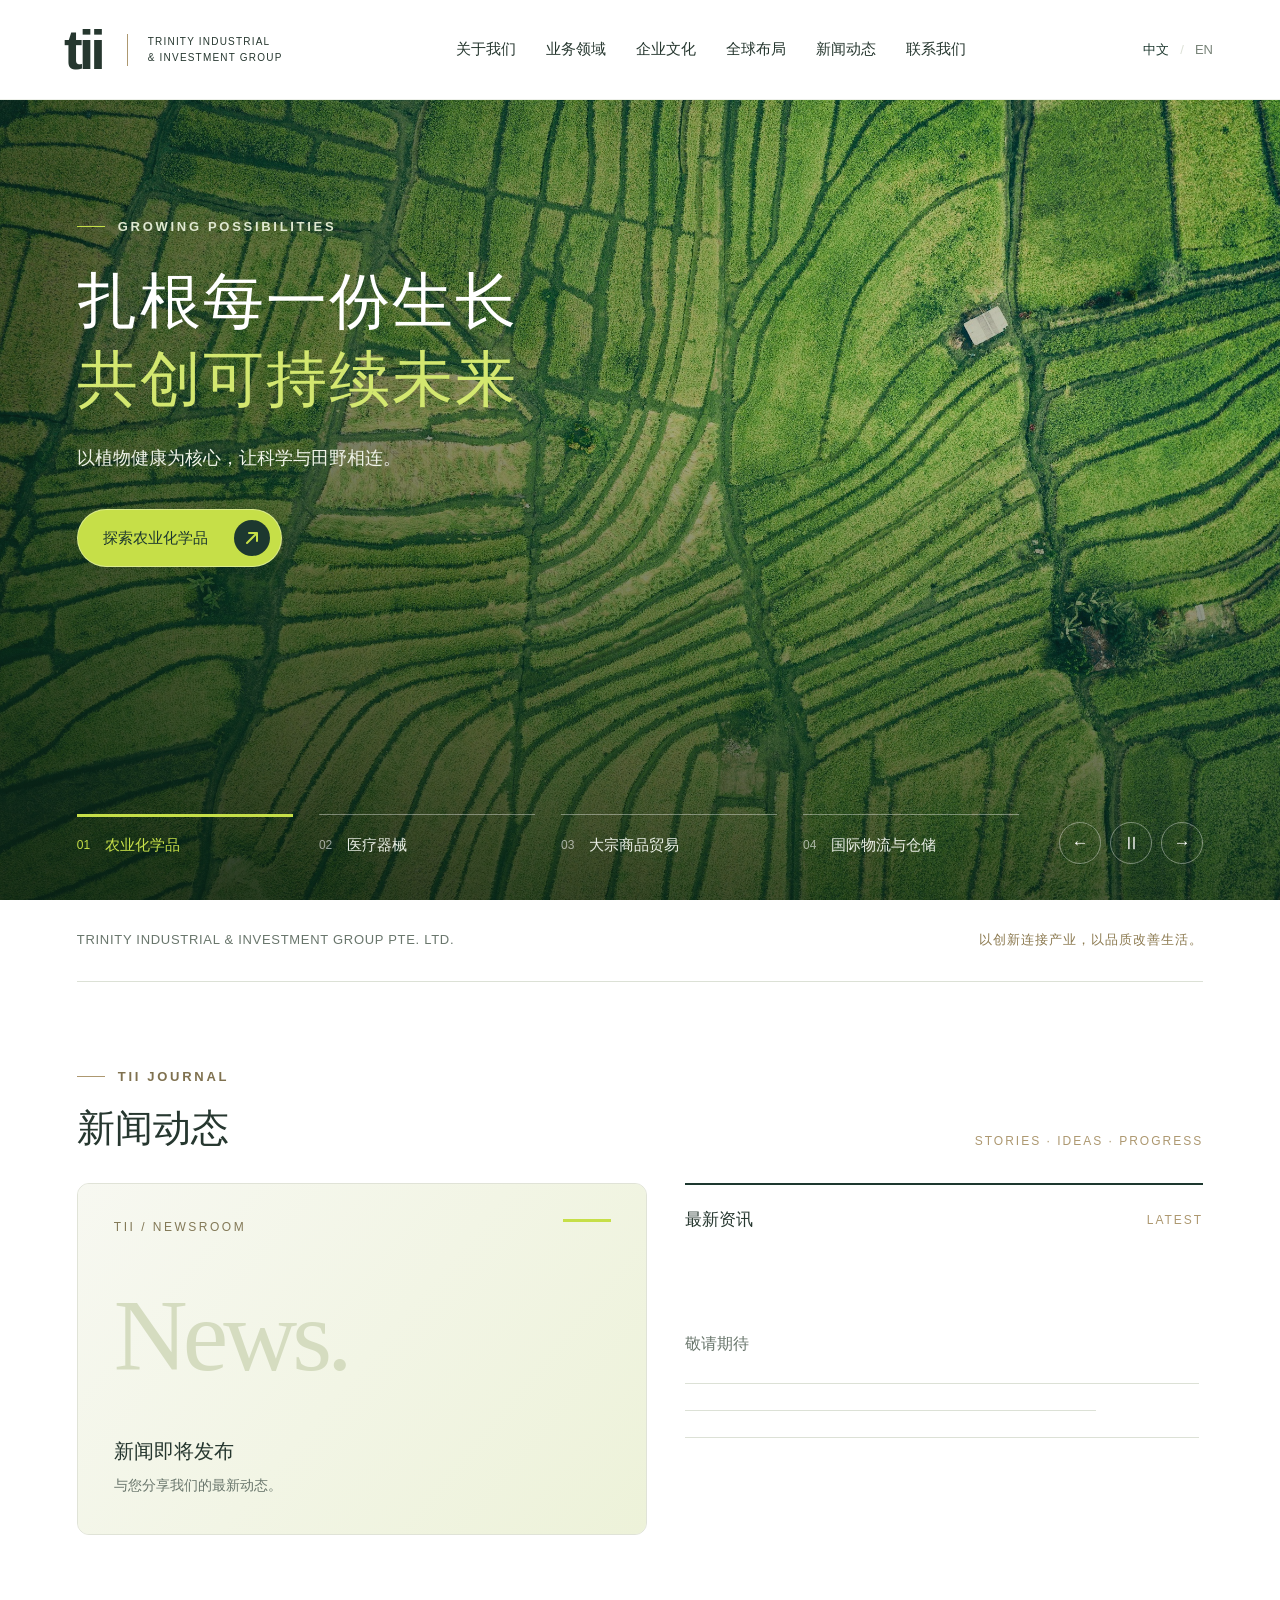
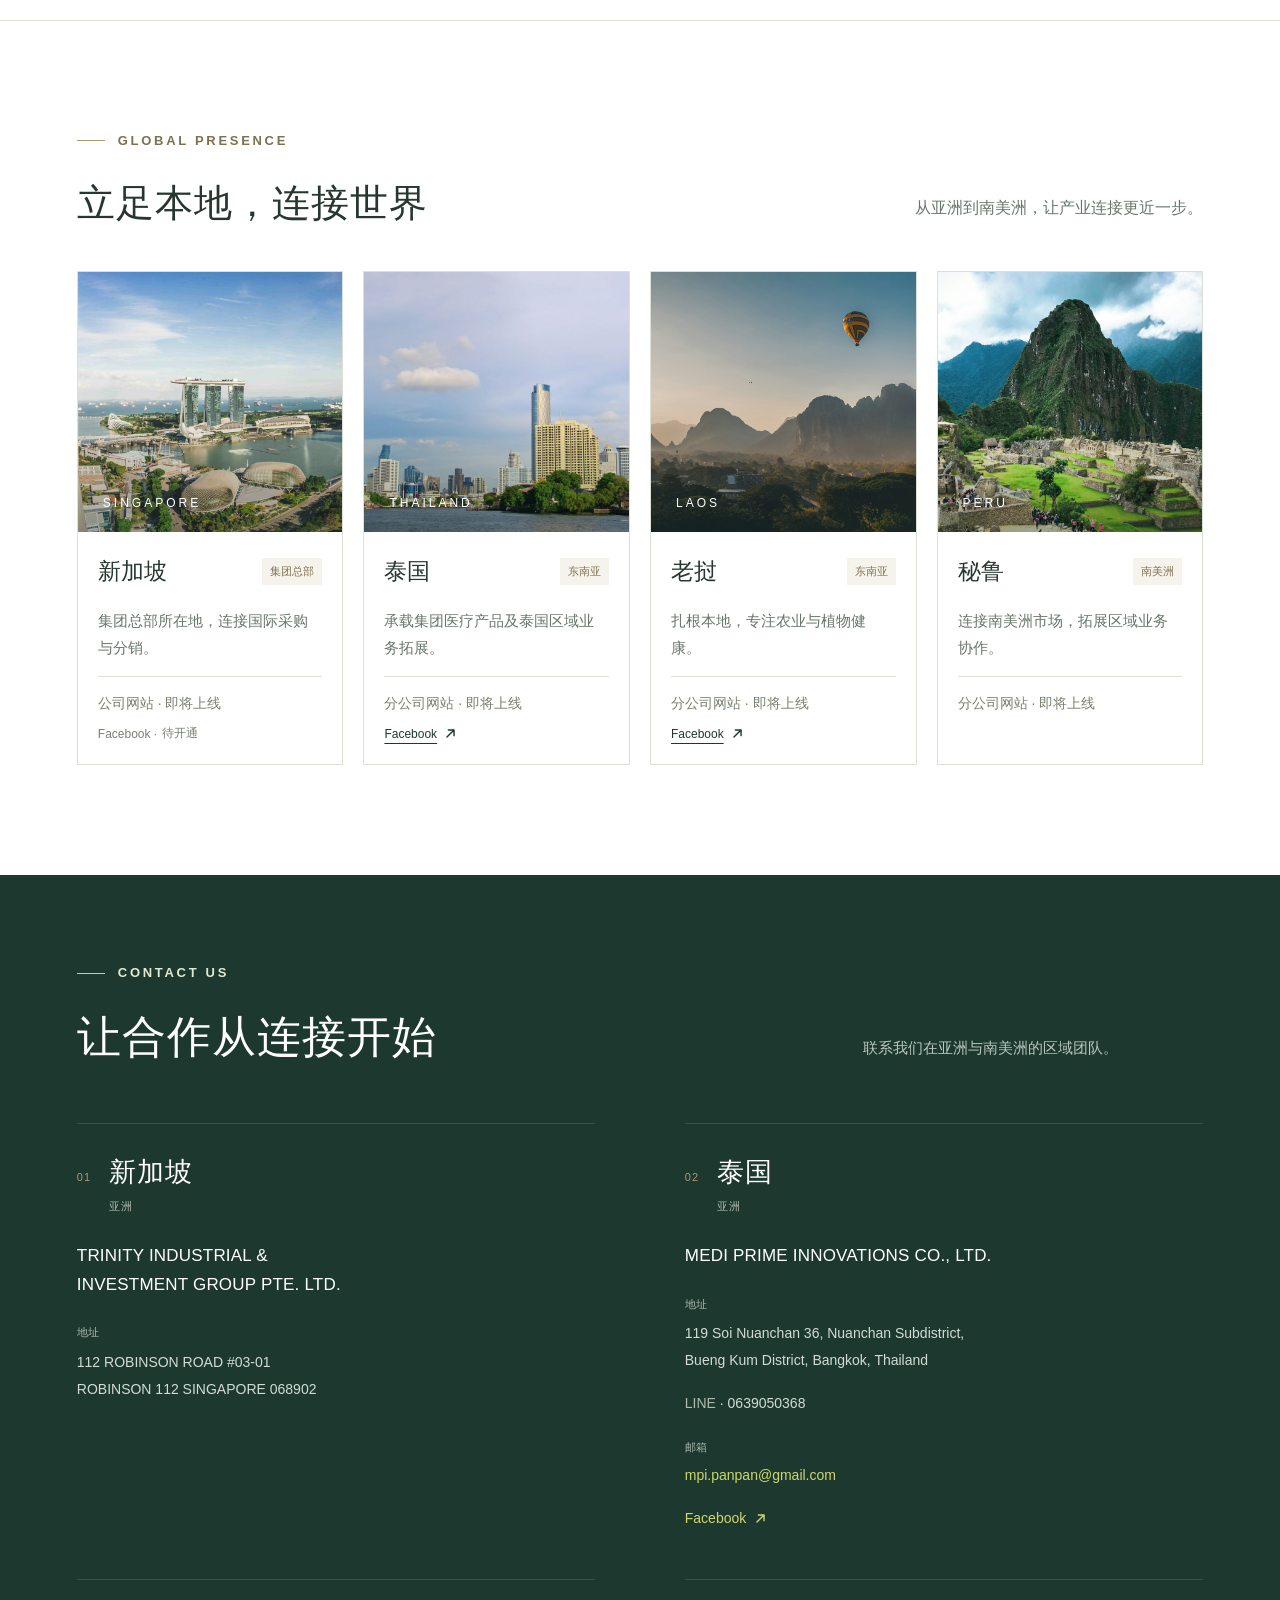
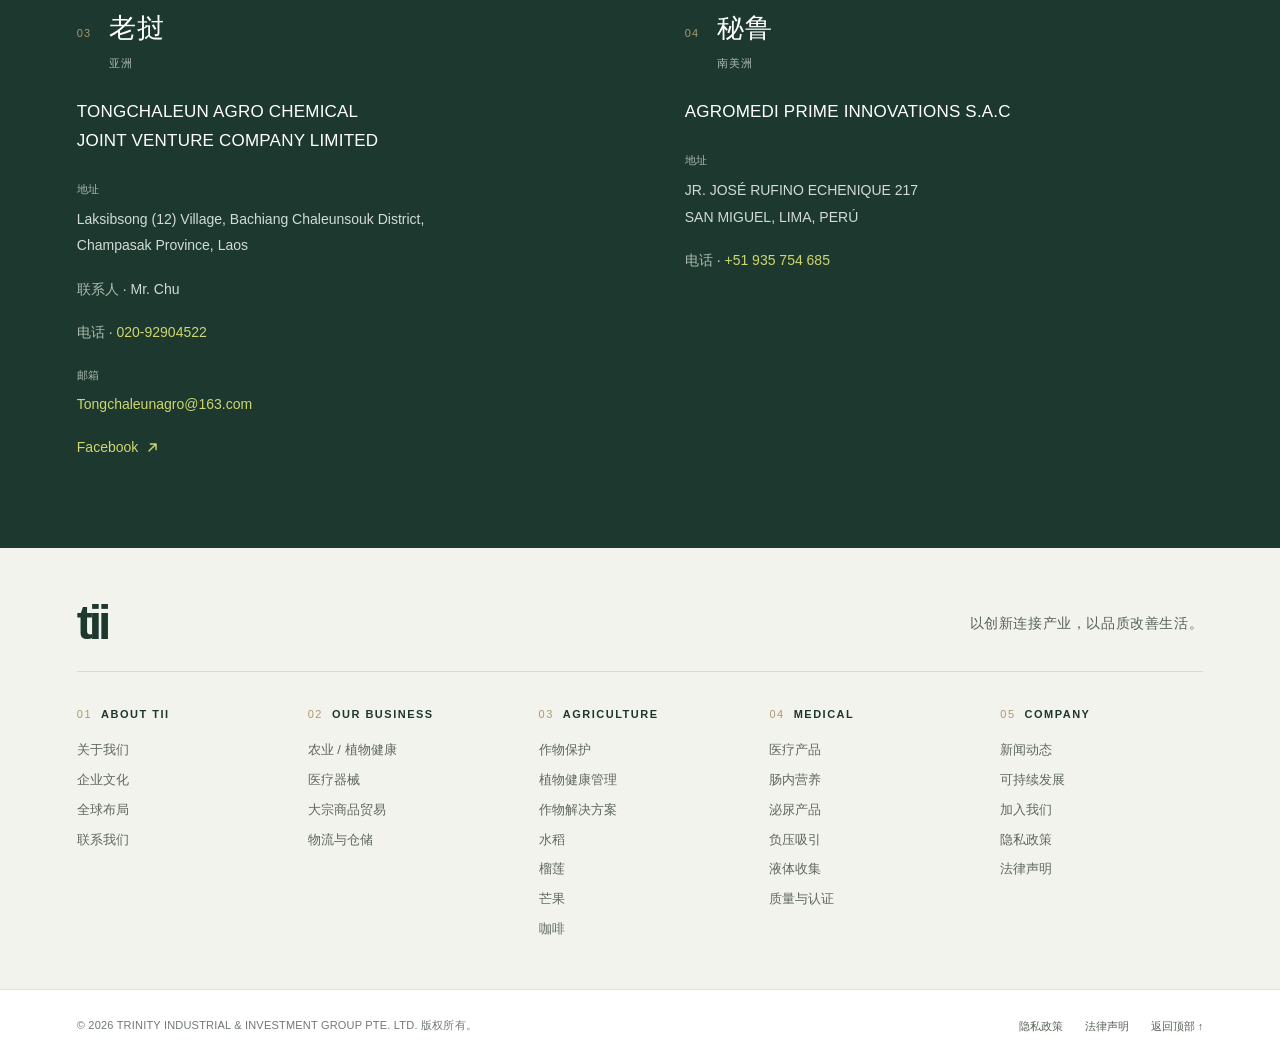
==== index.html @ 9f4ba305 "Localize contact offices and refine global directory layout Add bilingual country, region, address a" ====
<!doctype html>
<html lang="zh-CN"><head><meta charset="utf-8"><meta name="viewport" content="width=device-width,initial-scale=1"><meta name="theme-color" content="#c6df48"><title>tii | 以创新连接产业，以品质改善生活</title><meta name="description" content="TRINITY INDUSTRIAL & INVESTMENT GROUP PTE. LTD. 以新加坡为总部，连接农业、医疗、大宗商品贸易及国际物流业务。"><link rel="icon" type="image/svg+xml" href="./assets/tii-favicon.svg">
<link rel="shortcut icon" type="image/svg+xml" href="./assets/tii-favicon.svg">
<link rel="apple-touch-icon" sizes="180x180" href="./assets/tii-apple-touch-icon.png"><link rel="preload" as="image" href="./assets/agriculture.jpg"><link rel="stylesheet" href="./styles.css?v=20260927b"><script defer src="./app.js"></script><link rel="stylesheet" href="./sections.css?v=20260930-footer"><script defer src="./content.js"></script><link rel="stylesheet" href="./news.css"><script defer src="./news-data.js"></script><script defer src="./news.js"></script></head>
<body data-description-zh="TRINITY INDUSTRIAL & INVESTMENT GROUP PTE. LTD. 以新加坡为总部，连接农业、医疗、大宗商品贸易及国际物流业务。" data-description-en="Headquartered in Singapore, TRINITY INDUSTRIAL & INVESTMENT GROUP connects agriculture, medical products, commodity trading and international logistics."><a class="skip" href="#main" data-zh="跳至正文" data-en="Skip to content">跳至正文</a>
<header class="site-header"><a class="brand" href="#home" aria-label="tii home"><span class="brand-text">tii</span><span class="brand-name">TRINITY INDUSTRIAL<br>& INVESTMENT GROUP</span></a><nav id="navigation" aria-label="主导航"><a href="./about.html" data-zh="关于我们" data-en="About us">关于我们</a><a href="./business.html" data-zh="业务领域" data-en="Our business">业务领域</a><a href="./culture.html" data-zh="企业文化" data-en="Our culture">企业文化</a><a href="#global" data-zh="全球布局" data-en="Global presence">全球布局</a><a href="#news" data-zh="新闻动态" data-en="News">新闻动态</a><a href="#contact" data-zh="联系我们" data-en="Contact">联系我们</a></nav><div class="nav-actions"><div class="language" aria-label="Language"><button data-lang="zh" class="active" aria-pressed="true">中文</button><span>/</span><button data-lang="en" aria-pressed="false">EN</button></div><button class="menu-toggle" aria-label="打开菜单" aria-controls="navigation" aria-expanded="false"><span></span><span></span></button></div></header>
<main id="main"><section class="hero" id="home" aria-roledescription="carousel" aria-label="四大业务" tabindex="0"><div class="slides">
<div class="slide active" data-slide="0"><img src="./assets/agriculture.jpg" alt="绿色农田航拍" data-alt-zh="绿色农田航拍" data-alt-en="Aerial view of green agricultural fields" fetchpriority="high" width="2400" height="1799"><div class="hero-content wrap"><p class="eyebrow light">GROWING POSSIBILITIES</p><h1><span data-zh="扎根每一份生长" data-en="Rooted in growth.">扎根每一份生长</span><br><em data-zh="共创可持续未来" data-en="Growing a better future.">共创可持续未来</em></h1><p class="hero-desc" data-zh="以植物健康为核心，让科学与田野相连。" data-en="Putting plant health at the heart of agriculture. Connecting science with the field.">以植物健康为核心，让科学与田野相连。</p><a class="button lime" href="./agriculture.html"><span data-zh="探索农业化学品" data-en="Explore agriculture">探索农业化学品</span>
<span class="button-icon" aria-hidden="true"><svg viewBox="0 0 24 24" focusable="false"><path d="M7 17L17 7M9 7h8v8" fill="none" stroke="currentColor" stroke-width="2" stroke-linecap="round" stroke-linejoin="round"/></svg></span>
</a></div></div>
<div class="slide" data-slide="1" aria-hidden="true" inert><img src="./assets/medical.jpg" alt="医疗科技" data-alt-zh="医疗科技与临床服务示意" data-alt-en="Medical technology and clinical care illustration" width="3000" height="2000"><div class="hero-content wrap"><p class="eyebrow light">CARING FOR LIFE</p><h2><span data-zh="连接专业医疗" data-en="Connecting healthcare.">连接专业医疗</span><br><em data-zh="守护生命品质" data-en="Supporting better care.">守护生命品质</em></h2><p class="hero-desc" data-zh="面向医院、诊所与实验室，提供专业医疗产品。" data-en="Medical products for hospitals, clinics, laboratories and distribution partners.">面向医院、诊所与实验室，提供专业医疗产品。</p><a class="button lime" href="./business.html?division=1#business" data-business="1"><span data-zh="探索医疗器械" data-en="Explore medical devices">探索医疗器械</span>
<span class="button-icon" aria-hidden="true"><svg viewBox="0 0 24 24" focusable="false"><path d="M7 17L17 7M9 7h8v8" fill="none" stroke="currentColor" stroke-width="2" stroke-linecap="round" stroke-linejoin="round"/></svg></span>
</a></div></div>
<div class="slide" data-slide="2" aria-hidden="true" inert><img src="./assets/commodities-hero.jpg" alt="晴空下金色麦田中的成熟麦穗" data-alt-zh="晴空下金色麦田中的成熟麦穗" data-alt-en="Ripe wheat heads in a golden field under a clear sky" width="2400" height="1800"><div class="hero-content wrap"><p class="eyebrow light">VALUE BEYOND BORDERS</p><h2><span data-zh="汇聚优质资源" data-en="Sourcing with purpose.">汇聚优质资源</span><br><em data-zh="连接全球价值" data-en="Connecting global value.">连接全球价值</em></h2><p class="hero-desc" data-zh="立足新加坡，连接亚洲与南美洲的采购与分销。" data-en="Sourcing and distribution across Asia and South America, from our Singapore base.">立足新加坡，连接亚洲与南美洲的采购与分销。</p><a class="button lime" href="./business.html?division=2#business" data-business="2"><span data-zh="探索大宗商品贸易" data-en="Explore commodity trading">探索大宗商品贸易</span>
<span class="button-icon" aria-hidden="true"><svg viewBox="0 0 24 24" focusable="false"><path d="M7 17L17 7M9 7h8v8" fill="none" stroke="currentColor" stroke-width="2" stroke-linecap="round" stroke-linejoin="round"/></svg></span>
</a></div></div>
<div class="slide" data-slide="3" aria-hidden="true" inert><img src="./assets/logistics-hero-hd.jpg" alt="海上集装箱船" data-alt-zh="海上行驶的集装箱船，物流场景配图" data-alt-en="Container ship at sea, illustrative logistics photograph" width="4022" height="2897"><div class="hero-content wrap"><p class="eyebrow light">CLOSER TO YOUR MARKETS</p><h2><span data-zh="跨越距离" data-en="Beyond distance.">跨越距离</span><br><em data-zh="让连接更进一步" data-en="Closer to opportunity.">让连接更进一步</em></h2><p class="hero-desc" data-zh="国际运输与海外仓储协同，让货物更接近客户。" data-en="International transportation and overseas warehousing bring goods closer to customers.">国际运输与海外仓储协同，让货物更接近客户。</p><a class="button lime" href="./business.html?division=3#business" data-business="3"><span data-zh="探索物流与仓储" data-en="Explore logistics">探索物流与仓储</span>
<span class="button-icon" aria-hidden="true"><svg viewBox="0 0 24 24" focusable="false"><path d="M7 17L17 7M9 7h8v8" fill="none" stroke="currentColor" stroke-width="2" stroke-linecap="round" stroke-linejoin="round"/></svg></span>
</a></div></div></div>
<div class="hero-bottom wrap"><div class="slide-selectors"><button data-go="0" class="active" aria-pressed="true"><small>01</small><span data-zh="农业化学品" data-en="Agriculture">农业化学品</span></button><button data-go="1" aria-pressed="false"><small>02</small><span data-zh="医疗器械" data-en="Medical devices">医疗器械</span></button><button data-go="2" aria-pressed="false"><small>03</small><span data-zh="大宗商品贸易" data-en="Commodity trading">大宗商品贸易</span></button><button data-go="3" aria-pressed="false"><small>04</small><span data-zh="国际物流与仓储" data-en="Logistics & warehousing">国际物流与仓储</span></button></div><div class="slide-controls"><button id="previous" aria-label="上一张">←</button><button id="pause" aria-label="暂停自动轮播">Ⅱ</button><button id="next" aria-label="下一张">→</button></div></div></section>
<div class="intro-line wrap"><span>TRINITY INDUSTRIAL & INVESTMENT GROUP PTE. LTD.</span><span data-zh="以创新连接产业，以品质改善生活。" data-en="Connecting Innovation, Enriching Life.">以创新连接产业，以品质改善生活。</span></div>
<section id="news" aria-labelledby="news-title"><div class="wrap">
<div class="news-heading"><div><p class="eyebrow">TII JOURNAL</p><h2 id="news-title" data-zh="新闻动态" data-en="News & insights">新闻动态</h2></div><span>STORIES · IDEAS · PROGRESS</span></div>
<div class="news-layout"><div class="news-feature"><div class="news-empty-feature"><span class="news-edition">TII / NEWSROOM</span><div class="news-word" aria-hidden="true">News.</div><div><h3 data-zh="新闻即将发布" data-en="Our next story is on its way">新闻即将发布</h3><p data-zh="与您分享我们的最新动态。" data-en="Stay connected with the latest from tii.">与您分享我们的最新动态。</p></div></div></div>
<div class="news-side"><h3 class="news-side-heading"><span data-zh="最新资讯" data-en="Latest updates">最新资讯</span><span>LATEST</span></h3><div class="news-list"><div class="news-empty-list"><p data-zh="敬请期待" data-en="Coming soon">敬请期待</p><div class="news-reserved-lines" aria-hidden="true"><span></span><span></span><span></span></div></div></div></div></div></div></section>

<!-- CONTENT START -->



<section id="global" class="section global wrap"><div class="section-heading"><div><p class="eyebrow">GLOBAL PRESENCE</p><h2 data-zh="立足本地，连接世界" data-en="Local roots. Global connections.">立足本地，连接世界</h2></div><p data-zh="从亚洲到南美洲，让产业连接更近一步。" data-en="Connecting people, industries and markets across Asia and South America.">从亚洲到南美洲，让产业连接更近一步。</p></div><div class="country-grid">
<article class="country"><div class="country-image"><img src="./assets/singapore.jpg" alt="新加坡滨海湾城市景观" data-alt-zh="新加坡滨海湾城市景观" data-alt-en="Singapore Marina Bay skyline" loading="lazy" class="singapore-image" width="3000" height="860"><span>SINGAPORE</span></div><div class="country-copy"><div class="country-heading"><h3 data-zh="新加坡" data-en="Singapore">新加坡</h3><span data-zh="集团总部" data-en="Group headquarters">集团总部</span></div><p data-zh="集团总部所在地，连接国际采购与分销。" data-en="Our group headquarters, connecting international sourcing and distribution.">集团总部所在地，连接国际采购与分销。</p><div class="country-links"><span class="branch-link" data-branch="singapore"><span data-zh="公司网站 · 即将上线" data-en="Company website · Coming soon">公司网站 · 即将上线</span></span><span class="social-link" data-social="singapore">Facebook · <span data-zh="待开通" data-en="Coming soon">待开通</span></span></div></div></article>
<article class="country"><div class="country-image"><img src="./assets/thailand-bangkok.jpg" alt="曼谷湄南河沿岸城市天际线" data-alt-zh="曼谷湄南河沿岸城市天际线" data-alt-en="Bangkok skyline along the Chao Phraya River" loading="lazy" width="1200" height="702"><span>THAILAND</span></div><div class="country-copy"><div class="country-heading"><h3 data-zh="泰国" data-en="Thailand">泰国</h3><span data-zh="东南亚" data-en="Southeast Asia">东南亚</span></div><p data-zh="承载集团医疗产品及泰国区域业务拓展。" data-en="Supporting the group's medical products and regional business development in Thailand.">承载集团医疗产品及泰国区域业务拓展。</p><div class="country-links"><span class="branch-link" data-branch="thailand"><span data-zh="分公司网站 · 即将上线" data-en="Company website · Coming soon">分公司网站 · 即将上线</span></span><a class="social-link" href="https://www.facebook.com/profile.php?id=61594515683599" target="_blank" rel="noopener noreferrer">Facebook <svg viewBox="0 0 24 24" aria-hidden="true"><path d="M7 17L17 7M9 7h8v8"/></svg></a></div></div></article>
<article class="country"><div class="country-image"><img src="./assets/laos.jpg" alt="老挝万荣山景，国家风光配图" data-alt-zh="老挝万荣山景，国家风光配图" data-alt-en="Mountains of Vang Vieng, Laos; country landscape" loading="lazy" class="" width="3000" height="2000"><span>LAOS</span></div><div class="country-copy"><div class="country-heading"><h3 data-zh="老挝" data-en="Laos">老挝</h3><span data-zh="东南亚" data-en="Southeast Asia">东南亚</span></div><p data-zh="扎根本地，专注农业与植物健康。" data-en="A local presence focused on agriculture and plant health.">扎根本地，专注农业与植物健康。</p><div class="country-links"><span class="branch-link" data-branch="laos"><span data-zh="分公司网站 · 即将上线" data-en="Company website · Coming soon">分公司网站 · 即将上线</span></span><a class="social-link" href="https://www.facebook.com/profile.php?id=61582246384107" target="_blank" rel="noopener noreferrer">Facebook <svg viewBox="0 0 24 24" aria-hidden="true"><path d="M7 17L17 7M9 7h8v8"/></svg></a></div></div></article>
<article class="country"><div class="country-image"><img src="./assets/peru.jpg" alt="秘鲁马丘比丘山景，国家风光配图" data-alt-zh="秘鲁马丘比丘山景，国家风光配图" data-alt-en="Machu Picchu, Peru; country landscape" loading="lazy" class="" width="3000" height="1691"><span>PERU</span></div><div class="country-copy"><div class="country-heading"><h3 data-zh="秘鲁" data-en="Peru">秘鲁</h3><span data-zh="南美洲" data-en="South America">南美洲</span></div><p data-zh="连接南美洲市场，拓展区域业务协作。" data-en="Connecting with South American markets and regional business opportunities.">连接南美洲市场，拓展区域业务协作。</p><div class="country-links"><span class="branch-link" data-branch="peru"><span data-zh="分公司网站 · 即将上线" data-en="Company website · Coming soon">分公司网站 · 即将上线</span></span></div></div></article>
</div></section>
<section id="contact" class="contact"><div class="contact-inner wrap">
<header class="contact-title"><div><p class="eyebrow light">CONTACT US</p><h2 data-zh="让合作从连接开始" data-en="Let Collaboration Begin with Connection">让合作从连接开始</h2></div><p class="contact-intro" data-zh="联系我们在亚洲与南美洲的区域团队。" data-en="Connect with our regional teams across Asia and South America.">联系我们在亚洲与南美洲的区域团队。</p></header>
<div class="contact-details">
<article class="contact-card"><div class="contact-card-heading"><span class="contact-number">01</span><div><strong data-zh="新加坡" data-en="SINGAPORE">新加坡</strong><span data-zh="亚洲" data-en="ASIA">亚洲</span></div></div><h3>TRINITY INDUSTRIAL &amp;<br>INVESTMENT GROUP PTE. LTD.</h3><div class="office-address"><span class="office-label" data-zh="地址" data-en="Address">地址</span><address>112 ROBINSON ROAD #03-01<br>ROBINSON 112 SINGAPORE 068902</address></div></article>
<article class="contact-card"><div class="contact-card-heading"><span class="contact-number">02</span><div><strong data-zh="泰国" data-en="THAILAND">泰国</strong><span data-zh="亚洲" data-en="ASIA">亚洲</span></div></div><h3>MEDI PRIME INNOVATIONS CO., LTD.</h3><div class="office-address"><span class="office-label" data-zh="地址" data-en="Address">地址</span><address>119 Soi Nuanchan 36, Nuanchan Subdistrict,<br>Bueng Kum District, Bangkok, Thailand</address></div><p class="contact-line"><span>LINE</span> · 0639050368</p><div class="office-email"><span class="office-label" data-zh="邮箱" data-en="Email">邮箱</span><a class="contact-link" href="mailto:mpi.panpan@gmail.com">mpi.panpan@gmail.com</a></div><a class="contact-link facebook-link" href="https://www.facebook.com/profile.php?id=61594515683599" target="_blank" rel="noopener noreferrer">Facebook <svg viewBox="0 0 24 24" aria-hidden="true"><path d="M7 17L17 7M9 7h8v8"/></svg></a></article>
<article class="contact-card"><div class="contact-card-heading"><span class="contact-number">03</span><div><strong data-zh="老挝" data-en="LAOS">老挝</strong><span data-zh="亚洲" data-en="ASIA">亚洲</span></div></div><h3>TONGCHALEUN AGRO CHEMICAL<br>JOINT VENTURE COMPANY LIMITED</h3><div class="office-address"><span class="office-label" data-zh="地址" data-en="Address">地址</span><address>Laksibsong (12) Village, Bachiang Chaleunsouk District,<br>Champasak Province, Laos</address></div><p class="contact-line"><span data-zh="联系人" data-en="Contact">联系人</span> · Mr. Chu</p><p class="contact-line"><span data-zh="电话" data-en="Phone">电话</span> · <a href="tel:02092904522">020-92904522</a></p><div class="office-email"><span class="office-label" data-zh="邮箱" data-en="Email">邮箱</span><a class="contact-link" href="mailto:Tongchaleunagro@163.com">Tongchaleunagro@163.com</a></div><a class="contact-link facebook-link" href="https://www.facebook.com/profile.php?id=61582246384107" target="_blank" rel="noopener noreferrer">Facebook <svg viewBox="0 0 24 24" aria-hidden="true"><path d="M7 17L17 7M9 7h8v8"/></svg></a></article>
<article class="contact-card"><div class="contact-card-heading"><span class="contact-number">04</span><div><strong data-zh="秘鲁" data-en="PERU">秘鲁</strong><span data-zh="南美洲" data-en="SOUTH AMERICA">南美洲</span></div></div><h3>AGROMEDI PRIME INNOVATIONS S.A.C</h3><div class="office-address"><span class="office-label" data-zh="地址" data-en="Address">地址</span><address>JR. JOSÉ RUFINO ECHENIQUE 217<br>SAN MIGUEL, LIMA, PERÚ</address></div><p class="contact-line"><span data-zh="电话" data-en="Phone">电话</span> · <a href="tel:+51935754685">+51 935 754 685</a></p></article>
</div></div></section>
<!-- CONTENT END -->
</main><dialog id="news-dialog" class="news-dialog" aria-label="新闻详情"><div class="news-dialog-top"><span>TII JOURNAL</span><button type="button" class="news-close" aria-label="关闭新闻">×</button></div><article class="news-article"></article></dialog>
<footer class="home-footer">
<div class="footer-navigation"><div class="wrap">
<div class="footer-brand"><a class="footer-brandmark" href="#home" aria-label="tii home">tii</a><p data-zh="以创新连接产业，以品质改善生活。" data-en="Connecting Innovation, Enriching Life.">以创新连接产业，以品质改善生活。</p></div>
<nav class="footer-columns" aria-label="Footer navigation">
<section class="footer-group"><h2><span>01</span> ABOUT TII</h2><ul><li><a href="./about.html" data-zh="关于我们" data-en="About Us">关于我们</a></li><li><a href="./culture.html" data-zh="企业文化" data-en="Corporate Culture">企业文化</a></li><li><a href="#global" data-zh="全球布局" data-en="Global Presence">全球布局</a></li><li><a href="#contact" data-zh="联系我们" data-en="Contact Us">联系我们</a></li></ul></section>
<section class="footer-group"><h2><span>02</span> OUR BUSINESS</h2><ul><li><a href="./agriculture.html" data-zh="农业 / 植物健康" data-en="Agriculture / Plant Health">农业 / 植物健康</a></li><li><a href="./medical.html" data-zh="医疗器械" data-en="Medical Devices">医疗器械</a></li><li><a href="./business.html?division=2#business" data-zh="大宗商品贸易" data-en="Commodity Trading">大宗商品贸易</a></li><li><a href="./business.html?division=3#business" data-zh="物流与仓储" data-en="Logistics &amp; Warehousing">物流与仓储</a></li></ul></section>
<section class="footer-group"><h2><span>03</span> AGRICULTURE</h2><ul><li><a href="./agriculture.html#products-title" data-zh="作物保护" data-en="Crop Protection">作物保护</a></li><li><a href="./agriculture.html#approach" data-zh="植物健康管理" data-en="Plant Health Management">植物健康管理</a></li><li><a href="./agriculture.html#crop-solutions" data-zh="作物解决方案" data-en="Crop Solutions">作物解决方案</a></li><li><a href="./coming-soon.html?section=rice" data-zh="水稻" data-en="Rice">水稻</a></li><li><a href="./coming-soon.html?section=durian" data-zh="榴莲" data-en="Durian">榴莲</a></li><li><a href="./coming-soon.html?section=mango" data-zh="芒果" data-en="Mango">芒果</a></li><li><a href="./coming-soon.html?section=coffee" data-zh="咖啡" data-en="Coffee">咖啡</a></li></ul></section>
<section class="footer-group"><h2><span>04</span> MEDICAL</h2><ul><li><a href="./medical.html" data-zh="医疗产品" data-en="Medical Products">医疗产品</a></li><li><a href="./medical.html#enteral" data-zh="肠内营养" data-en="Enteral Feeding">肠内营养</a></li><li><a href="./medical.html#urology" data-zh="泌尿产品" data-en="Urology">泌尿产品</a></li><li><a href="./medical.html#suction" data-zh="负压吸引" data-en="Suction">负压吸引</a></li><li><a href="./medical.html#collection" data-zh="液体收集" data-en="Collection">液体收集</a></li><li><a href="./medical.html#quality" data-zh="质量与认证" data-en="Quality">质量与认证</a></li></ul></section>
<section class="footer-group"><h2><span>05</span> COMPANY</h2><ul><li><a href="#news" data-zh="新闻动态" data-en="News">新闻动态</a></li><li><a href="./coming-soon.html?section=sustainability" data-zh="可持续发展" data-en="Sustainability">可持续发展</a></li><li><a href="./coming-soon.html?section=careers" data-zh="加入我们" data-en="Careers">加入我们</a></li><li><a href="./coming-soon.html?section=privacy" data-zh="隐私政策" data-en="Privacy Policy">隐私政策</a></li><li><a href="./coming-soon.html?section=legal" data-zh="法律声明" data-en="Legal Notice">法律声明</a></li></ul></section>
</nav>
</div></div>
<div class="legal-bar"><div class="wrap"><p>© <span id="year">2026</span> TRINITY INDUSTRIAL &amp; INVESTMENT GROUP PTE. LTD. <span data-zh="版权所有。" data-en="All Rights Reserved.">版权所有。</span></p><nav aria-label="Legal navigation"><a href="./coming-soon.html?section=privacy" data-zh="隐私政策" data-en="Privacy Policy">隐私政策</a><a href="./coming-soon.html?section=legal" data-zh="法律声明" data-en="Legal Notice">法律声明</a><a href="#home" data-zh="返回顶部 ↑" data-en="Back to top ↑">返回顶部 ↑</a></nav></div></div>
</footer></body></html>
---- styles.css ----
@charset "UTF-8";
.slide>img{position:absolute;inset:0}
/* Homepage carousel CTAs: keep the existing markup and navigation. */
.hero .button.lime{gap:26px;min-height:58px;padding:10px 11px 10px 25px;border:1px solid rgba(234,244,185,.6);border-radius:999px;font-weight:500;line-height:1.5;box-shadow:0 4px 16px rgba(13,35,24,.12);transition:background-color .2s,box-shadow .2s,transform .2s}
.hero .button.lime>span:last-child{display:grid;place-items:center;flex:0 0 36px;width:36px;height:36px;border-radius:50%;background:var(--dark);color:var(--lime);font-family:Arial,sans-serif;font-size:21px;font-weight:400;line-height:1;transition:transform .2s,background-color .2s}
.hero .button.lime:focus-visible{outline:2px solid white;outline-offset:5px}
@media(hover:hover){.hero .button.lime:hover{background:#d8eb79;box-shadow:0 7px 22px rgba(13,35,24,.2);transform:translateY(-2px)}.hero .button.lime:hover>span:last-child{transform:rotate(5deg);background:#294b3d}}
.hero .button.lime:active{transform:translateY(0);box-shadow:0 2px 8px rgba(13,35,24,.14)}
:root{--lime:#c6df48;--dark:#1d382f;--ink:#26372f;--gold:#ad9870;--platinum:#f3f4ef;--line:#dce1d6;--muted:#69766c;--white:#fff;font-family:Arial,"Microsoft YaHei","PingFang SC",sans-serif;color:var(--ink);background:#fff;font-synthesis:none}*{box-sizing:border-box}html{scroll-behavior:smooth;scroll-padding-top:100px}body{margin:0}button,a{-webkit-tap-highlight-color:transparent}a{color:inherit;text-decoration:none}button{font:inherit;cursor:pointer}button:disabled{cursor:default}img{display:block;width:100%;height:100%;object-fit:cover}button,a{touch-action:manipulation}button:focus-visible,a:focus-visible,summary:focus-visible{outline:3px solid var(--gold);outline-offset:5px}button{color:inherit}::selection{background:var(--lime);color:var(--dark)}.wrap{width:min(1300px,88%);margin-inline:auto}.section{padding-block:110px}.skip{position:fixed;left:20px;top:-100px;background:var(--lime);padding:15px;z-index:100}.skip:focus{top:10px}.site-header{height:100px;padding:0 5%;display:flex;align-items:center;justify-content:space-between;background:white;position:sticky;top:0;z-index:30;border-bottom:1px solid #edf0e9}.brand{display:flex;gap:22px;align-items:center;flex-shrink:0}.brand-text{font-size:56px;font-weight:700;letter-spacing:-4px;line-height:1;padding-right:3px}.brand-name{font-size:10px;line-height:1.6;letter-spacing:1.2px;border-left:1px solid var(--gold);padding-left:20px}.site-header nav{display:flex;gap:30px;align-items:center}.site-header nav a{font-size:15px;padding:36px 0;position:relative;white-space:nowrap}.site-header nav a:after{content:"";position:absolute;height:2px;background:var(--lime);bottom:22px;left:0;right:100%;transition:.25s}.site-header nav a:hover:after{right:0}.nav-actions{display:flex;gap:20px;align-items:center}.language{display:flex;align-items:center;gap:8px;font-size:13px}.language button{background:none;border:0;padding:10px 3px;color:#788378}.language button.active{color:var(--dark);font-weight:700}.language span{color:var(--line)}.menu-toggle{display:none;background:transparent;border:0;width:40px;height:40px}.menu-toggle span{display:block;width:24px;height:2px;background:var(--dark);margin:6px}.hero{height:calc(100svh - 100px);min-height:610px;max-height:900px;position:relative;color:white;overflow:hidden;background:#304a35}.slides,.slide{position:absolute;inset:0}.slide{opacity:0;visibility:hidden;transition:opacity .8s,visibility .8s}.slide.active{opacity:1;visibility:visible;z-index:1}.slide img{object-position:center 50%}.slide:after{content:"";position:absolute;inset:0;background:linear-gradient(90deg,rgba(10,33,18,.70),rgba(10,33,18,.25) 70%),linear-gradient(0deg,rgba(8,29,15,.65),transparent 60%)}.hero-content{position:relative;z-index:1;padding-top:clamp(95px,13vh,150px)}.eyebrow{font-size:13px;font-weight:600;letter-spacing:2.7px;margin:0 0 25px;color:#7f714f;display:flex;align-items:center;gap:13px;line-height:1.5}.eyebrow:before{content:"";width:28px;height:1px;background:var(--gold)}.eyebrow.light{color:#e0e9d2}.eyebrow.light:before{background:var(--lime)}h1,h2,h3,p{margin-top:0}.hero h1,.hero h2{font-size:clamp(44px,4.8vw,74px);line-height:1.27;letter-spacing:2px;font-weight:500;margin:0 0 24px}.hero em{font-style:normal;color:#d3e76f}.hero-desc{font-size:18px;line-height:1.8;color:#f0f4e9;max-width:650px;margin-bottom:35px}.button{display:inline-flex;align-items:center;justify-content:space-between;gap:38px;padding:18px 25px;min-height:55px;font-size:15px;transition:.25s}.button.lime{background:var(--lime);color:var(--dark)}.button:hover{background:#d8eb79}.button span:last-child{font-size:22px}.hero-bottom{position:absolute;bottom:36px;left:0;right:0;z-index:3;display:flex;gap:40px;align-items:end}.slide-selectors{display:grid;grid-template-columns:repeat(4,1fr);gap:26px;flex:1}.slide-selectors button{text-align:left;background:none;color:#ebf0e7;border:0;border-top:1px solid #ffffff60;padding:19px 0 8px;display:flex;align-items:center;gap:15px;line-height:1.5;font-size:15px}.slide-selectors button small{font-size:12px;color:#ffffff95}.slide-selectors button.active{border-top:3px solid var(--lime);padding-top:17px;color:var(--lime)}.slide-selectors button.active small{color:var(--lime)}.slide-controls{display:flex;gap:9px;padding-bottom:0}.slide-controls button{width:42px;height:42px;border:1px solid #ffffff60;background:none;color:white;border-radius:50%;font-size:17px}.slide-controls button:hover{background:#ffffff22}.intro-line{padding-block:30px;display:flex;justify-content:space-between;gap:25px;border-bottom:1px solid var(--line);font-size:13px;line-height:1.6;color:var(--muted);letter-spacing:.7px}.intro-line span:last-child{letter-spacing:1px;color:#8b794f}.about{display:grid;grid-template-columns:1fr 1fr;gap:95px;align-items:center}.section h2{font-size:clamp(32px,3vw,46px);line-height:1.4;font-weight:500;letter-spacing:1px;margin-bottom:26px}.muted-title{color:#7b8578}.body-copy{font-size:16px;line-height:1.95;margin-bottom:18px}.secondary{color:var(--muted)}.text-link{font-size:15px;display:inline-flex;align-items:center;gap:40px;padding-block:15px;border-bottom:1px solid var(--gold);margin-top:12px}.text-link span:last-child{font-size:21px}.text-link:hover{color:#829627}.about-visual{height:520px;position:relative;padding-bottom:44px}.about-visual>img{object-position:60% center}.about-caption{position:absolute;bottom:0;left:35px;right:-15px;background:var(--lime);padding:23px 30px;display:flex;gap:24px;align-items:center}.about-caption strong{font-size:64px;line-height:1;font-weight:400}.about-caption b{font-size:17px;font-weight:500;display:block;margin-bottom:9px}.about-caption div span{font-size:13px}.caption-symbol{margin-left:auto;font-size:40px}.site-footer{padding-block:30px;border-top:1px solid var(--line);display:flex;justify-content:space-between;gap:25px;color:var(--muted);font-size:12px;line-height:1.6}.site-footer a{font-size:14px;white-space:nowrap}html[lang=en] .hero h1,html[lang=en] .hero h2{font-size:clamp(40px,4.4vw,68px);letter-spacing:-1.8px}html[lang=en] .site-header nav{gap:22px}html[lang=en] .hero-desc{font-size:17px}
@media(min-width:1800px){.wrap{width:min(1500px,86%)}}@media(max-width:1150px){.site-header{padding-inline:4%}.brand-name{display:none}.site-header nav{gap:22px}.about{gap:50px}.hero-bottom{gap:20px}.slide-selectors{gap:16px}.slide-selectors button{font-size:14px;gap:8px}}@media(max-width:800px){html{scroll-padding-top:76px}.site-header{height:76px;padding-inline:6%}.brand-text{font-size:46px}.brand-name{display:block;font-size:8px;padding-left:14px}.brand{gap:17px}.site-header nav{display:none;position:absolute;top:76px;left:0;right:0;background:white;box-shadow:0 12px 20px #193b2512;padding:15px 6% 25px}.site-header nav.open{display:flex;flex-direction:column;align-items:stretch;gap:0}.site-header nav a{padding:16px 0;font-size:16px;border-bottom:1px solid var(--line)}.site-header nav a:after{display:none}.menu-toggle{display:block}.nav-actions{gap:12px}.hero{height:calc(100svh - 76px);min-height:650px;max-height:820px}.hero-content{padding-top:90px}.hero h1,.hero h2{font-size:46px;letter-spacing:0}.hero-desc{font-size:16px;max-width:420px}.hero-bottom{bottom:25px;display:block}.slide-selectors{gap:16px}.slide-selectors button{font-size:13px;display:block}.slide-selectors button small{display:block;margin-bottom:8px}.slide-controls{justify-content:flex-end;margin-top:20px}.slide-controls button{height:36px;width:36px}.intro-line{display:block;font-size:11px;line-height:1.7}.intro-line span{display:block}.intro-line span:last-child{margin-top:10px;font-size:13px}.section{padding-block:70px}.about{grid-template-columns:1fr;gap:40px}.section h2{font-size:35px}.about-visual{height:460px;margin-right:14px}.site-footer{flex-direction:column;gap:15px}html[lang=en] .hero h1,html[lang=en] .hero h2{font-size:43px;letter-spacing:-1px}}@media(max-width:430px){.hero h1,.hero h2{font-size:37px}.hero-content{padding-top:80px}.hero-desc{max-width:290px}.slide-selectors{gap:10px}.slide-selectors button{font-size:12px}.about-visual{height:360px}.about-caption{left:15px;padding:20px;gap:18px}.caption-symbol{display:none}.brand-name{font-size:7px}.nav-actions{gap:4px}html[lang=en] .hero h1,html[lang=en] .hero h2{font-size:37px}}@media(prefers-reduced-motion:reduce){html{scroll-behavior:auto}*,*:before,*:after{transition:none!important;animation:none!important}}

/* SVG arrows keep CTA rendering independent of platform emoji fonts. */
.button-icon,.text-link-icon,.caption-symbol,.email-icon{display:grid;place-items:center;line-height:1;flex:0 0 auto}.button-icon{width:36px;height:36px;border-radius:50%;background:var(--dark);color:var(--lime);transition:transform .2s,background-color .2s}.button-icon svg{display:block;width:24px;height:24px;fill:none;stroke:currentColor}.text-link-icon{width:26px;height:26px}.caption-symbol{margin-left:auto;width:30px;height:30px}.email-icon{width:25px;height:25px}.text-link-icon svg,.caption-symbol svg,.email-icon svg{display:block;width:100%;height:100%;fill:none;stroke:currentColor}.text-link>span:last-child,.button>span:last-child{font-size:inherit}@media(hover:hover){.hero .button.lime:hover>.button-icon{transform:rotate(5deg);background:#294b3d}}
---- sections.css ----
.section-heading{display:flex;align-items:flex-end;justify-content:space-between;gap:50px;margin-bottom:42px}.section-heading h2{margin-bottom:0}.section-heading>p{font-size:16px;line-height:1.8;color:var(--muted);max-width:320px;margin-bottom:7px}.businesses{background:var(--platinum)}.business-tabs{display:grid;grid-template-columns:repeat(4,1fr);margin-bottom:38px;border-bottom:1px solid #d2d8cd}.business-tabs button{display:flex;align-items:center;gap:18px;padding:22px 20px;background:transparent;border:0;border-bottom:3px solid transparent;position:relative;line-height:1.6;font-size:16px;text-align:left}.business-tabs small{font-size:12px;color:#8d957f}.business-tabs [aria-selected=true]{border-bottom-color:var(--dark);background:var(--lime)}.business-tabs [aria-selected=true] small{color:var(--dark)}.business-panel{display:grid;grid-template-columns:1.12fr 1fr;min-height:475px;background:white}.business-panel[hidden]{display:none}.business-image{position:relative;min-height:475px;overflow:hidden}.business-image>span{position:absolute;left:28px;bottom:27px;color:white;font-size:12px;letter-spacing:2px;z-index:1}.business-image:after{content:"";position:absolute;inset:55% 0 0;background:linear-gradient(transparent,#132b2070)}.business-copy{padding:45px 48px}.business-index{font-size:12px!important;color:var(--gold)!important;letter-spacing:2px}.business-copy h3{font-size:29px;line-height:1.45;font-weight:500;margin:15px 0 23px}.business-copy>p{font-size:16px;line-height:1.9;color:var(--muted)}.tags{display:flex;flex-wrap:wrap;gap:9px;margin-top:25px}.tags span{font-size:14px;line-height:1.5;border:1px solid var(--line);padding:8px 12px}.business-copy .text-link{margin-top:18px}.health{display:grid;grid-template-columns:.85fr 1.15fr;align-items:center;gap:80px}.health-art{background:#edf4e7;padding:20px;position:relative;box-shadow:20px 20px 0 var(--platinum)}.health-art>img{height:550px;object-fit:contain}.image-open{display:flex;align-items:center;justify-content:space-between;font-size:14px;margin-top:16px;padding:16px 5px 0;border-top:1px solid #c4d5b7}.image-open>span:last-child{font-size:24px}.health-grid{display:grid;grid-template-columns:1fr 1fr;gap:25px 25px;margin-top:28px}.health-grid>div{border-top:1px solid var(--line);padding-top:18px;position:relative;padding-left:35px}.health-grid>div>span{position:absolute;left:0;top:21px;font-size:12px;color:var(--gold)}.health-grid h3{font-size:17px;font-weight:500;margin-bottom:8px}.health-grid p{font-size:14px;color:var(--muted);line-height:1.7;margin-bottom:0}.lifecycle{border-top:1px solid var(--gold);padding-top:25px;margin-top:35px;display:flex;align-items:center;justify-content:space-between;gap:8px;flex-wrap:wrap;font-size:13px}.lifecycle i{font-style:normal;color:var(--gold)}.culture{display:grid;grid-template-columns:1fr 1fr;background:var(--platinum)}.culture-image{position:relative;min-height:650px}.culture-image:after{content:"";position:absolute;inset:0;background:linear-gradient(0deg,#163c23c9,transparent 90%)}.culture-image>img{position:absolute;inset:0}.culture-image>div{position:absolute;bottom:70px;left:12%;right:8%;z-index:1;color:white}.culture-image p{font-size:clamp(25px,2.7vw,44px);font-weight:400;line-height:1.4;letter-spacing:1px;margin-bottom:22px}.culture-image span{font-size:16px;line-height:1.8;color:#e1ead7}.culture-copy{padding:75px 12% 70px 10%}.culture-copy h2{font-size:34px;line-height:1.4;font-weight:500;letter-spacing:.7px;margin-bottom:30px}.mission>span{font-size:13px;letter-spacing:1px;color:#8b7950}.mission>p{font-size:17px;line-height:1.9;margin-top:12px}.values{display:grid;grid-template-columns:1fr 1fr;gap:26px 35px;margin-top:35px}.values>div{border-top:1px solid #cdd5c5;padding-top:18px}.values small{font-size:12px;color:var(--gold)}.values h3{font-size:17px;font-weight:500;margin:10px 0}.values p{font-size:14px;color:var(--muted);line-height:1.8;margin-bottom:0}.country-grid{display:grid;grid-template-columns:repeat(3,1fr);gap:30px}.country{border:1px solid var(--line);background:white;transition:transform .3s}.country:hover{transform:translateY(-5px)}.country-image{height:260px;position:relative;overflow:hidden}.country-image:after{content:"";position:absolute;inset:50% 0 0;background:linear-gradient(transparent,#172c2866)}.country-image>span{position:absolute;bottom:22px;left:25px;color:white;font-size:12px;letter-spacing:3px;z-index:1}.singapore-image{object-position:left center}.country-copy{padding:27px 27px 22px}.country-heading{display:flex;justify-content:space-between;align-items:center;gap:10px}.country-heading h3{font-size:25px;font-weight:500;margin:0}.country-heading>span{color:#827451;font-size:12px;background:#f5f3ec;padding:6px 8px}.country-copy>p{font-size:15px;line-height:1.8;color:var(--muted);min-height:54px;margin-top:20px}.country-links{border-top:1px solid var(--line);padding-top:18px;display:flex;flex-direction:column;gap:12px;font-size:14px}.country-links [aria-disabled=true]{color:#798170;cursor:default}.social-link{font-size:12px;color:var(--muted)}.country-links a[href]{color:var(--dark);text-decoration:underline;text-underline-offset:5px}.contact{background:var(--dark);color:white}.contact-inner{display:grid;grid-template-columns:1fr 1fr;gap:110px;padding-block:75px}.contact-title h2{font-size:48px;line-height:1.4;font-weight:400;letter-spacing:2px;margin-bottom:38px}.contact-title h2 em{font-style:normal;color:var(--lime)}.contact-title img{height:170px;width:85%;object-position:left center;filter:saturate(.55)}.contact-details article{padding-bottom:32px;margin-bottom:30px;border-bottom:1px solid #ffffff24}.contact-details article:last-child{border-bottom:0;margin-bottom:0;padding-bottom:0}.contact-label{display:block;font-size:12px;letter-spacing:1px;color:#d8caad;margin-bottom:17px}.contact-details h3{font-size:17px;font-weight:500;line-height:1.65;margin-bottom:16px;letter-spacing:.4px}.contact-details address{font-style:normal;font-size:14px;line-height:1.8;color:#c8d2c8}.contact-person{font-size:14px;color:#c8d2c8;margin:20px 0 12px}.email{display:flex;align-items:center;gap:25px;font-size:17px;color:var(--lime);overflow-wrap:anywhere}.email span{font-size:25px}.site-footer{border-top:0}.business-tabs:focus-visible{outline:3px solid var(--gold)}
@media(max-width:1100px){.health{gap:50px}.business-copy{padding:34px 30px}.country-copy{padding:25px 20px}.country-grid{gap:20px}.country-image{height:220px}.culture-copy{padding:65px 9%}.contact-inner{gap:60px}.country-heading{flex-wrap:wrap}}@media(max-width:800px){.section-heading{display:block;margin-bottom:30px}.section-heading>p{margin-top:20px;max-width:100%;font-size:15px}.business-tabs{grid-template-columns:repeat(2,1fr);gap:1px;margin-bottom:25px}.business-tabs button{padding:16px 13px;font-size:14px;gap:12px}.business-panel{grid-template-columns:1fr}.business-image{min-height:300px;height:300px}.business-copy{padding:32px 26px}.business-copy h3{font-size:27px}.health{grid-template-columns:1fr;gap:50px}.health-art{order:2;max-width:450px;margin-inline:auto;width:calc(100% - 16px);box-shadow:15px 15px 0 var(--platinum)}.health-art>img{height:auto;max-height:590px}.culture{grid-template-columns:1fr}.culture-image{min-height:410px}.culture-image>div{left:6%;bottom:45px}.culture-image p{font-size:30px}.culture-copy{padding:60px 6%}.culture-copy h2{font-size:32px}.values{gap:28px}.country-grid{grid-template-columns:1fr;gap:28px}.country-image{height:270px}.country-heading{flex-wrap:nowrap}.country-copy>p{min-height:0}.country-copy{padding:25px}.contact-inner{grid-template-columns:1fr;gap:45px;padding-block:60px}.contact-title h2{font-size:42px}.contact-title img{width:100%;height:140px}.contact-details h3{font-size:16px}.health-grid{gap:25px 20px}.health-grid>div{padding-left:28px}.health-grid h3{font-size:16px}.lifecycle{font-size:12px;justify-content:flex-start;gap:10px}html[lang=en] .business-tabs button{font-size:13px}.country:hover{transform:none}}@media(max-width:430px){.health-grid{column-gap:18px}.health-grid>div{padding-left:0}.health-grid>div>span{position:static;display:block;margin-bottom:9px}.health-grid p{font-size:13px}.country-image{height:235px}.culture-image p{font-size:27px}.values{column-gap:22px}.email{font-size:16px}}

/* Four equal regional cards and directly visible contact details. */
.country-grid{grid-template-columns:repeat(4,minmax(0,1fr));gap:20px}
.country-image img{width:100%;height:100%;object-fit:cover}
.country-copy{padding:24px 20px 22px}
.country-heading h3{font-size:23px}
.country-heading>span{font-size:11px}
.country-links .social-link{display:inline-flex;align-items:center;gap:5px;width:max-content}
.country-links .branch-link:not([href]),.country-links .social-link:not([href]){color:#798170;cursor:default}
.country-links .social-link svg,.facebook-link svg{width:17px;height:17px;fill:none;stroke:currentColor;stroke-width:2;stroke-linecap:round;stroke-linejoin:round}
.contact-line{margin:12px 0 0;font-size:14px;line-height:1.7;color:#c8d2c8}
.contact-line a{color:inherit}
.contact-link{display:flex;align-items:center;gap:6px;width:max-content;max-width:100%;margin-top:12px;color:var(--lime);font-size:14px;line-height:1.6;overflow-wrap:anywhere}
.contact-link:hover,.contact-line a:hover{text-decoration:underline;text-underline-offset:4px}
@media(max-width:1100px){.country-grid{grid-template-columns:repeat(2,minmax(0,1fr))}.country-copy{padding:25px 20px}}
@media(max-width:600px){.country-grid{grid-template-columns:1fr}.contact-link{width:auto}}

/* Global office directory: scoped to the home contact section. */
#contact{--office-accent:color-mix(in srgb,var(--lime) 62%,#d8caad);--office-rule:rgba(255,255,255,.12)}
#contact .contact-inner{display:block;padding-block:88px}
#contact .contact-title{display:grid;grid-template-columns:minmax(0,1.7fr) minmax(0,.8fr);align-items:end;gap:64px;padding-bottom:56px}
#contact .contact-title h2{font-size:clamp(36px,3.4vw,50px);line-height:1.35;margin:0;letter-spacing:1px}
html[lang=en] #contact .contact-title h2{font-size:clamp(30px,3vw,42px);letter-spacing:0}
#contact .contact-intro{font-size:15px;line-height:1.9;color:#b9c7be;max-width:360px;margin:0 0 4px}
#contact .contact-details{display:grid;grid-template-columns:repeat(2,minmax(0,1fr));column-gap:clamp(48px,7vw,112px);row-gap:48px;border:0}
#contact .contact-details .contact-card{min-width:0;padding:30px 0 0;margin:0;border:0;border-top:1px solid var(--office-rule)}
#contact .contact-card-heading{display:flex;align-items:baseline;gap:18px;margin-bottom:27px}
#contact .contact-number{font-size:11px;font-weight:400;letter-spacing:1px;color:var(--gold);padding-top:0}
#contact .contact-card-heading strong{display:block;font-size:27px;font-weight:400;letter-spacing:1px;line-height:1.35}
html[lang=en] #contact .contact-card-heading strong{font-size:24px;letter-spacing:1.5px}
#contact .contact-card-heading div>span{display:block;margin-top:8px;color:#aebbaf;font-size:11px;letter-spacing:1.2px;line-height:1.5}
#contact .contact-details h3{font-size:17px;font-weight:500;line-height:1.7;letter-spacing:.2px;max-width:480px;margin:0 0 25px;overflow-wrap:anywhere}
#contact .office-label{display:block;color:#aebbaf;font-size:11px;letter-spacing:.6px;line-height:1.6;margin-bottom:7px}
#contact .contact-details address{font-size:14px;line-height:1.9;color:#d2dcd4;overflow-wrap:anywhere}
#contact .contact-line{margin:18px 0 0;font-size:14px;line-height:1.8;color:#d2dcd4}
#contact .contact-line>span{color:#aebbaf}
#contact .office-email{margin-top:22px}
#contact .contact-link{margin-top:18px;font-size:14px;line-height:1.8;color:var(--office-accent);transition:color .2s}
#contact .office-email .contact-link{margin-top:0}
#contact .contact-line a{color:var(--office-accent)}
#contact .contact-link:hover,#contact .contact-line a:hover{color:#e0e8ba;text-decoration:underline;text-underline-offset:5px}
#contact a:focus-visible{outline-color:var(--office-accent)}
@media(max-width:800px){#contact .contact-inner{padding-block:60px}#contact .contact-title{grid-template-columns:1fr;gap:22px;padding-bottom:38px}#contact .contact-title h2{font-size:36px}#contact .contact-intro{font-size:14px;max-width:420px}#contact .contact-details{grid-template-columns:1fr;row-gap:38px}#contact .contact-details .contact-card{padding-top:28px}#contact .contact-card-heading{margin-bottom:23px}#contact .contact-details h3{font-size:16px;margin-bottom:23px}}
@media(max-width:430px){#contact .contact-title h2{font-size:32px}html[lang=en] #contact .contact-title h2{font-size:30px}#contact .contact-card-heading strong{font-size:25px}html[lang=en] #contact .contact-card-heading strong{font-size:23px}#contact .contact-card-heading{gap:14px}#contact .contact-details address,#contact .contact-line,#contact .contact-link{font-size:13px}}

/* Home page footer navigation. */
.home-footer{color:var(--dark);background:#fff}
.footer-navigation{background:#f3f3ed;padding:56px 0 50px}
.footer-brand{display:flex;align-items:center;justify-content:space-between;gap:32px;padding-bottom:28px;margin-bottom:35px;border-bottom:1px solid #d7dbd1}
.footer-brandmark{font-size:48px;font-weight:700;line-height:.8;letter-spacing:-4px;color:var(--dark)}
.footer-brand p{margin:0;font-size:14px;letter-spacing:.6px;color:#576258;white-space:nowrap}
.footer-columns{display:grid;grid-template-columns:repeat(5,minmax(0,1fr));gap:28px}
.footer-group h2{display:flex;gap:9px;align-items:baseline;margin:0 0 18px;font-size:11px;font-weight:600;letter-spacing:1.5px;line-height:1.4}
.footer-group h2 span{color:var(--gold);font-weight:500}
.footer-group ul{list-style:none;margin:0;padding:0}
.footer-group li+li{margin-top:10px}
.footer-group a{display:inline-block;color:#5e685e;font-size:13px;line-height:1.45;text-decoration:none;transition:color .2s ease,transform .2s ease}
.footer-group a:hover,.footer-group a:focus-visible{color:var(--dark);transform:translateX(2px)}
.legal-bar{background:#fff;border-top:1px solid #e1e3dc}
.legal-bar>.wrap{min-height:72px;display:flex;align-items:center;justify-content:space-between;gap:24px;padding-block:18px}
.legal-bar p{margin:0;font-size:11px;line-height:1.6;letter-spacing:.2px;color:#707970}
.legal-bar nav{display:flex;align-items:center;justify-content:flex-end;gap:22px;flex-wrap:wrap}
.legal-bar a{font-size:11px;color:#596359;text-decoration:none}
.legal-bar a:hover,.legal-bar a:focus-visible{color:var(--dark);text-decoration:underline;text-underline-offset:4px}
@media(max-width:1100px){.footer-columns{grid-template-columns:repeat(3,minmax(0,1fr));row-gap:36px}.footer-navigation{padding-block:50px 45px}}
@media(max-width:800px){.footer-brand{align-items:flex-start;flex-direction:column;gap:18px}.footer-brand p{white-space:normal}.footer-columns{grid-template-columns:repeat(2,minmax(0,1fr));gap:34px 24px}.legal-bar>.wrap{align-items:flex-start;flex-direction:column}.legal-bar nav{justify-content:flex-start}}
@media(max-width:360px){.footer-columns{grid-template-columns:1fr}.footer-navigation{padding-block:44px 40px}}
---- news.css ----
#news{padding-block:85px;background:#fff;border-bottom:1px solid var(--line)}
.news-heading{display:flex;align-items:end;justify-content:space-between;gap:25px;margin-bottom:30px}.news-heading h2{font-size:clamp(30px,3vw,44px);font-weight:500;line-height:1.3;margin:0}.news-heading .eyebrow{margin-bottom:17px}.news-heading>span{font-size:12px;color:var(--gold);letter-spacing:2px;padding-bottom:5px}
.news-layout{display:grid;grid-template-columns:1.1fr 1fr;gap:38px;align-items:stretch}.news-feature{min-width:0;border:1px solid #e0e3d7;border-radius:12px;overflow:hidden;background:#f5f6ef}.news-empty-feature{position:relative;min-height:350px;padding:36px;display:flex;flex-direction:column;justify-content:space-between;background:linear-gradient(130deg,#f7f8f1,#edf2d9)}.news-empty-feature:after{content:"";position:absolute;right:35px;top:35px;width:48px;height:3px;background:var(--lime)}.news-edition{font-size:12px;letter-spacing:2.5px;color:#837957}.news-word{font-family:Georgia,serif;font-size:clamp(65px,8vw,108px);font-weight:400;letter-spacing:-5px;line-height:1;color:#d5dcc0;margin:28px 0}.news-empty-feature h3{font-size:20px;font-weight:500;margin:0 0 9px}.news-empty-feature p{font-size:14px;color:var(--muted);margin:0;line-height:1.7}.news-side{border-top:2px solid var(--dark);padding-top:23px;min-width:0}.news-side-heading{font-size:17px;font-weight:500;display:flex;justify-content:space-between;align-items:center;margin:0 0 20px}.news-side-heading>span:last-child{font-size:12px;letter-spacing:2px;color:var(--gold)}.news-empty-list{min-height:270px;display:flex;flex-direction:column;justify-content:center}.news-empty-list>p{font-size:16px;color:var(--muted);margin:0 0 28px}.news-reserved-lines{display:grid;gap:26px}.news-reserved-lines span{height:1px;background:var(--line);width:100%}.news-reserved-lines span:nth-child(2){width:80%}
.news-feature-button{width:100%;height:100%;text-align:left;border:0;background:transparent;display:flex;flex-direction:column;padding:0;color:var(--dark)}.news-feature-photo{height:245px;overflow:hidden;background:#ecf0dd;width:100%}.news-feature-photo img{transition:transform .3s}.news-feature-button:hover img{transform:scale(1.025)}.news-feature-copy{padding:27px 30px;width:100%}.news-date{font-size:12px;letter-spacing:1px;color:#877752}.news-feature-copy h3{font-size:25px;font-weight:500;line-height:1.5;margin:14px 0 12px;overflow-wrap:anywhere}.news-feature-copy>p{font-size:15px;color:var(--muted);line-height:1.8;margin-bottom:20px}.news-read{font-size:14px;display:flex;align-items:center;justify-content:space-between}.news-read b{font-size:23px;font-weight:400;color:#68812b}.news-list{max-height:470px;overflow:auto;padding-right:4px}.news-row{display:grid;grid-template-columns:64px 1fr 22px;gap:20px;width:100%;text-align:left;border:0;border-bottom:1px solid var(--line);background:white;padding:22px 0;color:var(--dark)}.news-row:hover h3{color:#6b7f27}.news-row time{font-size:13px;color:#8c7c58;line-height:1.7}.news-row h3{font-size:17px;line-height:1.65;font-weight:500;margin:0 0 7px;overflow-wrap:anywhere}.news-row p{font-size:14px;line-height:1.7;color:var(--muted);margin:0;display:-webkit-box;-webkit-line-clamp:2;-webkit-box-orient:vertical;overflow:hidden}.news-row>span:last-child{font-size:22px;align-self:center;color:var(--gold)}
.news-dialog{width:min(820px,92vw);max-height:88svh;padding:0;border:1px solid var(--line);border-radius:12px;color:var(--dark);background:white;box-shadow:0 20px 90px #10251940}.news-dialog::backdrop{background:#10251dcc}.news-dialog-top{position:sticky;top:0;display:flex;align-items:center;justify-content:space-between;padding:15px 24px;background:white;border-bottom:1px solid var(--line);z-index:1}.news-dialog-top>span{font-size:12px;letter-spacing:2px;color:var(--gold)}.news-close{background:var(--platinum);border:0;width:40px;height:40px;border-radius:50%;font-size:25px}.news-article{padding:34px 40px 45px}.news-article h2{font-size:30px;line-height:1.5;margin:15px 0 25px;overflow-wrap:anywhere}.news-article img{height:auto;max-height:420px;object-fit:contain;margin-bottom:28px}.news-article p{font-size:16px;line-height:2;white-space:pre-wrap;overflow-wrap:anywhere}.news-dialog[open]{display:block}
@media(max-width:1150px) and (min-width:801px){.site-header nav,.site-header:lang(en) nav{gap:18px}.site-header nav a{font-size:14px}}
@media(max-width:800px){#news{padding-block:60px}.news-layout{grid-template-columns:1fr;gap:30px}.news-heading>span{display:none}.news-empty-feature{min-height:290px;padding:28px}.news-word{font-size:80px}.news-empty-list{min-height:170px}.news-feature-photo{height:220px}.news-row{gap:14px;grid-template-columns:54px 1fr 18px}.news-article{padding:28px 24px}.news-article h2{font-size:25px}.news-feature-copy{padding:25px}.news-feature-copy h3{font-size:22px}}
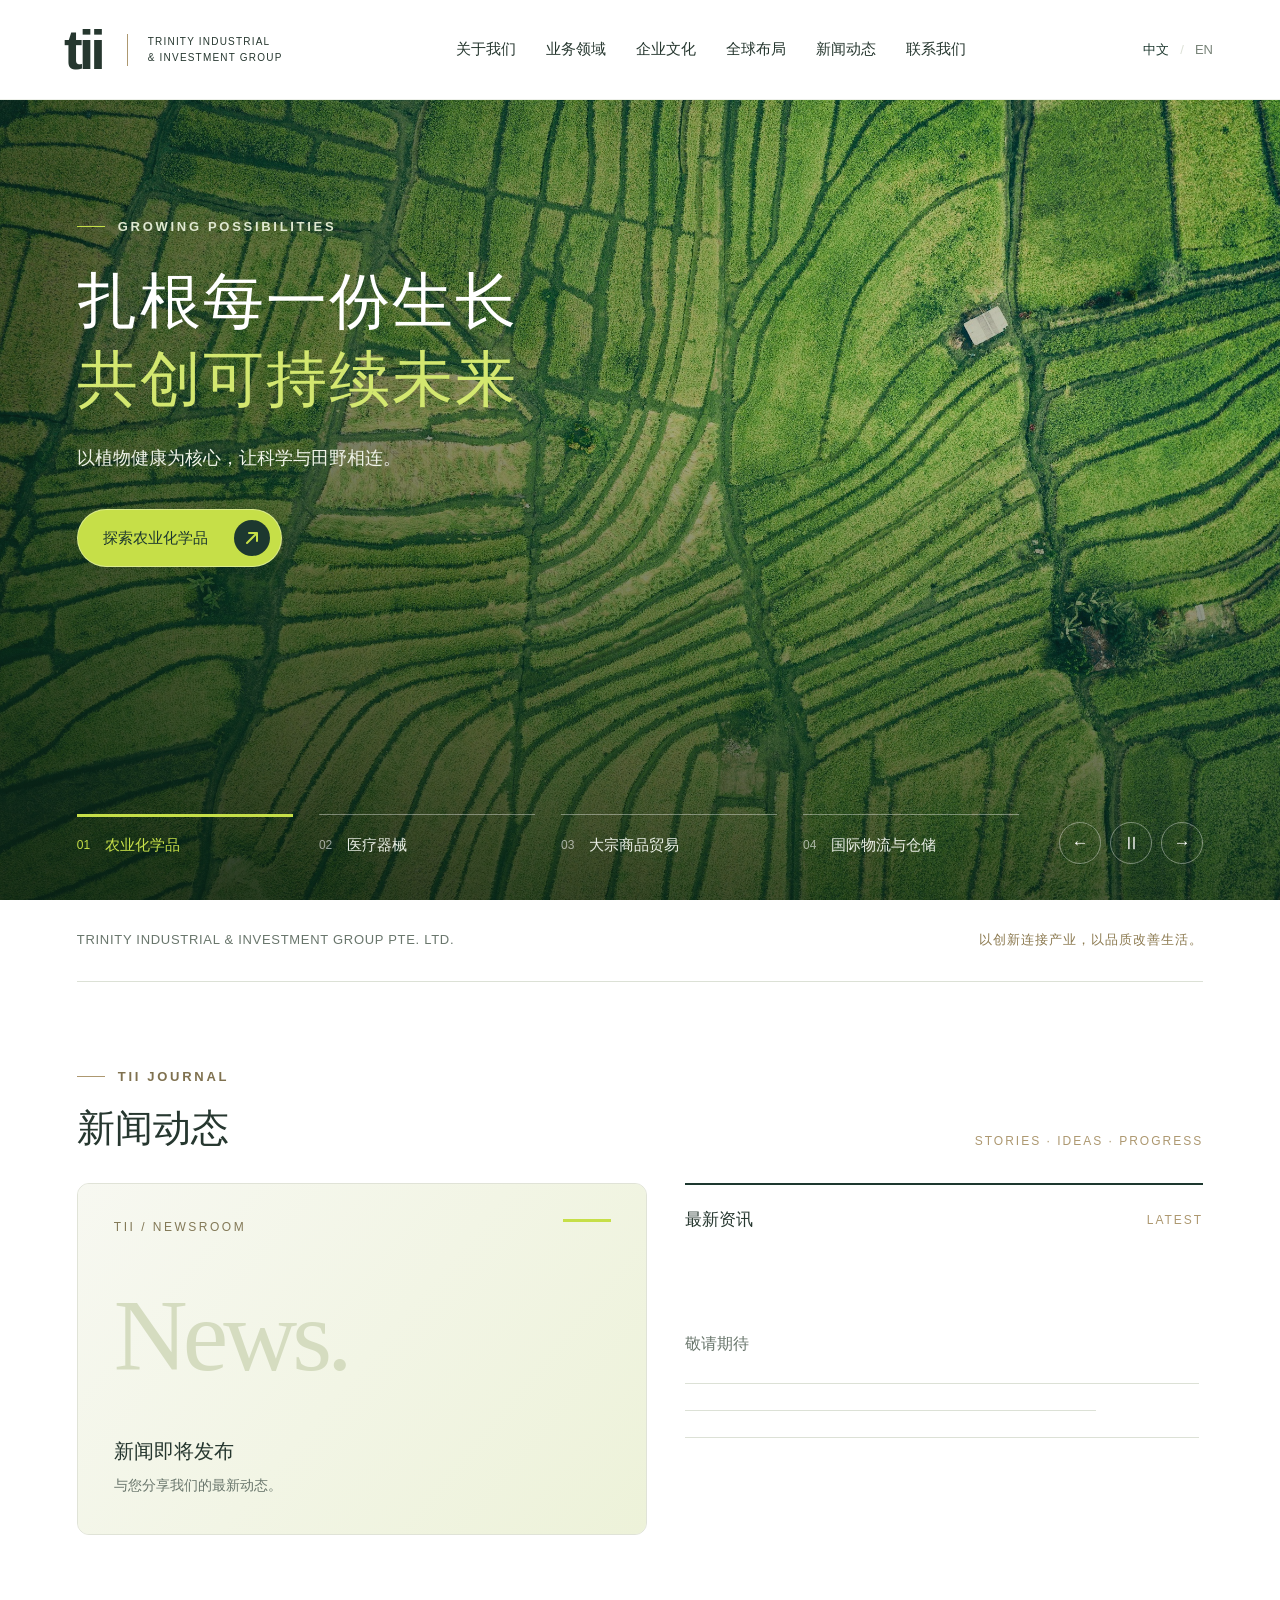
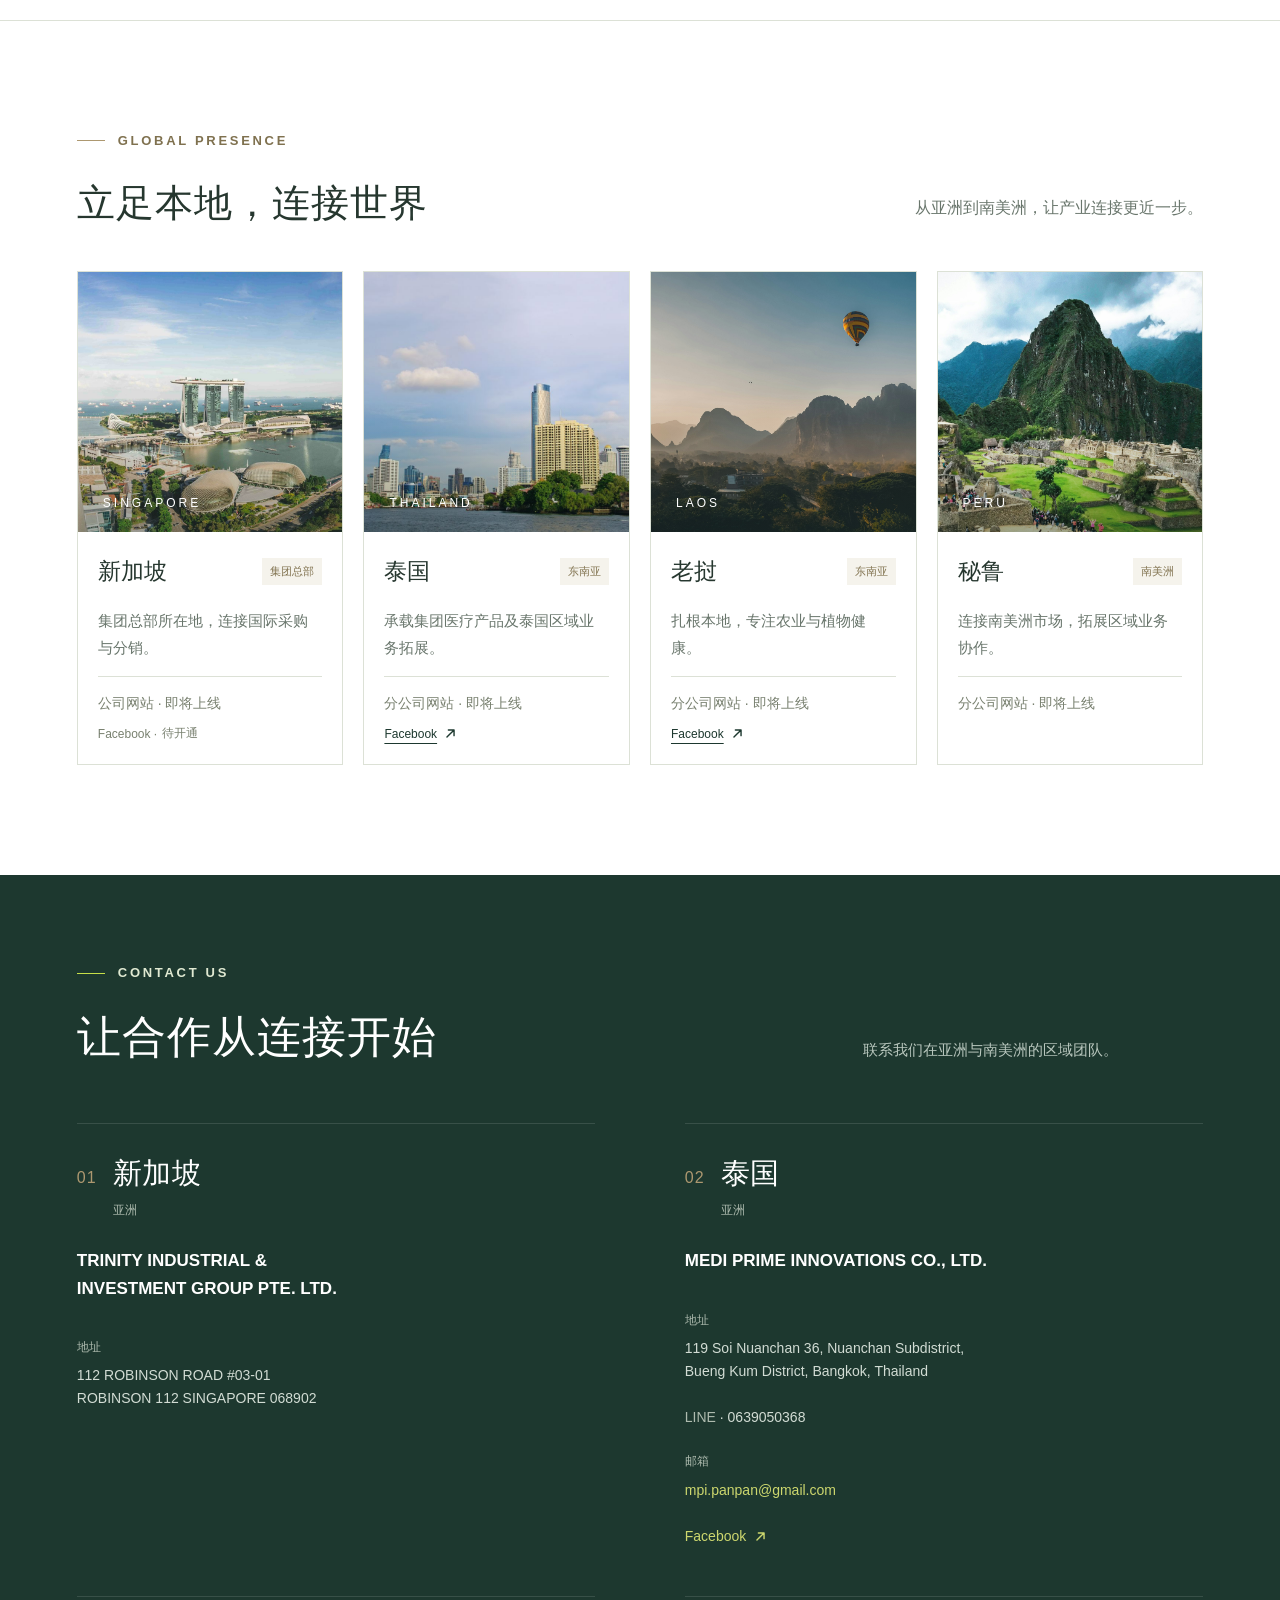
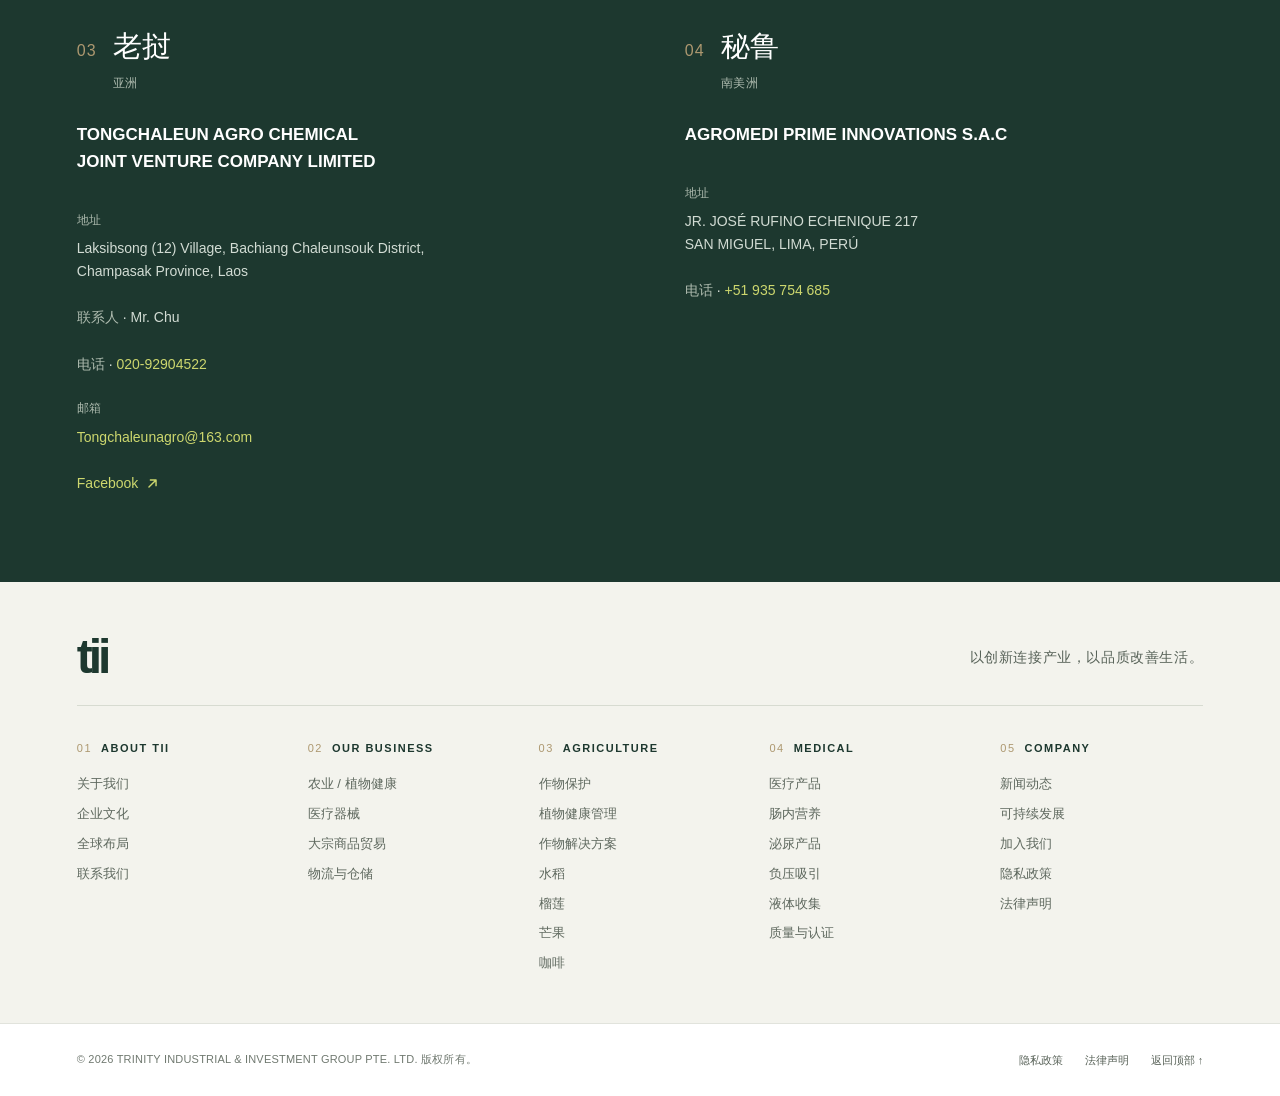
==== commit 3ac8ffd4: "Refresh stylesheet version for global office rollout" ====
--- a/index.html
+++ b/index.html
@@ -1,7 +1,7 @@
 <!doctype html>
 <html lang="zh-CN"><head><meta charset="utf-8"><meta name="viewport" content="width=device-width,initial-scale=1"><meta name="theme-color" content="#c6df48"><title>tii | 以创新连接产业，以品质改善生活</title><meta name="description" content="TRINITY INDUSTRIAL & INVESTMENT GROUP PTE. LTD. 以新加坡为总部，连接农业、医疗、大宗商品贸易及国际物流业务。"><link rel="icon" type="image/svg+xml" href="./assets/tii-favicon.svg">
 <link rel="shortcut icon" type="image/svg+xml" href="./assets/tii-favicon.svg">
-<link rel="apple-touch-icon" sizes="180x180" href="./assets/tii-apple-touch-icon.png"><link rel="preload" as="image" href="./assets/agriculture.jpg"><link rel="stylesheet" href="./styles.css?v=20260927b"><script defer src="./app.js"></script><link rel="stylesheet" href="./sections.css?v=20260930-footer"><script defer src="./content.js"></script><link rel="stylesheet" href="./news.css"><script defer src="./news-data.js"></script><script defer src="./news.js"></script></head>
+<link rel="apple-touch-icon" sizes="180x180" href="./assets/tii-apple-touch-icon.png"><link rel="preload" as="image" href="./assets/agriculture.jpg"><link rel="stylesheet" href="./styles.css?v=20260927b"><script defer src="./app.js"></script><link rel="stylesheet" href="./sections.css?v=20260930-offices-v2"><script defer src="./content.js"></script><link rel="stylesheet" href="./news.css"><script defer src="./news-data.js"></script><script defer src="./news.js"></script></head>
 <body data-description-zh="TRINITY INDUSTRIAL & INVESTMENT GROUP PTE. LTD. 以新加坡为总部，连接农业、医疗、大宗商品贸易及国际物流业务。" data-description-en="Headquartered in Singapore, TRINITY INDUSTRIAL & INVESTMENT GROUP connects agriculture, medical products, commodity trading and international logistics."><a class="skip" href="#main" data-zh="跳至正文" data-en="Skip to content">跳至正文</a>
 <header class="site-header"><a class="brand" href="#home" aria-label="tii home"><span class="brand-text">tii</span><span class="brand-name">TRINITY INDUSTRIAL<br>& INVESTMENT GROUP</span></a><nav id="navigation" aria-label="主导航"><a href="./about.html" data-zh="关于我们" data-en="About us">关于我们</a><a href="./business.html" data-zh="业务领域" data-en="Our business">业务领域</a><a href="./culture.html" data-zh="企业文化" data-en="Our culture">企业文化</a><a href="#global" data-zh="全球布局" data-en="Global presence">全球布局</a><a href="#news" data-zh="新闻动态" data-en="News">新闻动态</a><a href="#contact" data-zh="联系我们" data-en="Contact">联系我们</a></nav><div class="nav-actions"><div class="language" aria-label="Language"><button data-lang="zh" class="active" aria-pressed="true">中文</button><span>/</span><button data-lang="en" aria-pressed="false">EN</button></div><button class="menu-toggle" aria-label="打开菜单" aria-controls="navigation" aria-expanded="false"><span></span><span></span></button></div></header>
 <main id="main"><section class="hero" id="home" aria-roledescription="carousel" aria-label="四大业务" tabindex="0"><div class="slides">
--- a/sections.css
+++ b/sections.css
@@ -18,32 +18,34 @@
 @media(max-width:600px){.country-grid{grid-template-columns:1fr}.contact-link{width:auto}}
 
 /* Global office directory: scoped to the home contact section. */
-#contact{--office-accent:color-mix(in srgb,var(--lime) 62%,#d8caad);--office-rule:rgba(255,255,255,.12)}
+#contact{--office-accent:color-mix(in srgb,var(--lime) 62%,#d8caad);--office-rule:rgba(255,255,255,.12);font-family:Inter,"Helvetica Neue",Arial,sans-serif}
+html[lang=zh-CN] #contact{font-family:"Noto Sans SC","Source Han Sans SC","Microsoft YaHei",sans-serif}
+#contact .contact-details h3,#contact .contact-details address,#contact .contact-number,#contact .contact-link{font-family:Inter,"Helvetica Neue",Arial,sans-serif}
 #contact .contact-inner{display:block;padding-block:88px}
 #contact .contact-title{display:grid;grid-template-columns:minmax(0,1.7fr) minmax(0,.8fr);align-items:end;gap:64px;padding-bottom:56px}
 #contact .contact-title h2{font-size:clamp(36px,3.4vw,50px);line-height:1.35;margin:0;letter-spacing:1px}
 html[lang=en] #contact .contact-title h2{font-size:clamp(30px,3vw,42px);letter-spacing:0}
-#contact .contact-intro{font-size:15px;line-height:1.9;color:#b9c7be;max-width:360px;margin:0 0 4px}
+#contact .contact-intro{font-size:15px;line-height:1.65;color:#b9c7be;max-width:360px;margin:0 0 4px}
 #contact .contact-details{display:grid;grid-template-columns:repeat(2,minmax(0,1fr));column-gap:clamp(48px,7vw,112px);row-gap:48px;border:0}
 #contact .contact-details .contact-card{min-width:0;padding:30px 0 0;margin:0;border:0;border-top:1px solid var(--office-rule)}
-#contact .contact-card-heading{display:flex;align-items:baseline;gap:18px;margin-bottom:27px}
-#contact .contact-number{font-size:11px;font-weight:400;letter-spacing:1px;color:var(--gold);padding-top:0}
-#contact .contact-card-heading strong{display:block;font-size:27px;font-weight:400;letter-spacing:1px;line-height:1.35}
-html[lang=en] #contact .contact-card-heading strong{font-size:24px;letter-spacing:1.5px}
-#contact .contact-card-heading div>span{display:block;margin-top:8px;color:#aebbaf;font-size:11px;letter-spacing:1.2px;line-height:1.5}
-#contact .contact-details h3{font-size:17px;font-weight:500;line-height:1.7;letter-spacing:.2px;max-width:480px;margin:0 0 25px;overflow-wrap:anywhere}
-#contact .office-label{display:block;color:#aebbaf;font-size:11px;letter-spacing:.6px;line-height:1.6;margin-bottom:7px}
-#contact .contact-details address{font-size:14px;line-height:1.9;color:#d2dcd4;overflow-wrap:anywhere}
-#contact .contact-line{margin:18px 0 0;font-size:14px;line-height:1.8;color:#d2dcd4}
+#contact .contact-card-heading{display:flex;align-items:baseline;gap:16px;margin-bottom:28px}
+#contact .contact-number{font-size:16px;font-weight:400;font-variant-numeric:tabular-nums;letter-spacing:.06em;line-height:1.35;color:var(--gold);padding-top:0;flex-shrink:0}
+#contact .contact-card-heading strong{display:block;font-size:29px;font-weight:500;letter-spacing:.02em;line-height:1.35}
+html[lang=en] #contact .contact-card-heading strong{font-size:25px;font-weight:400;letter-spacing:.04em}
+#contact .contact-card-heading div>span{display:block;margin-top:8px;color:#aebbaf;font-size:12px;font-weight:400;letter-spacing:.06em;line-height:1.55}
+#contact .contact-details h3{font-size:17px;font-weight:600;line-height:1.6;letter-spacing:0;max-width:480px;margin:0 0 36px;overflow-wrap:anywhere}
+#contact .office-label{display:block;color:#aebbaf;font-size:12px;font-weight:400;letter-spacing:.02em;line-height:1.55;margin-bottom:8px}
+#contact .contact-details address{font-size:14px;line-height:1.6;color:#d2dcd4;overflow-wrap:anywhere}
+#contact .contact-line{margin:24px 0 0;font-size:14px;line-height:1.6;color:#d2dcd4}
 #contact .contact-line>span{color:#aebbaf}
-#contact .office-email{margin-top:22px}
-#contact .contact-link{margin-top:18px;font-size:14px;line-height:1.8;color:var(--office-accent);transition:color .2s}
+#contact .office-email{margin-top:24px}
+#contact .contact-link{margin-top:24px;font-size:14px;line-height:1.6;color:var(--office-accent);transition:color .2s}
 #contact .office-email .contact-link{margin-top:0}
 #contact .contact-line a{color:var(--office-accent)}
 #contact .contact-link:hover,#contact .contact-line a:hover{color:#e0e8ba;text-decoration:underline;text-underline-offset:5px}
 #contact a:focus-visible{outline-color:var(--office-accent)}
-@media(max-width:800px){#contact .contact-inner{padding-block:60px}#contact .contact-title{grid-template-columns:1fr;gap:22px;padding-bottom:38px}#contact .contact-title h2{font-size:36px}#contact .contact-intro{font-size:14px;max-width:420px}#contact .contact-details{grid-template-columns:1fr;row-gap:38px}#contact .contact-details .contact-card{padding-top:28px}#contact .contact-card-heading{margin-bottom:23px}#contact .contact-details h3{font-size:16px;margin-bottom:23px}}
-@media(max-width:430px){#contact .contact-title h2{font-size:32px}html[lang=en] #contact .contact-title h2{font-size:30px}#contact .contact-card-heading strong{font-size:25px}html[lang=en] #contact .contact-card-heading strong{font-size:23px}#contact .contact-card-heading{gap:14px}#contact .contact-details address,#contact .contact-line,#contact .contact-link{font-size:13px}}
+@media(max-width:800px){#contact .contact-inner{padding-block:60px}#contact .contact-title{grid-template-columns:1fr;gap:22px;padding-bottom:38px}#contact .contact-title h2{font-size:36px}#contact .contact-intro{font-size:14px;max-width:420px}#contact .contact-details{grid-template-columns:1fr;row-gap:38px}#contact .contact-details .contact-card{padding-top:28px}#contact .contact-card-heading{margin-bottom:24px}#contact .contact-details h3{font-size:16px;margin-bottom:32px}}
+@media(max-width:430px){#contact .contact-title h2{font-size:32px}html[lang=en] #contact .contact-title h2{font-size:30px}#contact .contact-card-heading strong{font-size:27px}html[lang=en] #contact .contact-card-heading strong{font-size:24px}#contact .contact-card-heading{gap:14px}#contact .contact-details address,#contact .contact-line,#contact .contact-link{font-size:13px}}
 
 /* Home page footer navigation. */
 .home-footer{color:var(--dark);background:#fff}
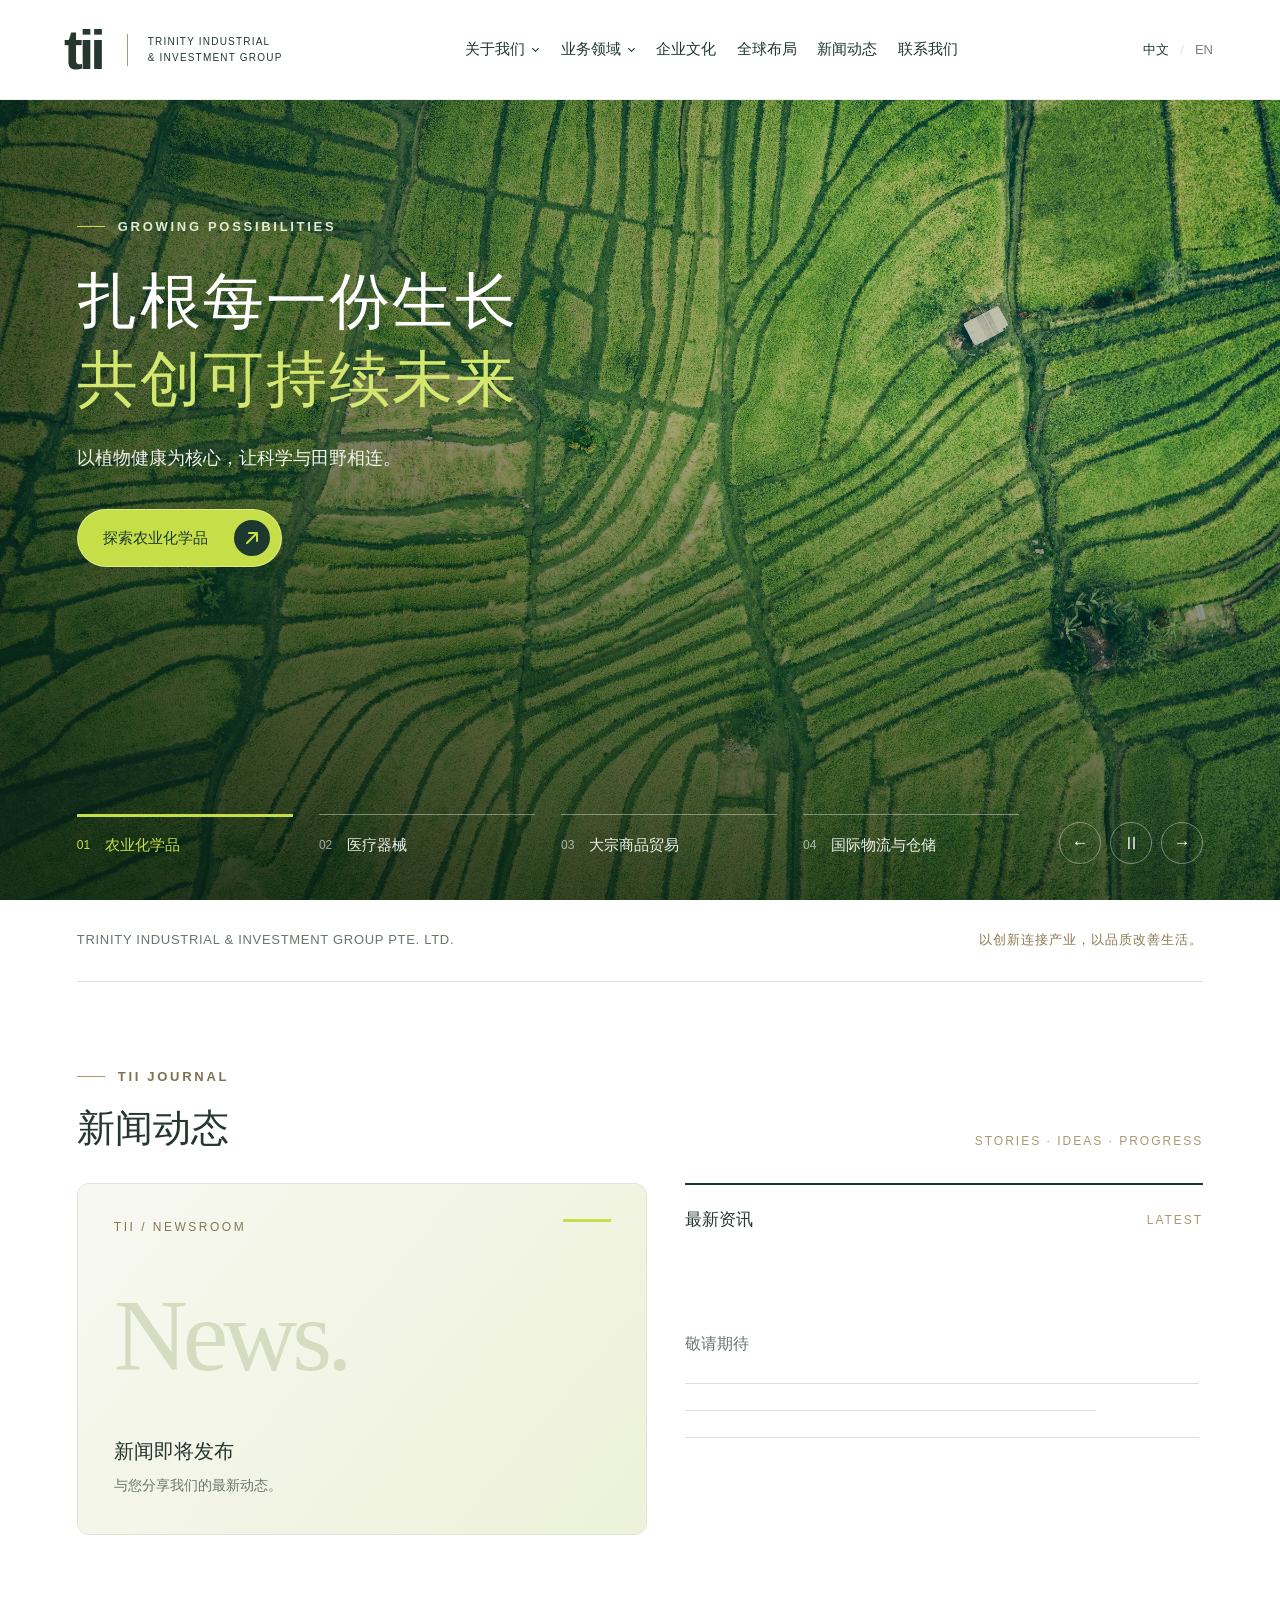
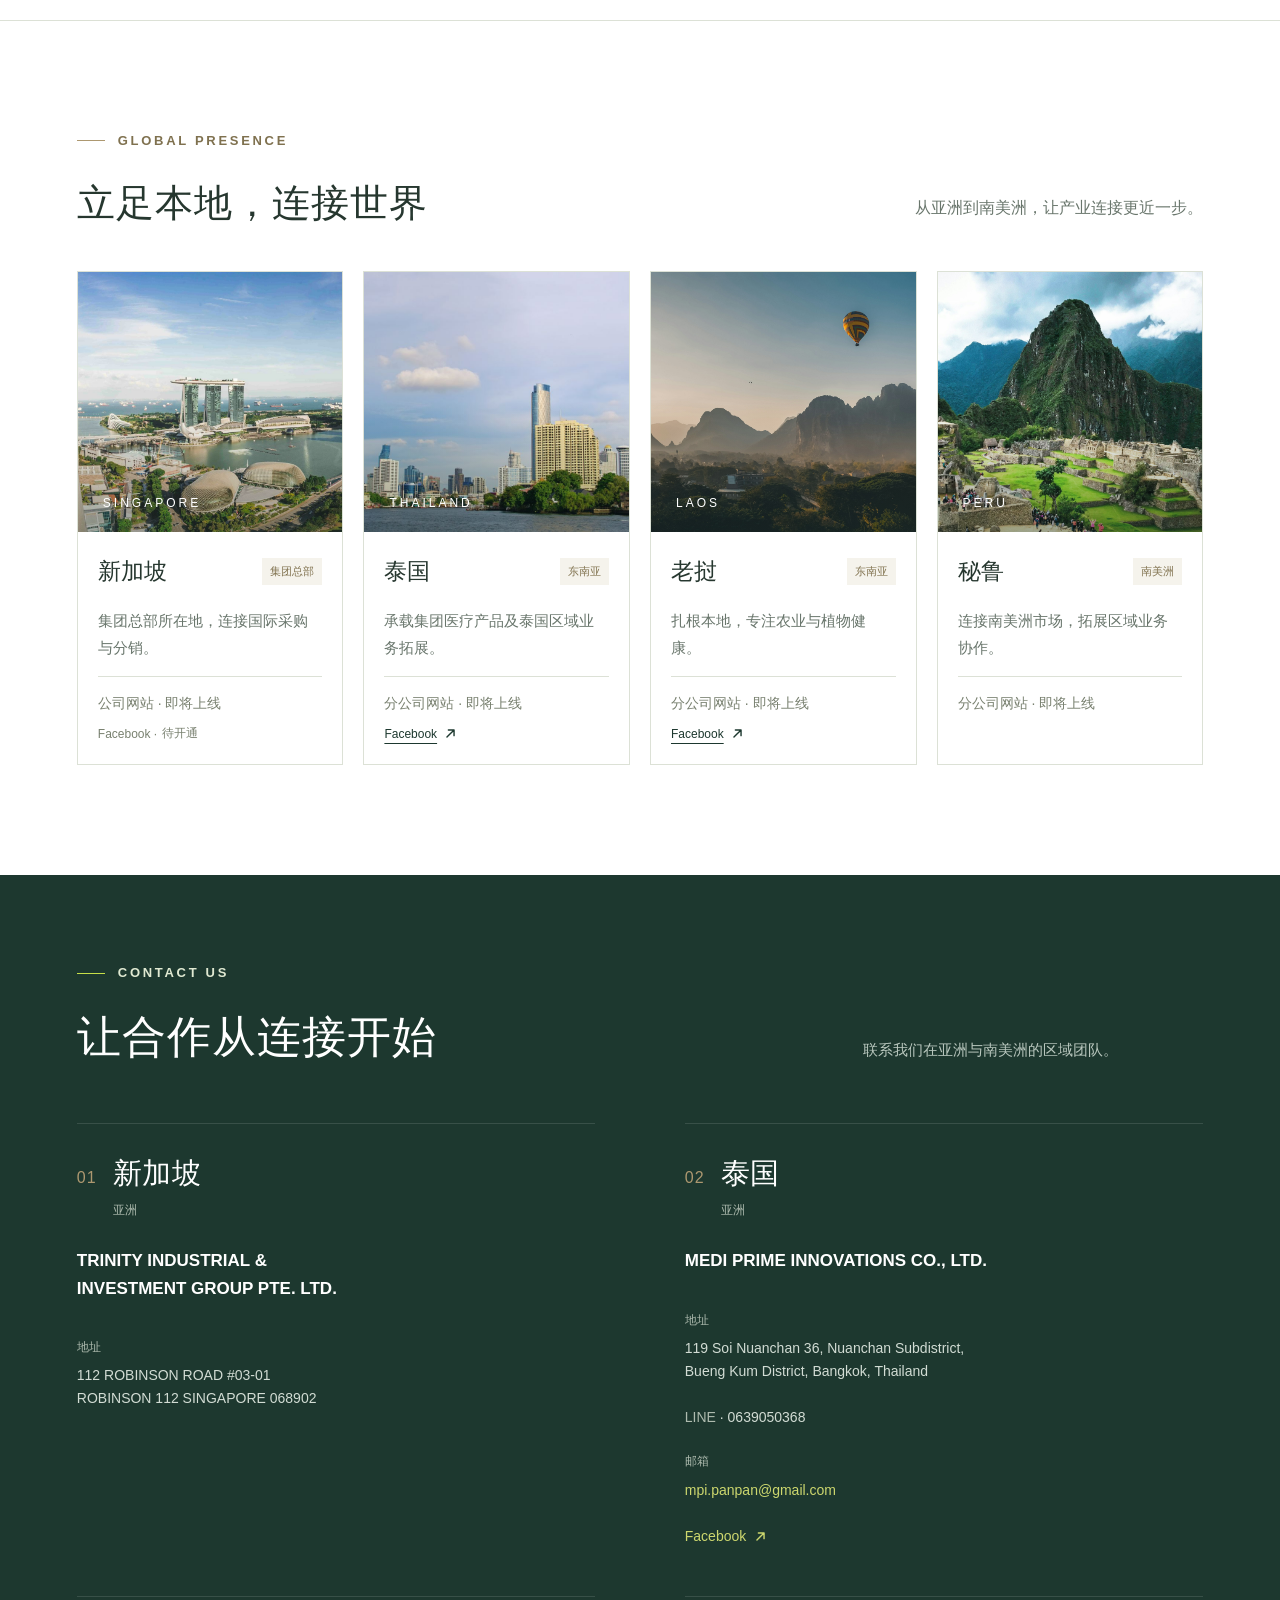
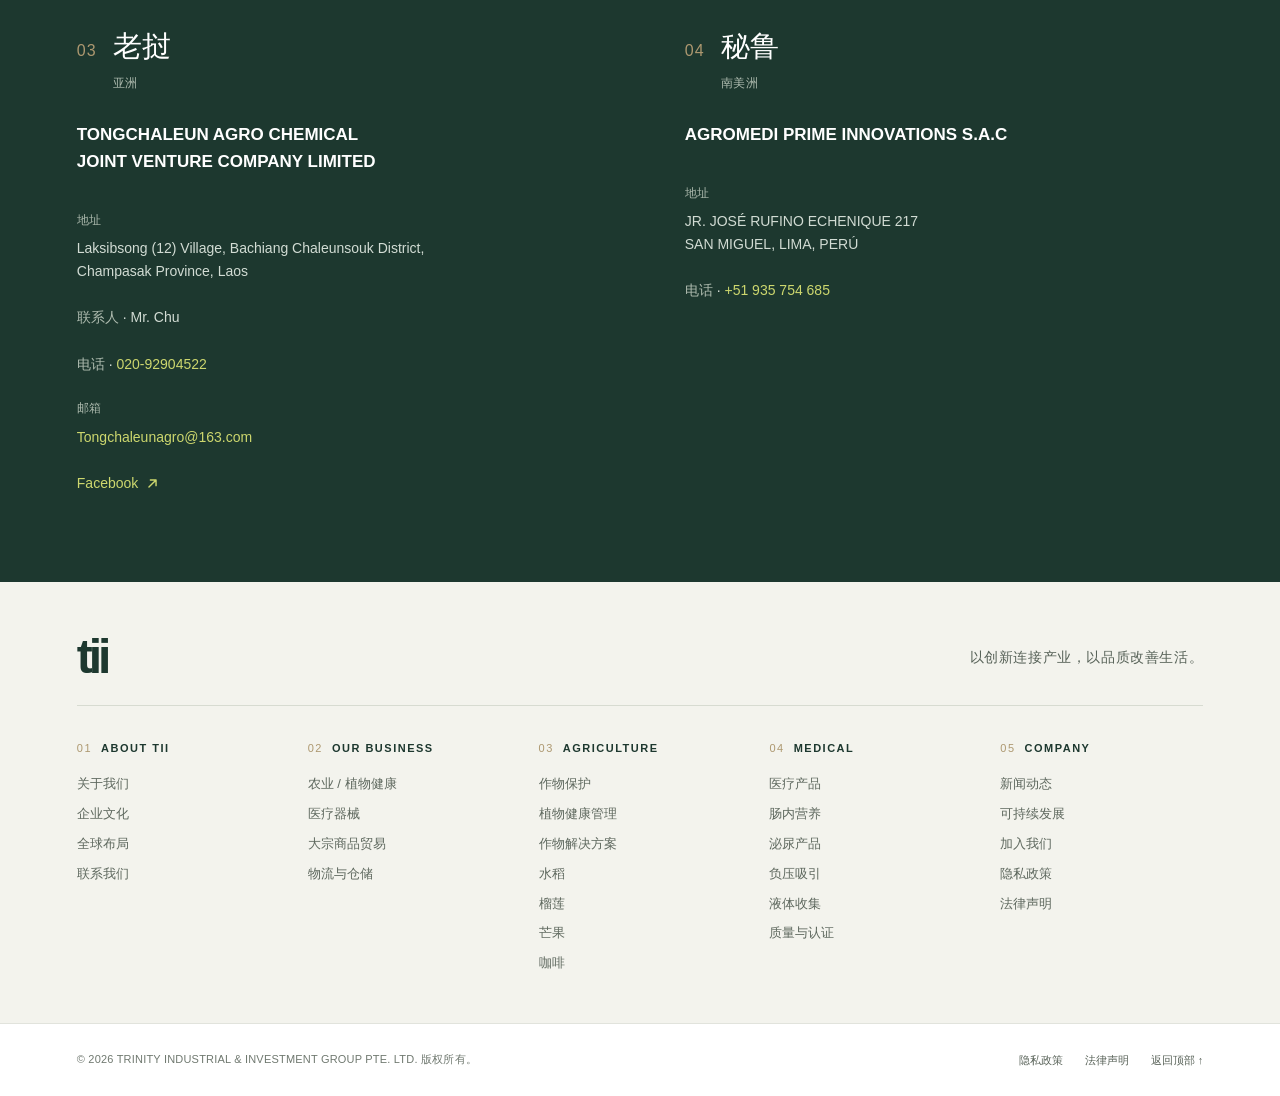
==== commit 1d03177e: "Add shared mega menu navigation baseline Commit the existing navigation work as-is: navigation.css, " ====
--- a/index.html
+++ b/index.html
@@ -1,9 +1,21 @@
 <!doctype html>
 <html lang="zh-CN"><head><meta charset="utf-8"><meta name="viewport" content="width=device-width,initial-scale=1"><meta name="theme-color" content="#c6df48"><title>tii | 以创新连接产业，以品质改善生活</title><meta name="description" content="TRINITY INDUSTRIAL & INVESTMENT GROUP PTE. LTD. 以新加坡为总部，连接农业、医疗、大宗商品贸易及国际物流业务。"><link rel="icon" type="image/svg+xml" href="./assets/tii-favicon.svg">
 <link rel="shortcut icon" type="image/svg+xml" href="./assets/tii-favicon.svg">
-<link rel="apple-touch-icon" sizes="180x180" href="./assets/tii-apple-touch-icon.png"><link rel="preload" as="image" href="./assets/agriculture.jpg"><link rel="stylesheet" href="./styles.css?v=20260927b"><script defer src="./app.js"></script><link rel="stylesheet" href="./sections.css?v=20260930-offices-v2"><script defer src="./content.js"></script><link rel="stylesheet" href="./news.css"><script defer src="./news-data.js"></script><script defer src="./news.js"></script></head>
+<link rel="apple-touch-icon" sizes="180x180" href="./assets/tii-apple-touch-icon.png"><link rel="preload" as="image" href="./assets/agriculture.jpg"><link rel="stylesheet" href="./styles.css?v=20260927b"><script defer src="./app.js?v=20261016-mega-v3"></script><link rel="stylesheet" href="./sections.css?v=20260930-offices-v2"><script defer src="./content.js"></script><link rel="stylesheet" href="./news.css"><script defer src="./news-data.js"></script><script defer src="./news.js"></script><link rel="stylesheet" href="./navigation.css?v=20261016-mega-v3"></head>
 <body data-description-zh="TRINITY INDUSTRIAL & INVESTMENT GROUP PTE. LTD. 以新加坡为总部，连接农业、医疗、大宗商品贸易及国际物流业务。" data-description-en="Headquartered in Singapore, TRINITY INDUSTRIAL & INVESTMENT GROUP connects agriculture, medical products, commodity trading and international logistics."><a class="skip" href="#main" data-zh="跳至正文" data-en="Skip to content">跳至正文</a>
-<header class="site-header"><a class="brand" href="#home" aria-label="tii home"><span class="brand-text">tii</span><span class="brand-name">TRINITY INDUSTRIAL<br>& INVESTMENT GROUP</span></a><nav id="navigation" aria-label="主导航"><a href="./about.html" data-zh="关于我们" data-en="About us">关于我们</a><a href="./business.html" data-zh="业务领域" data-en="Our business">业务领域</a><a href="./culture.html" data-zh="企业文化" data-en="Our culture">企业文化</a><a href="#global" data-zh="全球布局" data-en="Global presence">全球布局</a><a href="#news" data-zh="新闻动态" data-en="News">新闻动态</a><a href="#contact" data-zh="联系我们" data-en="Contact">联系我们</a></nav><div class="nav-actions"><div class="language" aria-label="Language"><button data-lang="zh" class="active" aria-pressed="true">中文</button><span>/</span><button data-lang="en" aria-pressed="false">EN</button></div><button class="menu-toggle" aria-label="打开菜单" aria-controls="navigation" aria-expanded="false"><span></span><span></span></button></div></header>
+<header class="site-header"><a class="brand" href="#home" aria-label="tii home"><span class="brand-text">tii</span><span class="brand-name">TRINITY INDUSTRIAL<br>& INVESTMENT GROUP</span></a><nav id="navigation" aria-label="主导航"><ul class="nav-main">
+<li class="nav-item nav-disclosure"><button class="nav-trigger" type="button" aria-expanded="false" aria-controls="nav-about"><span data-zh="关于我们" data-en="About us">关于我们</span><span class="nav-chevron" aria-hidden="true"></span></button>
+<div class="nav-panel nav-panel--about" id="nav-about" hidden><div class="mega-intro"><p class="mega-eyebrow">ABOUT TII</p><p class="mega-brand">TRINITY INDUSTRIAL &amp; INVESTMENT GROUP</p></div><ul class="about-links"><li><a href="./about.html" data-zh="关于我们" data-en="About Us">关于我们</a></li><li><a href="./culture.html" data-zh="企业文化" data-en="Corporate Culture">企业文化</a></li><li><a href="./index.html#global" data-zh="全球布局" data-en="Global Presence">全球布局</a></li><li><a href="./index.html#news" data-zh="新闻动态" data-en="News">新闻动态</a></li><li><a href="./index.html#contact" data-zh="联系我们" data-en="Contact Us">联系我们</a></li></ul></div></li>
+<li class="nav-item nav-disclosure"><button class="nav-trigger" type="button" aria-expanded="false" aria-controls="nav-business"><span data-zh="业务领域" data-en="Our business">业务领域</span><span class="nav-chevron" aria-hidden="true"></span></button>
+<div class="nav-panel nav-panel--business" id="nav-business" hidden><div class="mega-intro"><div><p class="mega-eyebrow">BUSINESS AREAS</p><p class="mega-description" data-zh="连接农业、医疗、贸易与物流能力" data-en="Connecting capabilities across agriculture, healthcare, trading and logistics">连接农业、医疗、贸易与物流能力</p></div><a href="./business.html" class="mega-overview"><span data-zh="探索业务领域" data-en="Explore our business">探索业务领域</span><span class="mega-link-arrow" aria-hidden="true">→</span></a></div><ul class="mega-columns"><li class="mega-column"><span class="mega-number" aria-hidden="true">01</span><h3><a href="./agriculture.html" data-zh="农业与植物健康" data-en="Agriculture / Plant Health">农业与植物健康</a></h3><ul class="mega-links"><li><a href="./agriculture.html#approach" data-zh="植物健康管理" data-en="Plant Health Management">植物健康管理</a></li><li class="nav-subgroup"><div class="nav-subgroup-heading"><a href="./agriculture.html#crop-solutions" data-zh="作物解决方案" data-en="Crop Solutions">作物解决方案</a><button type="button" class="nav-subtoggle" aria-controls="nav-crops" aria-expanded="false"><span class="nav-visually-hidden" data-zh="作物解决方案分类" data-en="Crop Solutions categories">作物解决方案分类</span><span class="nav-chevron" aria-hidden="true"></span></button></div><ul class="nav-sublist" id="nav-crops" hidden><li><a href="./coming-soon.html" data-zh="水稻" data-en="Rice">水稻</a></li><li><a href="./coming-soon.html" data-zh="榴莲" data-en="Durian">榴莲</a></li><li><a href="./coming-soon.html" data-zh="芒果" data-en="Mango">芒果</a></li><li><a href="./coming-soon.html" data-zh="咖啡" data-en="Coffee">咖啡</a></li></ul></li></ul></li>
+<li class="mega-column"><span class="mega-number" aria-hidden="true">02</span><h3><a href="./medical.html" data-zh="医疗器械" data-en="Medical Devices">医疗器械</a></h3><ul class="mega-links"><li class="nav-subgroup"><div class="nav-subgroup-heading"><a href="./medical.html" data-zh="医疗产品" data-en="Medical Products">医疗产品</a><button type="button" class="nav-subtoggle" aria-controls="nav-medical-products" aria-expanded="false"><span class="nav-visually-hidden" data-zh="医疗产品分类" data-en="Medical Products categories">医疗产品分类</span><span class="nav-chevron" aria-hidden="true"></span></button></div><ul class="nav-sublist" id="nav-medical-products" hidden><li><a href="./medical.html#enteral" data-zh="肠内营养" data-en="Enteral Feeding">肠内营养</a></li><li><a href="./medical.html#urology" data-zh="泌尿护理" data-en="Urology">泌尿护理</a></li><li><a href="./medical.html#suction" data-zh="吸引系列" data-en="Suction">吸引系列</a></li><li><a href="./medical.html#collection" data-zh="收集系列" data-en="Collection">收集系列</a></li></ul></li><li><a href="./medical.html#quality" data-zh="质量保障" data-en="Quality">质量保障</a></li></ul></li>
+<li class="mega-column"><span class="mega-number" aria-hidden="true">03</span><h3><a href="./business.html?division=2#business" data-zh="大宗商品贸易" data-en="Commodity Trading">大宗商品贸易</a></h3><ul><li><a href="./business.html?division=2#business" data-zh="业务概览" data-en="Overview">业务概览</a></li><li><span class="mega-soon" data-zh="敬请期待" data-en="Coming Soon">敬请期待</span></li></ul></li>
+<li class="mega-column"><span class="mega-number" aria-hidden="true">04</span><h3><a href="./logistics.html" data-zh="物流与仓储" data-en="Logistics &amp; Warehousing">物流与仓储</a></h3><ul><li><a href="./logistics.html#overview" data-zh="业务概览" data-en="Overview">业务概览</a></li><li><a href="./logistics.html#services" data-zh="服务方向" data-en="Our services">服务方向</a></li></ul></li></ul></div></li>
+<li class="nav-item"><a href="./culture.html" class="nav-link" data-zh="企业文化" data-en="Our culture">企业文化</a></li>
+<li class="nav-item"><a href="./index.html#global" class="nav-link" data-zh="全球布局" data-en="Global presence">全球布局</a></li>
+<li class="nav-item"><a href="./index.html#news" class="nav-link" data-zh="新闻动态" data-en="News">新闻动态</a></li>
+<li class="nav-item"><a href="./index.html#contact" class="nav-link" data-zh="联系我们" data-en="Contact">联系我们</a></li>
+</ul></nav><div class="nav-actions"><div class="language" aria-label="Language"><button data-lang="zh" class="active" aria-pressed="true">中文</button><span>/</span><button data-lang="en" aria-pressed="false">EN</button></div><button class="menu-toggle" aria-label="打开菜单" aria-controls="navigation" aria-expanded="false"><span></span><span></span></button></div></header>
 <main id="main"><section class="hero" id="home" aria-roledescription="carousel" aria-label="四大业务" tabindex="0"><div class="slides">
 <div class="slide active" data-slide="0"><img src="./assets/agriculture.jpg" alt="绿色农田航拍" data-alt-zh="绿色农田航拍" data-alt-en="Aerial view of green agricultural fields" fetchpriority="high" width="2400" height="1799"><div class="hero-content wrap"><p class="eyebrow light">GROWING POSSIBILITIES</p><h1><span data-zh="扎根每一份生长" data-en="Rooted in growth.">扎根每一份生长</span><br><em data-zh="共创可持续未来" data-en="Growing a better future.">共创可持续未来</em></h1><p class="hero-desc" data-zh="以植物健康为核心，让科学与田野相连。" data-en="Putting plant health at the heart of agriculture. Connecting science with the field.">以植物健康为核心，让科学与田野相连。</p><a class="button lime" href="./agriculture.html"><span data-zh="探索农业化学品" data-en="Explore agriculture">探索农业化学品</span>
 <span class="button-icon" aria-hidden="true"><svg viewBox="0 0 24 24" focusable="false"><path d="M7 17L17 7M9 7h8v8" fill="none" stroke="currentColor" stroke-width="2" stroke-linecap="round" stroke-linejoin="round"/></svg></span>
--- a/navigation.css
+++ b/navigation.css
@@ -0,0 +1,101 @@
+/* Shared TII navigation. Panels overlay content without changing header height. */
+#navigation { position: static; display: block; }
+#navigation ul { list-style: none; padding: 0; margin: 0; }
+#navigation .nav-main { display: flex; align-items: center; gap: clamp(10px, 1.6vw, 26px); }
+#navigation .nav-item { margin: 0; }
+#navigation .nav-link,
+#navigation .nav-trigger { display: flex; align-items: center; gap: 8px; padding: 36px 0; border: 0; background: none; font-size: 15px; font-weight: 400; line-height: 1.5; color: var(--dark); white-space: nowrap; text-decoration: none; }
+#navigation .nav-chevron { width: 5px; height: 5px; border-right: 1px solid currentColor; border-bottom: 1px solid currentColor; transform: rotate(45deg); margin: -3px 2px 0 0; }
+#navigation .nav-trigger[aria-expanded="true"] .nav-chevron { transform: rotate(225deg); margin-top: 3px; }
+#navigation .nav-trigger[aria-expanded="true"],
+#navigation [data-current="true"] > .nav-trigger,
+#navigation .nav-link[aria-current="page"] { color: var(--gold); }
+#navigation a:focus-visible,
+#navigation button:focus-visible { outline: 2px solid var(--gold); outline-offset: 4px; }
+#navigation a::after { display: none; }
+#navigation .nav-panel { position: absolute; top: 100%; left: 50%; transform: translateX(-50%); width: min(1300px, 88vw); display: grid; grid-template-columns: 200px minmax(0, 1fr); background: #fff; border: 1px solid var(--line); border-top: 1px solid #EAEAEA; box-shadow: 0 20px 40px rgba(0,0,0,0.08); max-height: calc(100dvh - 116px); overflow-y: auto; overscroll-behavior: contain; }
+#navigation .nav-panel[hidden] { display: none; }
+#navigation .mega-intro { padding: 32px 24px; background: var(--platinum); border-right: 1px solid var(--line); }
+#navigation .mega-eyebrow { margin: 0 0 22px; font-size: 10px; line-height: 1.5; letter-spacing: 2px; font-weight: 600; color: var(--gold); }
+#navigation .mega-description { margin: 0; font-size: 15px; font-weight: 400; line-height: 1.9; color: var(--dark); }
+#navigation .mega-brand { margin: 0; font-size: 12px; line-height: 1.9; letter-spacing: .8px; color: var(--dark); }
+#navigation .mega-columns { display: grid; grid-template-columns: repeat(4, 1fr); gap: 24px; padding: 32px; }
+#navigation .mega-column { min-width: 0; }
+#navigation .mega-number { display: block; color: var(--gold); font-size: 11px; letter-spacing: 1px; margin-bottom: 12px; }
+#navigation .mega-column h3 { margin: 0 0 14px; padding-bottom: 14px; border-bottom: 1px solid var(--line); font-size: 15px; font-weight: 500; line-height: 1.5; }
+#navigation .nav-panel a { display: block; position: static; padding: 6px 0; border: 0; color: var(--muted); font-size: 13px; line-height: 1.6; white-space: normal; text-decoration: none; overflow-wrap: break-word; }
+#navigation .mega-column h3 a { padding: 0; font-size: inherit; color: var(--dark); }
+#navigation .mega-column[data-current="true"] h3 a { color: var(--dark); font-weight: 700; text-decoration: underline; text-decoration-color: var(--dark); text-decoration-thickness: 2px; text-underline-offset: 6px; }
+#navigation .mega-column[data-current="true"] .mega-number { color: var(--dark); font-weight: 700; }
+#navigation .mega-links > li + li { margin-top: 8px; }
+#navigation .mega-links > li > a,
+#navigation .nav-subgroup-heading > a { color: var(--dark); font-size: 13px; }
+#navigation .nav-subgroup-heading { display: flex; align-items: center; gap: 8px; }
+#navigation .nav-subgroup-heading > a { flex: 1; min-width: 0; }
+#navigation .nav-sublist { display: grid; grid-template-columns: repeat(2, minmax(0, 1fr)); column-gap: 12px; margin: 8px 0 16px 3px; padding-left: 14px; border-left: 1px solid var(--line); }
+#navigation .nav-sublist a { font-size: 12px; padding-block: 5px; }
+#navigation .nav-sublist[hidden] { display: none; }
+#navigation .nav-subtoggle { display: none; }
+#navigation .nav-visually-hidden { position: absolute; width: 1px; height: 1px; padding: 0; margin: -1px; overflow: hidden; clip-path: inset(50%); white-space: nowrap; border: 0; }
+#navigation .mega-overview { margin-top: 28px; font-size: 12px; color: var(--dark); text-decoration: underline; text-decoration-color: var(--gold); text-underline-offset: 6px; }
+#navigation .nav-panel--about { width: min(640px, 88vw); grid-template-columns: 1fr 1.15fr; }
+#navigation .about-links { padding: 26px 32px; }
+#navigation .about-links a { font-size: 14px; padding: 9px 0; color: var(--dark); }
+@media (hover: hover) {
+  #navigation a:hover, #navigation .nav-trigger:hover { color: var(--gold); }
+}
+
+@media (min-width: 801px) and (max-width: 1150px) {
+  #navigation .nav-link, #navigation .nav-trigger { font-size: 13px; gap: 6px; }
+  #navigation .nav-main { gap: 15px; }
+  #navigation .nav-panel--business { grid-template-columns: 160px minmax(0, 1fr); }
+  #navigation .mega-intro { padding: 28px 18px; }
+  #navigation .mega-columns { padding: 28px 22px; gap: 18px; }
+}
+@media (min-width: 801px) and (max-width: 950px) {
+  #navigation .nav-link, #navigation .nav-trigger { font-size: 12px; gap: 5px; }
+  #navigation .nav-main { gap: 10px; }
+}
+@media (max-width: 800px) {
+  #navigation { display: none; position: absolute; top: 100%; left: 0; right: 0; padding: 10px 6% 24px; background: #fff; border-bottom: 1px solid var(--line); max-height: calc(100dvh - 76px); overflow-y: auto; overscroll-behavior: contain; box-shadow: 0 12px 24px rgb(29 56 47 / 5%); }
+  #navigation.open { display: block; }
+  #navigation .nav-main { display: block; }
+  #navigation .nav-link, #navigation .nav-trigger { width: 100%; justify-content: space-between; padding: 17px 0; border-bottom: 1px solid var(--line); font-size: 16px; }
+  #navigation .nav-panel { position: static; width: 100%; max-height: none; transform: none; display: block; border: 0; box-shadow: none; overflow: visible; }
+  #navigation .nav-panel[hidden] { display: none; }
+  #navigation .mega-intro { padding: 22px 16px; border: 0; margin-top: 12px; }
+  #navigation .mega-eyebrow { margin-bottom: 12px; }
+  #navigation .mega-description { font-size: 14px; }
+  #navigation .mega-overview { margin-top: 12px; }
+  #navigation .mega-columns { display: block; padding: 0 16px 20px; }
+  #navigation .mega-column { padding-top: 24px; }
+  #navigation .mega-number { margin-bottom: 8px; }
+  #navigation .mega-column h3 { margin-bottom: 4px; padding-bottom: 8px; font-size: 16px; }
+  #navigation .nav-panel a { min-height: 44px; display: flex; align-items: center; padding: 10px 0; font-size: 14px; }
+  #navigation .mega-column h3 a { padding: 0; font-size: inherit; }
+  #navigation .mega-links > li + li { margin-top: 4px; }
+  #navigation .mega-links > li > a,
+  #navigation .nav-subgroup-heading > a { font-size: 14px; }
+  #navigation .nav-sublist { margin: 2px 0 16px 3px; padding-left: 16px; }
+  #navigation .nav-sublist a { font-size: 13px; padding-block: 10px; }
+  #navigation .nav-subtoggle { display: flex; align-items: center; justify-content: center; flex: 0 0 44px; width: 44px; height: 44px; padding: 0; border: 0; background: none; color: var(--dark); }
+  #navigation .nav-subtoggle[aria-expanded="true"] .nav-chevron { transform: rotate(225deg); margin-top: 3px; }
+  #navigation .about-links { padding: 12px 16px; }
+}
+
+/* Align the business panel to the same gutters as the header contents. */
+.site-header { --nav-gutter: 5%; }
+.nav-backdrop { position: fixed; inset: var(--nav-header-bottom, 100px) 0 0; z-index: 29; background: rgba(0, 0, 0, 0.25); backdrop-filter: blur(2px); -webkit-backdrop-filter: blur(2px); }
+.nav-backdrop[hidden] { display: none; }
+#navigation .nav-panel--business .mega-intro { display: flex; flex-direction: column; justify-content: space-between; }
+#navigation .nav-panel a.mega-overview { display: inline-flex; align-items: center; justify-content: space-between; gap: 12px; color: var(--dark); text-decoration: none; }
+#navigation .mega-link-arrow { display: inline-block; font-size: 18px; transition: transform 180ms ease; }
+#navigation .mega-overview:hover .mega-link-arrow,
+#navigation .mega-overview:focus-visible .mega-link-arrow { transform: translateX(4px); }
+#navigation .mega-soon { display: inline-block; margin-top: 8px; padding: 4px 10px; border-radius: 999px; background: #f0f1ef; color: #687069; font-size: 11px; line-height: 1.5; cursor: default; }
+@media (min-width: 801px) {
+  #navigation .nav-panel--business { left: var(--nav-gutter); right: var(--nav-gutter); width: auto; transform: none; }
+}
+@media (min-width: 801px) and (max-width: 1150px) { .site-header { --nav-gutter: 4%; } }
+@media (max-width: 800px) { .site-header { --nav-gutter: 6%; } }
+@media (prefers-reduced-motion: reduce) { #navigation .mega-link-arrow { transition: none; } }
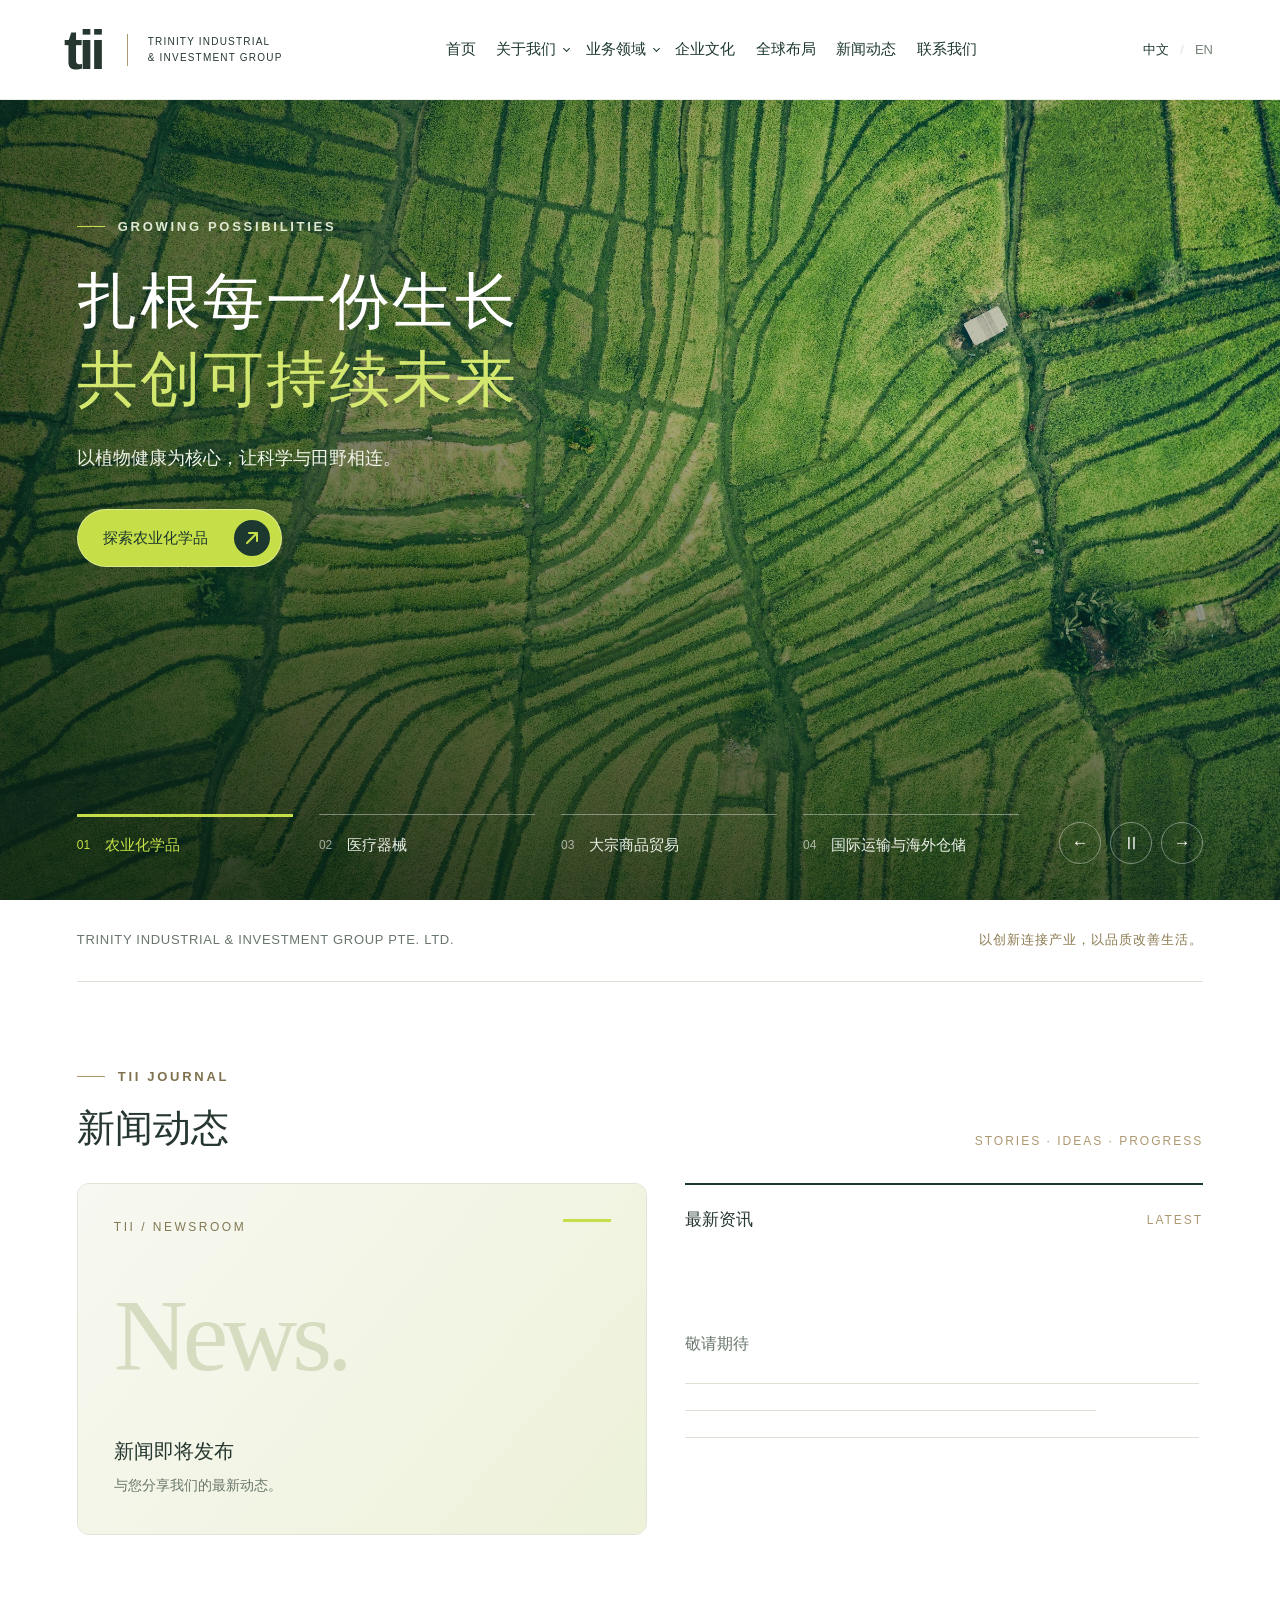
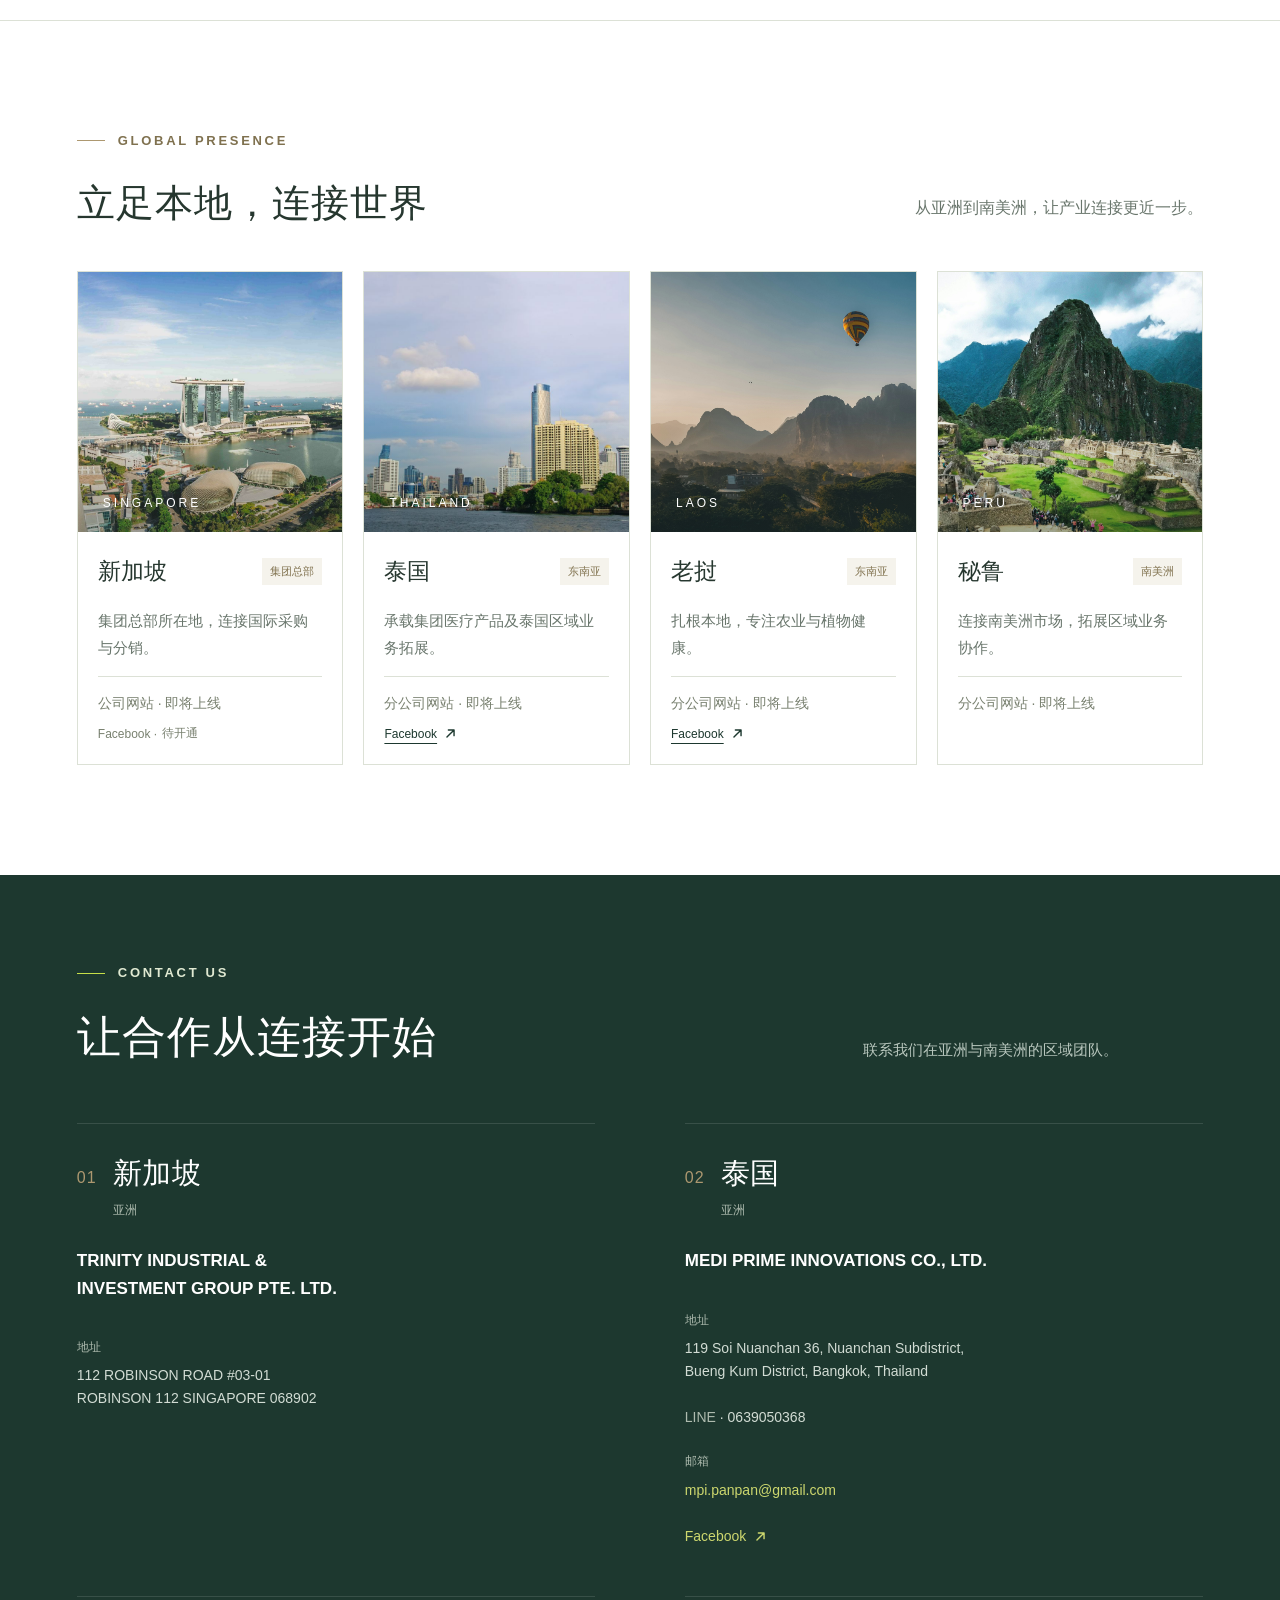
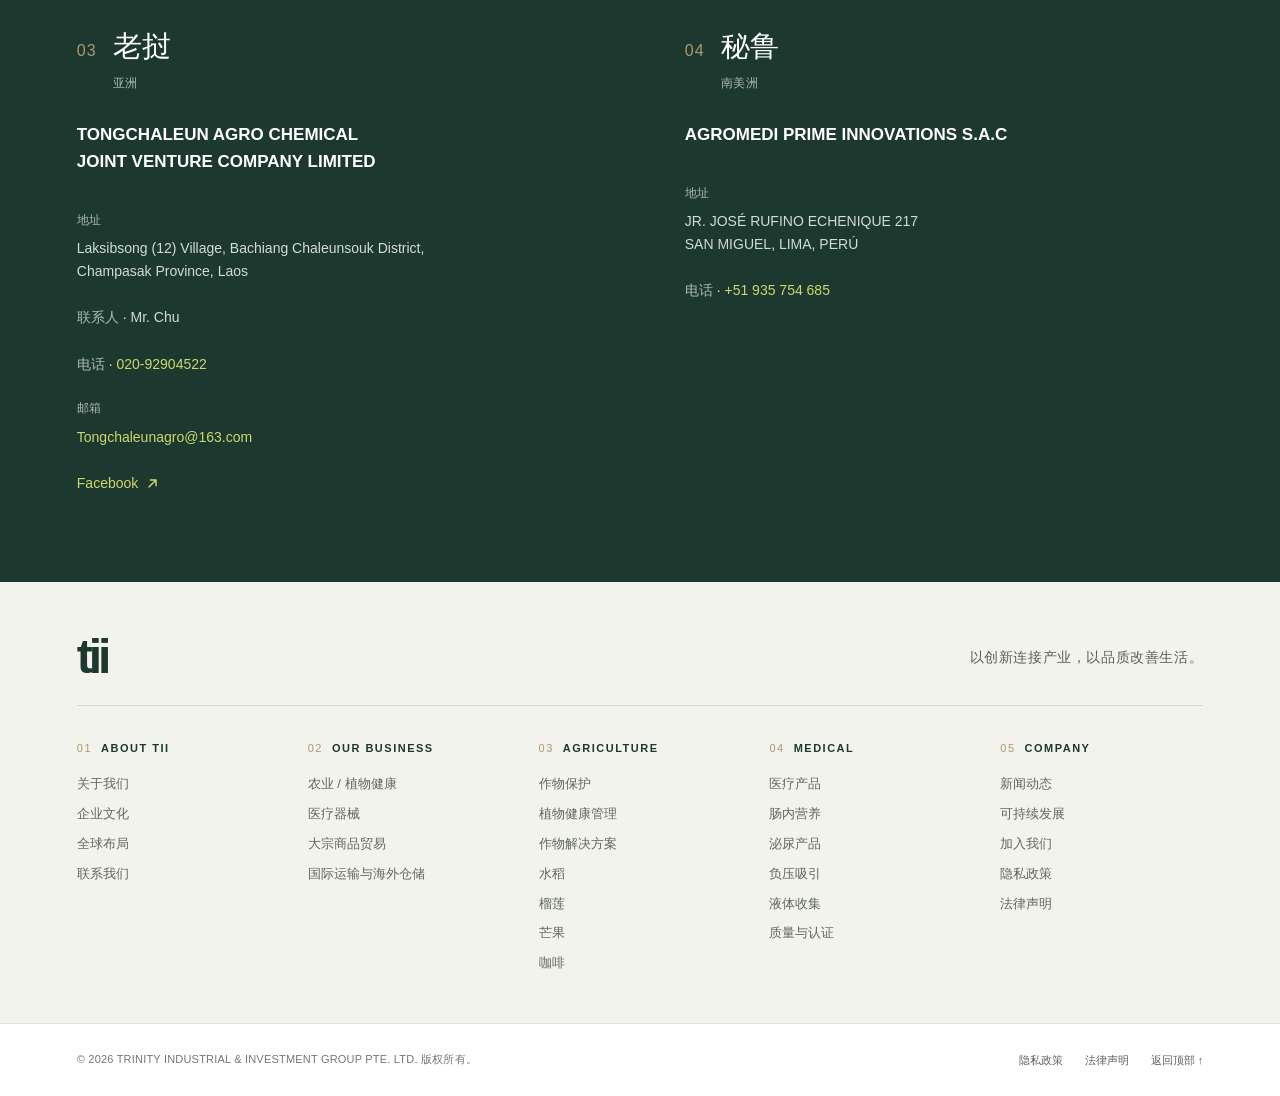
==== commit b1540f0c: "Use dropdown navigation with home link" ====
--- a/index.html
+++ b/index.html
@@ -1,21 +1,9 @@
 <!doctype html>
-<html lang="zh-CN"><head><meta charset="utf-8"><meta name="viewport" content="width=device-width,initial-scale=1"><meta name="theme-color" content="#c6df48"><title>tii | 以创新连接产业，以品质改善生活</title><meta name="description" content="TRINITY INDUSTRIAL & INVESTMENT GROUP PTE. LTD. 以新加坡为总部，连接农业、医疗、大宗商品贸易及国际物流业务。"><link rel="icon" type="image/svg+xml" href="./assets/tii-favicon.svg">
+<html lang="zh-CN"><head><meta charset="utf-8"><meta name="viewport" content="width=device-width,initial-scale=1"><meta name="theme-color" content="#c6df48"><title>tii | 以创新连接产业，以品质改善生活</title><meta name="description" content="TRINITY INDUSTRIAL & INVESTMENT GROUP PTE. LTD. 以新加坡为总部，连接农业、医疗、大宗商品贸易及国际运输与海外仓储业务。"><link rel="icon" type="image/svg+xml" href="./assets/tii-favicon.svg">
 <link rel="shortcut icon" type="image/svg+xml" href="./assets/tii-favicon.svg">
-<link rel="apple-touch-icon" sizes="180x180" href="./assets/tii-apple-touch-icon.png"><link rel="preload" as="image" href="./assets/agriculture.jpg"><link rel="stylesheet" href="./styles.css?v=20260927b"><script defer src="./app.js?v=20261016-mega-v3"></script><link rel="stylesheet" href="./sections.css?v=20260930-offices-v2"><script defer src="./content.js"></script><link rel="stylesheet" href="./news.css"><script defer src="./news-data.js"></script><script defer src="./news.js"></script><link rel="stylesheet" href="./navigation.css?v=20261016-mega-v3"></head>
-<body data-description-zh="TRINITY INDUSTRIAL & INVESTMENT GROUP PTE. LTD. 以新加坡为总部，连接农业、医疗、大宗商品贸易及国际物流业务。" data-description-en="Headquartered in Singapore, TRINITY INDUSTRIAL & INVESTMENT GROUP connects agriculture, medical products, commodity trading and international logistics."><a class="skip" href="#main" data-zh="跳至正文" data-en="Skip to content">跳至正文</a>
-<header class="site-header"><a class="brand" href="#home" aria-label="tii home"><span class="brand-text">tii</span><span class="brand-name">TRINITY INDUSTRIAL<br>& INVESTMENT GROUP</span></a><nav id="navigation" aria-label="主导航"><ul class="nav-main">
-<li class="nav-item nav-disclosure"><button class="nav-trigger" type="button" aria-expanded="false" aria-controls="nav-about"><span data-zh="关于我们" data-en="About us">关于我们</span><span class="nav-chevron" aria-hidden="true"></span></button>
-<div class="nav-panel nav-panel--about" id="nav-about" hidden><div class="mega-intro"><p class="mega-eyebrow">ABOUT TII</p><p class="mega-brand">TRINITY INDUSTRIAL &amp; INVESTMENT GROUP</p></div><ul class="about-links"><li><a href="./about.html" data-zh="关于我们" data-en="About Us">关于我们</a></li><li><a href="./culture.html" data-zh="企业文化" data-en="Corporate Culture">企业文化</a></li><li><a href="./index.html#global" data-zh="全球布局" data-en="Global Presence">全球布局</a></li><li><a href="./index.html#news" data-zh="新闻动态" data-en="News">新闻动态</a></li><li><a href="./index.html#contact" data-zh="联系我们" data-en="Contact Us">联系我们</a></li></ul></div></li>
-<li class="nav-item nav-disclosure"><button class="nav-trigger" type="button" aria-expanded="false" aria-controls="nav-business"><span data-zh="业务领域" data-en="Our business">业务领域</span><span class="nav-chevron" aria-hidden="true"></span></button>
-<div class="nav-panel nav-panel--business" id="nav-business" hidden><div class="mega-intro"><div><p class="mega-eyebrow">BUSINESS AREAS</p><p class="mega-description" data-zh="连接农业、医疗、贸易与物流能力" data-en="Connecting capabilities across agriculture, healthcare, trading and logistics">连接农业、医疗、贸易与物流能力</p></div><a href="./business.html" class="mega-overview"><span data-zh="探索业务领域" data-en="Explore our business">探索业务领域</span><span class="mega-link-arrow" aria-hidden="true">→</span></a></div><ul class="mega-columns"><li class="mega-column"><span class="mega-number" aria-hidden="true">01</span><h3><a href="./agriculture.html" data-zh="农业与植物健康" data-en="Agriculture / Plant Health">农业与植物健康</a></h3><ul class="mega-links"><li><a href="./agriculture.html#approach" data-zh="植物健康管理" data-en="Plant Health Management">植物健康管理</a></li><li class="nav-subgroup"><div class="nav-subgroup-heading"><a href="./agriculture.html#crop-solutions" data-zh="作物解决方案" data-en="Crop Solutions">作物解决方案</a><button type="button" class="nav-subtoggle" aria-controls="nav-crops" aria-expanded="false"><span class="nav-visually-hidden" data-zh="作物解决方案分类" data-en="Crop Solutions categories">作物解决方案分类</span><span class="nav-chevron" aria-hidden="true"></span></button></div><ul class="nav-sublist" id="nav-crops" hidden><li><a href="./coming-soon.html" data-zh="水稻" data-en="Rice">水稻</a></li><li><a href="./coming-soon.html" data-zh="榴莲" data-en="Durian">榴莲</a></li><li><a href="./coming-soon.html" data-zh="芒果" data-en="Mango">芒果</a></li><li><a href="./coming-soon.html" data-zh="咖啡" data-en="Coffee">咖啡</a></li></ul></li></ul></li>
-<li class="mega-column"><span class="mega-number" aria-hidden="true">02</span><h3><a href="./medical.html" data-zh="医疗器械" data-en="Medical Devices">医疗器械</a></h3><ul class="mega-links"><li class="nav-subgroup"><div class="nav-subgroup-heading"><a href="./medical.html" data-zh="医疗产品" data-en="Medical Products">医疗产品</a><button type="button" class="nav-subtoggle" aria-controls="nav-medical-products" aria-expanded="false"><span class="nav-visually-hidden" data-zh="医疗产品分类" data-en="Medical Products categories">医疗产品分类</span><span class="nav-chevron" aria-hidden="true"></span></button></div><ul class="nav-sublist" id="nav-medical-products" hidden><li><a href="./medical.html#enteral" data-zh="肠内营养" data-en="Enteral Feeding">肠内营养</a></li><li><a href="./medical.html#urology" data-zh="泌尿护理" data-en="Urology">泌尿护理</a></li><li><a href="./medical.html#suction" data-zh="吸引系列" data-en="Suction">吸引系列</a></li><li><a href="./medical.html#collection" data-zh="收集系列" data-en="Collection">收集系列</a></li></ul></li><li><a href="./medical.html#quality" data-zh="质量保障" data-en="Quality">质量保障</a></li></ul></li>
-<li class="mega-column"><span class="mega-number" aria-hidden="true">03</span><h3><a href="./business.html?division=2#business" data-zh="大宗商品贸易" data-en="Commodity Trading">大宗商品贸易</a></h3><ul><li><a href="./business.html?division=2#business" data-zh="业务概览" data-en="Overview">业务概览</a></li><li><span class="mega-soon" data-zh="敬请期待" data-en="Coming Soon">敬请期待</span></li></ul></li>
-<li class="mega-column"><span class="mega-number" aria-hidden="true">04</span><h3><a href="./logistics.html" data-zh="物流与仓储" data-en="Logistics &amp; Warehousing">物流与仓储</a></h3><ul><li><a href="./logistics.html#overview" data-zh="业务概览" data-en="Overview">业务概览</a></li><li><a href="./logistics.html#services" data-zh="服务方向" data-en="Our services">服务方向</a></li></ul></li></ul></div></li>
-<li class="nav-item"><a href="./culture.html" class="nav-link" data-zh="企业文化" data-en="Our culture">企业文化</a></li>
-<li class="nav-item"><a href="./index.html#global" class="nav-link" data-zh="全球布局" data-en="Global presence">全球布局</a></li>
-<li class="nav-item"><a href="./index.html#news" class="nav-link" data-zh="新闻动态" data-en="News">新闻动态</a></li>
-<li class="nav-item"><a href="./index.html#contact" class="nav-link" data-zh="联系我们" data-en="Contact">联系我们</a></li>
-</ul></nav><div class="nav-actions"><div class="language" aria-label="Language"><button data-lang="zh" class="active" aria-pressed="true">中文</button><span>/</span><button data-lang="en" aria-pressed="false">EN</button></div><button class="menu-toggle" aria-label="打开菜单" aria-controls="navigation" aria-expanded="false"><span></span><span></span></button></div></header>
+<link rel="apple-touch-icon" sizes="180x180" href="./assets/tii-apple-touch-icon.png"><link rel="preload" as="image" href="./assets/agriculture.jpg"><link rel="stylesheet" href="./styles.css?v=20260927b"><script defer src="./app.js?v=20261021-dropdown"></script><link rel="stylesheet" href="./sections.css?v=20260930-offices-v2"><script defer src="./content.js"></script><link rel="stylesheet" href="./news.css"><script defer src="./news-data.js"></script><script defer src="./news.js"></script><link rel="stylesheet" href="./navigation-dropdown.css?v=20261021-home"><script defer src="./navigation-dropdown.js?v=20261021-home"></script></head>
+<body data-description-zh="TRINITY INDUSTRIAL & INVESTMENT GROUP PTE. LTD. 以新加坡为总部，连接农业、医疗、大宗商品贸易及国际运输与海外仓储业务。" data-description-en="Headquartered in Singapore, TRINITY INDUSTRIAL & INVESTMENT GROUP connects agriculture, medical products, commodity trading and international transportation &amp; overseas warehousing."><a class="skip" href="#main" data-zh="跳至正文" data-en="Skip to content">跳至正文</a>
+<header class="site-header"><a class="brand" href="#home" aria-label="tii home"><span class="brand-text">tii</span><span class="brand-name">TRINITY INDUSTRIAL<br>& INVESTMENT GROUP</span></a><nav id="navigation" class="dropdown-navigation" aria-label="主导航"><ul class="dropdown-main"><li><a href="./index.html" data-zh="首页" data-en="Home">首页</a></li><li class="dropdown-branch"><button class="dropdown-toggle" type="button" aria-expanded="false" aria-controls="dropdown-about"><span data-zh="关于我们" data-en="About us">关于我们</span><span class="dropdown-arrow" aria-hidden="true"></span></button><ul class="dropdown-panel" id="dropdown-about" hidden><li><a href="./about.html" data-zh="公司介绍" data-en="About Us">公司介绍</a></li><li><a href="./culture.html" data-zh="企业文化" data-en="Corporate Culture">企业文化</a></li><li><a href="./index.html#global" data-zh="全球布局" data-en="Global Presence">全球布局</a></li><li><a href="./index.html#news" data-zh="新闻动态" data-en="News">新闻动态</a></li><li><a href="./index.html#contact" data-zh="联系我们" data-en="Contact Us">联系我们</a></li></ul></li><li class="dropdown-branch"><button class="dropdown-toggle" type="button" aria-expanded="false" aria-controls="dropdown-business"><span data-zh="业务领域" data-en="Our business">业务领域</span><span class="dropdown-arrow" aria-hidden="true"></span></button><ul class="dropdown-panel" id="dropdown-business" hidden><li class="dropdown-branch"><button class="dropdown-toggle" type="button" aria-expanded="false" aria-controls="dropdown-agriculture"><span data-zh="农业与植物健康" data-en="Agriculture / Plant Health">农业与植物健康</span><span class="dropdown-arrow" aria-hidden="true"></span></button><ul class="dropdown-panel" id="dropdown-agriculture" hidden><li><a href="./agriculture.html#approach" data-zh="植物健康管理" data-en="Plant Health Management">植物健康管理</a></li><li class="dropdown-branch"><div class="dropdown-row"><a href="./agriculture.html#crop-solutions" data-zh="作物解决方案" data-en="Crop Solutions">作物解决方案</a><button class="dropdown-toggle dropdown-toggle--split" type="button" aria-expanded="false" aria-controls="dropdown-crops"><span class="dropdown-sr" data-zh="作物解决方案分类" data-en="Crop Solutions categories">作物解决方案分类</span><span class="dropdown-arrow" aria-hidden="true"></span></button></div><ul class="dropdown-panel" id="dropdown-crops" hidden><li><a href="./coming-soon.html" data-zh="水稻" data-en="Rice">水稻</a></li><li><a href="./coming-soon.html" data-zh="榴莲" data-en="Durian">榴莲</a></li><li><a href="./coming-soon.html" data-zh="芒果" data-en="Mango">芒果</a></li><li><a href="./coming-soon.html" data-zh="咖啡" data-en="Coffee">咖啡</a></li></ul></li></ul></li><li class="dropdown-branch"><button class="dropdown-toggle" type="button" aria-expanded="false" aria-controls="dropdown-medical"><span data-zh="医疗器械" data-en="Medical Devices">医疗器械</span><span class="dropdown-arrow" aria-hidden="true"></span></button><ul class="dropdown-panel" id="dropdown-medical" hidden><li class="dropdown-branch"><div class="dropdown-row"><a href="./medical.html" data-zh="医疗产品" data-en="Medical Products">医疗产品</a><button class="dropdown-toggle dropdown-toggle--split" type="button" aria-expanded="false" aria-controls="dropdown-products"><span class="dropdown-sr" data-zh="医疗产品分类" data-en="Medical Products categories">医疗产品分类</span><span class="dropdown-arrow" aria-hidden="true"></span></button></div><ul class="dropdown-panel" id="dropdown-products" hidden><li><a href="./medical.html#enteral" data-zh="肠内营养" data-en="Enteral Feeding">肠内营养</a></li><li><a href="./medical.html#urology" data-zh="泌尿护理" data-en="Urology">泌尿护理</a></li><li><a href="./medical.html#suction" data-zh="吸引系列" data-en="Suction">吸引系列</a></li><li><a href="./medical.html#collection" data-zh="收集系列" data-en="Collection">收集系列</a></li></ul></li><li><a href="./medical.html#quality" data-zh="质量保障" data-en="Quality">质量保障</a></li></ul></li><li class="dropdown-branch"><button class="dropdown-toggle" type="button" aria-expanded="false" aria-controls="dropdown-trading"><span data-zh="大宗商品贸易" data-en="Commodity Trading">大宗商品贸易</span><span class="dropdown-arrow" aria-hidden="true"></span></button><ul class="dropdown-panel" id="dropdown-trading" hidden><li><a href="./business.html?division=2#business" data-zh="业务概览" data-en="Overview">业务概览</a></li><li><a href="./coming-soon.html" data-zh="敬请期待" data-en="Coming Soon">敬请期待</a></li></ul></li><li class="dropdown-branch"><button class="dropdown-toggle" type="button" aria-expanded="false" aria-controls="dropdown-logistics"><span data-zh="物流与仓储" data-en="Logistics &amp; Warehousing">物流与仓储</span><span class="dropdown-arrow" aria-hidden="true"></span></button><ul class="dropdown-panel" id="dropdown-logistics" hidden><li><a href="./business.html?division=3#business" data-zh="业务概览" data-en="Overview">业务概览</a></li><li><a href="./coming-soon.html" data-zh="敬请期待" data-en="Coming Soon">敬请期待</a></li></ul></li></ul></li><li><a href="./culture.html" data-zh="企业文化" data-en="Our culture">企业文化</a></li><li><a href="./index.html#global" data-zh="全球布局" data-en="Global presence">全球布局</a></li><li><a href="./index.html#news" data-zh="新闻动态" data-en="News">新闻动态</a></li><li><a href="./index.html#contact" data-zh="联系我们" data-en="Contact">联系我们</a></li></ul></nav><div class="nav-actions"><div class="language" aria-label="Language"><button data-lang="zh" class="active" aria-pressed="true">中文</button><span>/</span><button data-lang="en" aria-pressed="false">EN</button></div><button class="menu-toggle" aria-label="打开菜单" aria-controls="navigation" aria-expanded="false"><span></span><span></span></button></div></header>
 <main id="main"><section class="hero" id="home" aria-roledescription="carousel" aria-label="四大业务" tabindex="0"><div class="slides">
 <div class="slide active" data-slide="0"><img src="./assets/agriculture.jpg" alt="绿色农田航拍" data-alt-zh="绿色农田航拍" data-alt-en="Aerial view of green agricultural fields" fetchpriority="high" width="2400" height="1799"><div class="hero-content wrap"><p class="eyebrow light">GROWING POSSIBILITIES</p><h1><span data-zh="扎根每一份生长" data-en="Rooted in growth.">扎根每一份生长</span><br><em data-zh="共创可持续未来" data-en="Growing a better future.">共创可持续未来</em></h1><p class="hero-desc" data-zh="以植物健康为核心，让科学与田野相连。" data-en="Putting plant health at the heart of agriculture. Connecting science with the field.">以植物健康为核心，让科学与田野相连。</p><a class="button lime" href="./agriculture.html"><span data-zh="探索农业化学品" data-en="Explore agriculture">探索农业化学品</span>
 <span class="button-icon" aria-hidden="true"><svg viewBox="0 0 24 24" focusable="false"><path d="M7 17L17 7M9 7h8v8" fill="none" stroke="currentColor" stroke-width="2" stroke-linecap="round" stroke-linejoin="round"/></svg></span>
@@ -26,10 +14,10 @@
 <div class="slide" data-slide="2" aria-hidden="true" inert><img src="./assets/commodities-hero.jpg" alt="晴空下金色麦田中的成熟麦穗" data-alt-zh="晴空下金色麦田中的成熟麦穗" data-alt-en="Ripe wheat heads in a golden field under a clear sky" width="2400" height="1800"><div class="hero-content wrap"><p class="eyebrow light">VALUE BEYOND BORDERS</p><h2><span data-zh="汇聚优质资源" data-en="Sourcing with purpose.">汇聚优质资源</span><br><em data-zh="连接全球价值" data-en="Connecting global value.">连接全球价值</em></h2><p class="hero-desc" data-zh="立足新加坡，连接亚洲与南美洲的采购与分销。" data-en="Sourcing and distribution across Asia and South America, from our Singapore base.">立足新加坡，连接亚洲与南美洲的采购与分销。</p><a class="button lime" href="./business.html?division=2#business" data-business="2"><span data-zh="探索大宗商品贸易" data-en="Explore commodity trading">探索大宗商品贸易</span>
 <span class="button-icon" aria-hidden="true"><svg viewBox="0 0 24 24" focusable="false"><path d="M7 17L17 7M9 7h8v8" fill="none" stroke="currentColor" stroke-width="2" stroke-linecap="round" stroke-linejoin="round"/></svg></span>
 </a></div></div>
-<div class="slide" data-slide="3" aria-hidden="true" inert><img src="./assets/logistics-hero-hd.jpg" alt="海上集装箱船" data-alt-zh="海上行驶的集装箱船，物流场景配图" data-alt-en="Container ship at sea, illustrative logistics photograph" width="4022" height="2897"><div class="hero-content wrap"><p class="eyebrow light">CLOSER TO YOUR MARKETS</p><h2><span data-zh="跨越距离" data-en="Beyond distance.">跨越距离</span><br><em data-zh="让连接更进一步" data-en="Closer to opportunity.">让连接更进一步</em></h2><p class="hero-desc" data-zh="国际运输与海外仓储协同，让货物更接近客户。" data-en="International transportation and overseas warehousing bring goods closer to customers.">国际运输与海外仓储协同，让货物更接近客户。</p><a class="button lime" href="./business.html?division=3#business" data-business="3"><span data-zh="探索物流与仓储" data-en="Explore logistics">探索物流与仓储</span>
+<div class="slide" data-slide="3" aria-hidden="true" inert><img src="./assets/logistics-hero-hd.jpg" alt="海上集装箱船" data-alt-zh="海上行驶的集装箱船，物流场景配图" data-alt-en="Container ship at sea, illustrative logistics photograph" width="4022" height="2897"><div class="hero-content wrap"><p class="eyebrow light">CLOSER TO YOUR MARKETS</p><h2><span data-zh="跨越距离" data-en="Beyond distance.">跨越距离</span><br><em data-zh="让连接更进一步" data-en="Closer to opportunity.">让连接更进一步</em></h2><p class="hero-desc" data-zh="国际运输与海外仓储协同，让货物更接近客户。" data-en="International transportation and overseas warehousing bring goods closer to customers.">国际运输与海外仓储协同，让货物更接近客户。</p><a class="button lime" href="./logistics.html" data-business="3"><span data-zh="探索国际运输与海外仓储" data-en="Explore International Transportation &amp; Overseas Warehousing">探索国际运输与海外仓储</span>
 <span class="button-icon" aria-hidden="true"><svg viewBox="0 0 24 24" focusable="false"><path d="M7 17L17 7M9 7h8v8" fill="none" stroke="currentColor" stroke-width="2" stroke-linecap="round" stroke-linejoin="round"/></svg></span>
 </a></div></div></div>
-<div class="hero-bottom wrap"><div class="slide-selectors"><button data-go="0" class="active" aria-pressed="true"><small>01</small><span data-zh="农业化学品" data-en="Agriculture">农业化学品</span></button><button data-go="1" aria-pressed="false"><small>02</small><span data-zh="医疗器械" data-en="Medical devices">医疗器械</span></button><button data-go="2" aria-pressed="false"><small>03</small><span data-zh="大宗商品贸易" data-en="Commodity trading">大宗商品贸易</span></button><button data-go="3" aria-pressed="false"><small>04</small><span data-zh="国际物流与仓储" data-en="Logistics & warehousing">国际物流与仓储</span></button></div><div class="slide-controls"><button id="previous" aria-label="上一张">←</button><button id="pause" aria-label="暂停自动轮播">Ⅱ</button><button id="next" aria-label="下一张">→</button></div></div></section>
+<div class="hero-bottom wrap"><div class="slide-selectors"><button data-go="0" class="active" aria-pressed="true"><small>01</small><span data-zh="农业化学品" data-en="Agriculture">农业化学品</span></button><button data-go="1" aria-pressed="false"><small>02</small><span data-zh="医疗器械" data-en="Medical devices">医疗器械</span></button><button data-go="2" aria-pressed="false"><small>03</small><span data-zh="大宗商品贸易" data-en="Commodity trading">大宗商品贸易</span></button><button data-go="3" aria-pressed="false"><small>04</small><span data-zh="国际运输与海外仓储" data-en="International Transportation &amp; Overseas Warehousing">国际运输与海外仓储</span></button></div><div class="slide-controls"><button id="previous" aria-label="上一张">←</button><button id="pause" aria-label="暂停自动轮播">Ⅱ</button><button id="next" aria-label="下一张">→</button></div></div></section>
 <div class="intro-line wrap"><span>TRINITY INDUSTRIAL & INVESTMENT GROUP PTE. LTD.</span><span data-zh="以创新连接产业，以品质改善生活。" data-en="Connecting Innovation, Enriching Life.">以创新连接产业，以品质改善生活。</span></div>
 <section id="news" aria-labelledby="news-title"><div class="wrap">
 <div class="news-heading"><div><p class="eyebrow">TII JOURNAL</p><h2 id="news-title" data-zh="新闻动态" data-en="News & insights">新闻动态</h2></div><span>STORIES · IDEAS · PROGRESS</span></div>
@@ -61,7 +49,7 @@
 <div class="footer-brand"><a class="footer-brandmark" href="#home" aria-label="tii home">tii</a><p data-zh="以创新连接产业，以品质改善生活。" data-en="Connecting Innovation, Enriching Life.">以创新连接产业，以品质改善生活。</p></div>
 <nav class="footer-columns" aria-label="Footer navigation">
 <section class="footer-group"><h2><span>01</span> ABOUT TII</h2><ul><li><a href="./about.html" data-zh="关于我们" data-en="About Us">关于我们</a></li><li><a href="./culture.html" data-zh="企业文化" data-en="Corporate Culture">企业文化</a></li><li><a href="#global" data-zh="全球布局" data-en="Global Presence">全球布局</a></li><li><a href="#contact" data-zh="联系我们" data-en="Contact Us">联系我们</a></li></ul></section>
-<section class="footer-group"><h2><span>02</span> OUR BUSINESS</h2><ul><li><a href="./agriculture.html" data-zh="农业 / 植物健康" data-en="Agriculture / Plant Health">农业 / 植物健康</a></li><li><a href="./medical.html" data-zh="医疗器械" data-en="Medical Devices">医疗器械</a></li><li><a href="./business.html?division=2#business" data-zh="大宗商品贸易" data-en="Commodity Trading">大宗商品贸易</a></li><li><a href="./business.html?division=3#business" data-zh="物流与仓储" data-en="Logistics &amp; Warehousing">物流与仓储</a></li></ul></section>
+<section class="footer-group"><h2><span>02</span> OUR BUSINESS</h2><ul><li><a href="./agriculture.html" data-zh="农业 / 植物健康" data-en="Agriculture / Plant Health">农业 / 植物健康</a></li><li><a href="./medical.html" data-zh="医疗器械" data-en="Medical Devices">医疗器械</a></li><li><a href="./business.html?division=2#business" data-zh="大宗商品贸易" data-en="Commodity Trading">大宗商品贸易</a></li><li><a href="./logistics.html" data-zh="国际运输与海外仓储" data-en="International Transportation &amp; Overseas Warehousing">国际运输与海外仓储</a></li></ul></section>
 <section class="footer-group"><h2><span>03</span> AGRICULTURE</h2><ul><li><a href="./agriculture.html#products-title" data-zh="作物保护" data-en="Crop Protection">作物保护</a></li><li><a href="./agriculture.html#approach" data-zh="植物健康管理" data-en="Plant Health Management">植物健康管理</a></li><li><a href="./agriculture.html#crop-solutions" data-zh="作物解决方案" data-en="Crop Solutions">作物解决方案</a></li><li><a href="./coming-soon.html?section=rice" data-zh="水稻" data-en="Rice">水稻</a></li><li><a href="./coming-soon.html?section=durian" data-zh="榴莲" data-en="Durian">榴莲</a></li><li><a href="./coming-soon.html?section=mango" data-zh="芒果" data-en="Mango">芒果</a></li><li><a href="./coming-soon.html?section=coffee" data-zh="咖啡" data-en="Coffee">咖啡</a></li></ul></section>
 <section class="footer-group"><h2><span>04</span> MEDICAL</h2><ul><li><a href="./medical.html" data-zh="医疗产品" data-en="Medical Products">医疗产品</a></li><li><a href="./medical.html#enteral" data-zh="肠内营养" data-en="Enteral Feeding">肠内营养</a></li><li><a href="./medical.html#urology" data-zh="泌尿产品" data-en="Urology">泌尿产品</a></li><li><a href="./medical.html#suction" data-zh="负压吸引" data-en="Suction">负压吸引</a></li><li><a href="./medical.html#collection" data-zh="液体收集" data-en="Collection">液体收集</a></li><li><a href="./medical.html#quality" data-zh="质量与认证" data-en="Quality">质量与认证</a></li></ul></section>
 <section class="footer-group"><h2><span>05</span> COMPANY</h2><ul><li><a href="#news" data-zh="新闻动态" data-en="News">新闻动态</a></li><li><a href="./coming-soon.html?section=sustainability" data-zh="可持续发展" data-en="Sustainability">可持续发展</a></li><li><a href="./coming-soon.html?section=careers" data-zh="加入我们" data-en="Careers">加入我们</a></li><li><a href="./coming-soon.html?section=privacy" data-zh="隐私政策" data-en="Privacy Policy">隐私政策</a></li><li><a href="./coming-soon.html?section=legal" data-zh="法律声明" data-en="Legal Notice">法律声明</a></li></ul></section>
--- a/navigation-dropdown.css
+++ b/navigation-dropdown.css
@@ -0,0 +1,44 @@
+/* Standalone dropdown preview; the existing Mega Menu stylesheet is untouched. */
+#navigation.dropdown-navigation { position: static; display: block; }
+#navigation ul { list-style: none; margin: 0; padding: 0; }
+#navigation .dropdown-main { display: flex; align-items: center; gap: clamp(10px, 1.6vw, 26px); }
+#navigation li { position: relative; }
+#navigation a, #navigation .dropdown-toggle { display: flex; align-items: center; justify-content: space-between; gap: 12px; width: 100%; min-height: 44px; padding: 11px 20px; border: 0; background: transparent; color: var(--dark); font: inherit; font-size: 14px; font-weight: 400; line-height: 1.6; text-align: left; white-space: normal; text-decoration: none; }
+#navigation .dropdown-main > li > a,
+#navigation .dropdown-main > li > .dropdown-toggle { padding: 36px 0; font-size: 15px; line-height: 1.5; white-space: nowrap; gap: 8px; }
+#navigation a::after { display: none; }
+#navigation .dropdown-arrow { flex: 0 0 5px; height: 5px; border-right: 1px solid currentColor; border-bottom: 1px solid currentColor; transform: rotate(-45deg); }
+#navigation .dropdown-main > li > .dropdown-toggle .dropdown-arrow { transform: rotate(45deg); margin-top: -3px; }
+#navigation .dropdown-panel { position: absolute; top: 0; left: calc(100% - 1px); width: max-content; min-width: 220px; max-width: 260px; padding: 7px 0; border: 1px solid var(--line); border-radius: 2px; background: #fff; box-shadow: 0 8px 20px rgba(29,56,47,.07); z-index: 2; transform: translateY(var(--dropdown-shift, 0px)); }
+#navigation .dropdown-main > li > .dropdown-panel { top: 100%; left: 0; }
+#navigation .dropdown-panel[data-side="left"] { left: auto; right: calc(100% - 1px); }
+#navigation .dropdown-main > li > .dropdown-panel[data-side="left"] { left: auto; right: 0; }
+#navigation .dropdown-panel[hidden] { display: none; }
+#navigation .dropdown-row { display: flex; align-items: stretch; }
+#navigation .dropdown-row > a { flex: 1; min-width: 0; padding-right: 4px; }
+#navigation .dropdown-toggle--split { flex: 0 0 44px; width: 44px; padding: 0; justify-content: center; }
+#navigation .dropdown-panel .dropdown-panel .dropdown-panel a { font-size: 13px; font-weight: 400; }
+#navigation .dropdown-toggle[aria-expanded="true"], #navigation a[aria-current="page"] { font-weight: 600; }
+#navigation .dropdown-toggle[aria-expanded="true"] > .dropdown-arrow { color: var(--gold); }
+#navigation a:focus-visible, #navigation button:focus-visible { outline: 2px solid var(--gold); outline-offset: -3px; }
+#navigation .dropdown-sr { position: absolute; width: 1px; height: 1px; margin: -1px; overflow: hidden; clip-path: inset(50%); white-space: nowrap; }
+@media (hover: hover) { #navigation a:hover, #navigation .dropdown-toggle:hover { color: #85724e; } }
+@media (min-width: 801px) and (max-width: 1150px) {
+  #navigation .dropdown-main { gap: 15px; }
+  #navigation .dropdown-main > li > a, #navigation .dropdown-main > li > .dropdown-toggle { font-size: 13px; gap: 6px; }
+}
+@media (min-width: 801px) and (max-width: 950px) {
+  #navigation .dropdown-main { gap: 10px; }
+  #navigation .dropdown-main > li > a, #navigation .dropdown-main > li > .dropdown-toggle { font-size: 12px; gap: 5px; }
+}
+@media (max-width: 800px) {
+  #navigation.dropdown-navigation { display: none; position: absolute; top: 100%; left: 0; right: 0; padding: 10px 6% 24px; max-height: calc(100dvh - 76px); overflow-y: auto; overscroll-behavior: contain; background: #fff; border-bottom: 1px solid var(--line); box-shadow: 0 8px 20px rgba(29,56,47,.07); }
+  #navigation.dropdown-navigation.open { display: block; }
+  #navigation .dropdown-main { display: block; }
+  #navigation .dropdown-main > li > a, #navigation .dropdown-main > li > .dropdown-toggle { padding: 17px 0; font-size: 16px; white-space: normal; border-bottom: 1px solid var(--line); }
+  #navigation .dropdown-panel, #navigation .dropdown-main > li > .dropdown-panel { position: static; width: auto; min-width: 0; max-width: none; margin: 6px 0 10px 3px; padding: 0 0 0 12px; border: 0; border-left: 1px solid var(--line); box-shadow: none; transform: none; }
+  #navigation .dropdown-panel a, #navigation .dropdown-panel .dropdown-toggle { padding: 10px 8px; min-height: 44px; }
+  #navigation .dropdown-toggle--split { padding: 0; }
+  #navigation .dropdown-arrow { transform: rotate(45deg); margin-top: -3px; }
+  #navigation .dropdown-toggle[aria-expanded="true"] .dropdown-arrow { transform: rotate(225deg); margin-top: 3px; }
+}
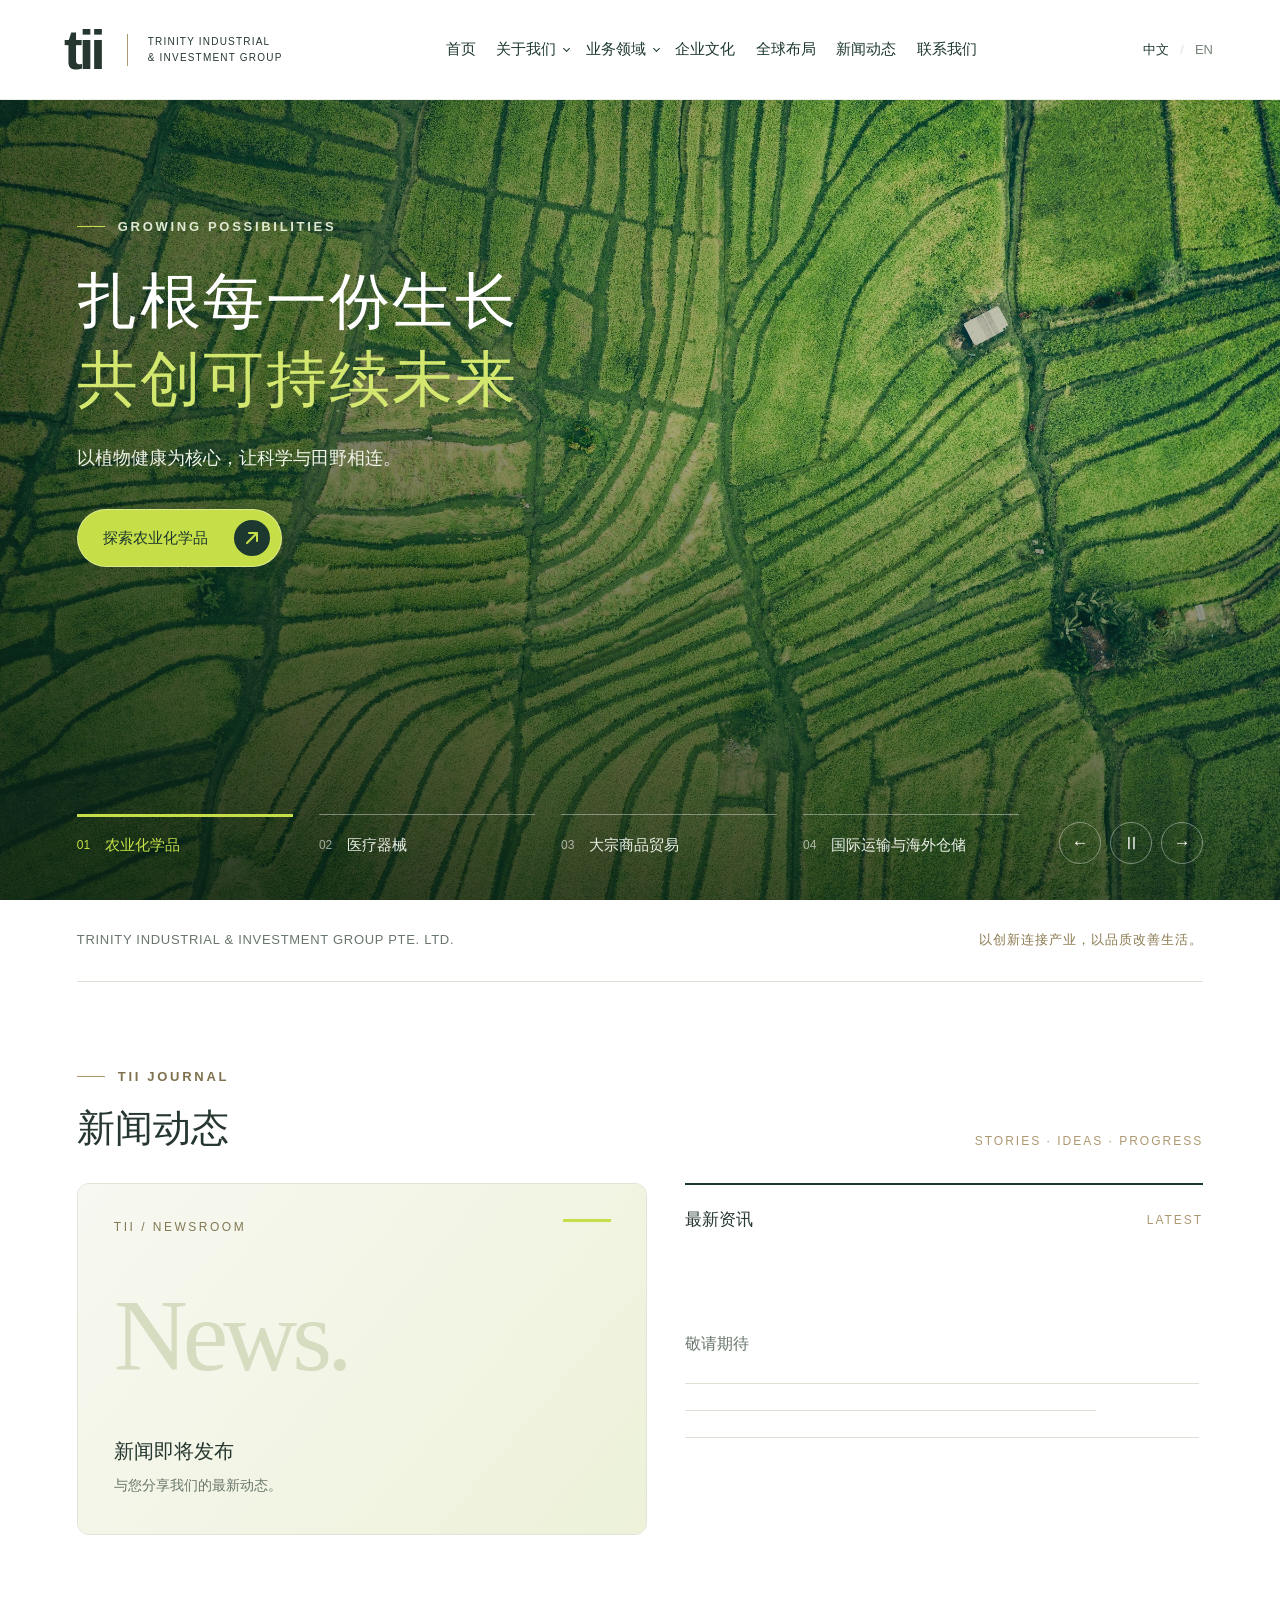
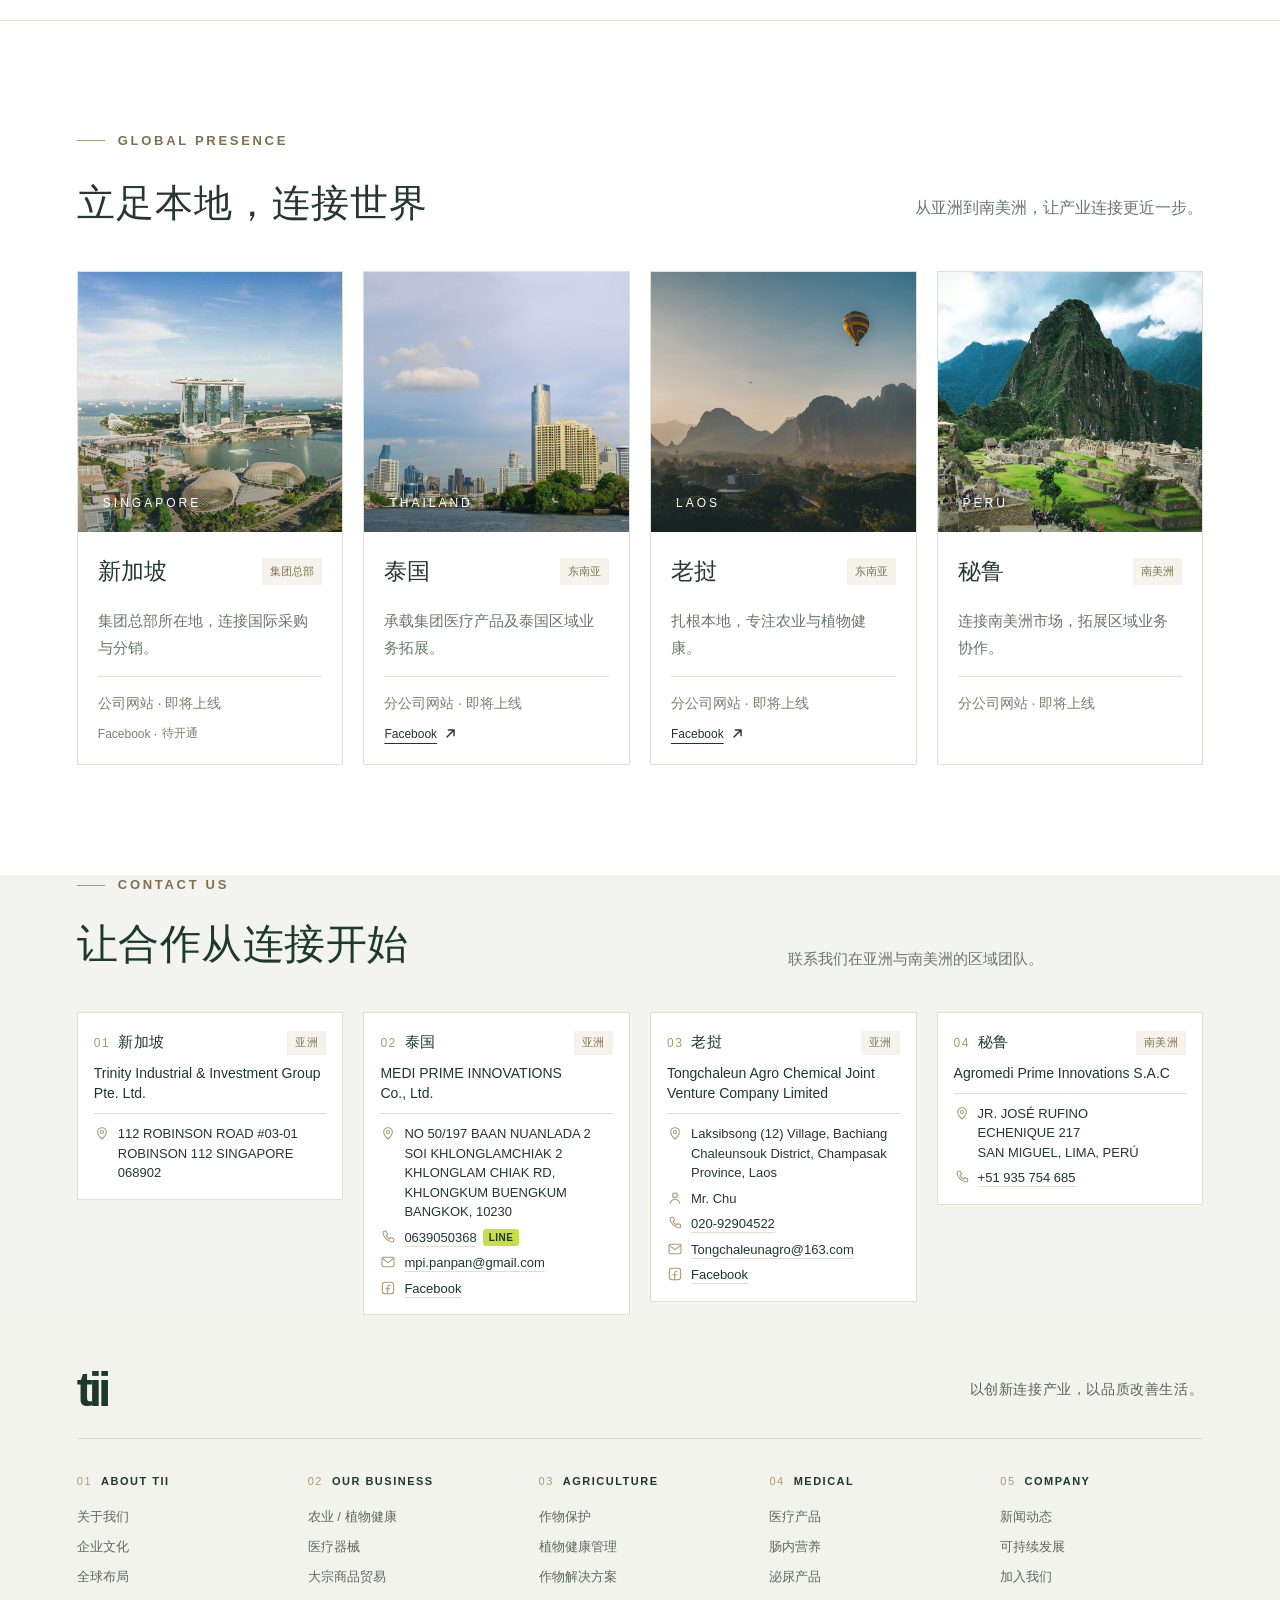
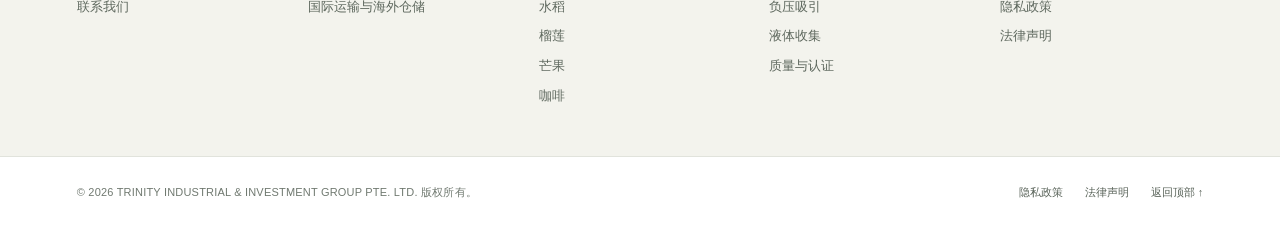
==== commit 6abca18a: "Redesign homepage contact section and update Thailand address Replace the dark contact block with co" ====
--- a/index.html
+++ b/index.html
@@ -1,9 +1,10 @@
 <!doctype html>
 <html lang="zh-CN"><head><meta charset="utf-8"><meta name="viewport" content="width=device-width,initial-scale=1"><meta name="theme-color" content="#c6df48"><title>tii | 以创新连接产业，以品质改善生活</title><meta name="description" content="TRINITY INDUSTRIAL & INVESTMENT GROUP PTE. LTD. 以新加坡为总部，连接农业、医疗、大宗商品贸易及国际运输与海外仓储业务。"><link rel="icon" type="image/svg+xml" href="./assets/tii-favicon.svg">
 <link rel="shortcut icon" type="image/svg+xml" href="./assets/tii-favicon.svg">
-<link rel="apple-touch-icon" sizes="180x180" href="./assets/tii-apple-touch-icon.png"><link rel="preload" as="image" href="./assets/agriculture.jpg"><link rel="stylesheet" href="./styles.css?v=20260927b"><script defer src="./app.js?v=20261021-dropdown"></script><link rel="stylesheet" href="./sections.css?v=20260930-offices-v2"><script defer src="./content.js"></script><link rel="stylesheet" href="./news.css"><script defer src="./news-data.js"></script><script defer src="./news.js"></script><link rel="stylesheet" href="./navigation-dropdown.css?v=20261021-home"><script defer src="./navigation-dropdown.js?v=20261021-home"></script></head>
+<link rel="apple-touch-icon" sizes="180x180" href="./assets/tii-apple-touch-icon.png"><link rel="preload" as="image" href="./assets/agriculture.jpg"><link rel="stylesheet" href="./styles.css?v=20260927b"><script defer src="./app.js?v=20261021-dropdown"></script><link rel="stylesheet" href="./sections.css?v=20260930-offices-v2">
+<link rel="stylesheet" href="./contact.css?v=20261021-contact"><script defer src="./content.js"></script><link rel="stylesheet" href="./news.css"><script defer src="./news-data.js"></script><script defer src="./news.js"></script><link rel="stylesheet" href="./navigation-dropdown.css?v=20261021-home-weight"><script defer src="./navigation-dropdown.js?v=20261021-home"></script></head>
 <body data-description-zh="TRINITY INDUSTRIAL & INVESTMENT GROUP PTE. LTD. 以新加坡为总部，连接农业、医疗、大宗商品贸易及国际运输与海外仓储业务。" data-description-en="Headquartered in Singapore, TRINITY INDUSTRIAL & INVESTMENT GROUP connects agriculture, medical products, commodity trading and international transportation &amp; overseas warehousing."><a class="skip" href="#main" data-zh="跳至正文" data-en="Skip to content">跳至正文</a>
-<header class="site-header"><a class="brand" href="#home" aria-label="tii home"><span class="brand-text">tii</span><span class="brand-name">TRINITY INDUSTRIAL<br>& INVESTMENT GROUP</span></a><nav id="navigation" class="dropdown-navigation" aria-label="主导航"><ul class="dropdown-main"><li><a href="./index.html" data-zh="首页" data-en="Home">首页</a></li><li class="dropdown-branch"><button class="dropdown-toggle" type="button" aria-expanded="false" aria-controls="dropdown-about"><span data-zh="关于我们" data-en="About us">关于我们</span><span class="dropdown-arrow" aria-hidden="true"></span></button><ul class="dropdown-panel" id="dropdown-about" hidden><li><a href="./about.html" data-zh="公司介绍" data-en="About Us">公司介绍</a></li><li><a href="./culture.html" data-zh="企业文化" data-en="Corporate Culture">企业文化</a></li><li><a href="./index.html#global" data-zh="全球布局" data-en="Global Presence">全球布局</a></li><li><a href="./index.html#news" data-zh="新闻动态" data-en="News">新闻动态</a></li><li><a href="./index.html#contact" data-zh="联系我们" data-en="Contact Us">联系我们</a></li></ul></li><li class="dropdown-branch"><button class="dropdown-toggle" type="button" aria-expanded="false" aria-controls="dropdown-business"><span data-zh="业务领域" data-en="Our business">业务领域</span><span class="dropdown-arrow" aria-hidden="true"></span></button><ul class="dropdown-panel" id="dropdown-business" hidden><li class="dropdown-branch"><button class="dropdown-toggle" type="button" aria-expanded="false" aria-controls="dropdown-agriculture"><span data-zh="农业与植物健康" data-en="Agriculture / Plant Health">农业与植物健康</span><span class="dropdown-arrow" aria-hidden="true"></span></button><ul class="dropdown-panel" id="dropdown-agriculture" hidden><li><a href="./agriculture.html#approach" data-zh="植物健康管理" data-en="Plant Health Management">植物健康管理</a></li><li class="dropdown-branch"><div class="dropdown-row"><a href="./agriculture.html#crop-solutions" data-zh="作物解决方案" data-en="Crop Solutions">作物解决方案</a><button class="dropdown-toggle dropdown-toggle--split" type="button" aria-expanded="false" aria-controls="dropdown-crops"><span class="dropdown-sr" data-zh="作物解决方案分类" data-en="Crop Solutions categories">作物解决方案分类</span><span class="dropdown-arrow" aria-hidden="true"></span></button></div><ul class="dropdown-panel" id="dropdown-crops" hidden><li><a href="./coming-soon.html" data-zh="水稻" data-en="Rice">水稻</a></li><li><a href="./coming-soon.html" data-zh="榴莲" data-en="Durian">榴莲</a></li><li><a href="./coming-soon.html" data-zh="芒果" data-en="Mango">芒果</a></li><li><a href="./coming-soon.html" data-zh="咖啡" data-en="Coffee">咖啡</a></li></ul></li></ul></li><li class="dropdown-branch"><button class="dropdown-toggle" type="button" aria-expanded="false" aria-controls="dropdown-medical"><span data-zh="医疗器械" data-en="Medical Devices">医疗器械</span><span class="dropdown-arrow" aria-hidden="true"></span></button><ul class="dropdown-panel" id="dropdown-medical" hidden><li class="dropdown-branch"><div class="dropdown-row"><a href="./medical.html" data-zh="医疗产品" data-en="Medical Products">医疗产品</a><button class="dropdown-toggle dropdown-toggle--split" type="button" aria-expanded="false" aria-controls="dropdown-products"><span class="dropdown-sr" data-zh="医疗产品分类" data-en="Medical Products categories">医疗产品分类</span><span class="dropdown-arrow" aria-hidden="true"></span></button></div><ul class="dropdown-panel" id="dropdown-products" hidden><li><a href="./medical.html#enteral" data-zh="肠内营养" data-en="Enteral Feeding">肠内营养</a></li><li><a href="./medical.html#urology" data-zh="泌尿护理" data-en="Urology">泌尿护理</a></li><li><a href="./medical.html#suction" data-zh="吸引系列" data-en="Suction">吸引系列</a></li><li><a href="./medical.html#collection" data-zh="收集系列" data-en="Collection">收集系列</a></li></ul></li><li><a href="./medical.html#quality" data-zh="质量保障" data-en="Quality">质量保障</a></li></ul></li><li class="dropdown-branch"><button class="dropdown-toggle" type="button" aria-expanded="false" aria-controls="dropdown-trading"><span data-zh="大宗商品贸易" data-en="Commodity Trading">大宗商品贸易</span><span class="dropdown-arrow" aria-hidden="true"></span></button><ul class="dropdown-panel" id="dropdown-trading" hidden><li><a href="./business.html?division=2#business" data-zh="业务概览" data-en="Overview">业务概览</a></li><li><a href="./coming-soon.html" data-zh="敬请期待" data-en="Coming Soon">敬请期待</a></li></ul></li><li class="dropdown-branch"><button class="dropdown-toggle" type="button" aria-expanded="false" aria-controls="dropdown-logistics"><span data-zh="物流与仓储" data-en="Logistics &amp; Warehousing">物流与仓储</span><span class="dropdown-arrow" aria-hidden="true"></span></button><ul class="dropdown-panel" id="dropdown-logistics" hidden><li><a href="./business.html?division=3#business" data-zh="业务概览" data-en="Overview">业务概览</a></li><li><a href="./coming-soon.html" data-zh="敬请期待" data-en="Coming Soon">敬请期待</a></li></ul></li></ul></li><li><a href="./culture.html" data-zh="企业文化" data-en="Our culture">企业文化</a></li><li><a href="./index.html#global" data-zh="全球布局" data-en="Global presence">全球布局</a></li><li><a href="./index.html#news" data-zh="新闻动态" data-en="News">新闻动态</a></li><li><a href="./index.html#contact" data-zh="联系我们" data-en="Contact">联系我们</a></li></ul></nav><div class="nav-actions"><div class="language" aria-label="Language"><button data-lang="zh" class="active" aria-pressed="true">中文</button><span>/</span><button data-lang="en" aria-pressed="false">EN</button></div><button class="menu-toggle" aria-label="打开菜单" aria-controls="navigation" aria-expanded="false"><span></span><span></span></button></div></header>
+<header class="site-header"><a class="brand" href="#home" aria-label="tii home"><span class="brand-text">tii</span><span class="brand-name">TRINITY INDUSTRIAL<br>& INVESTMENT GROUP</span></a><nav id="navigation" class="dropdown-navigation" aria-label="主导航"><ul class="dropdown-main"><li><a href="./index.html" data-zh="首页" data-en="Home">首页</a></li><li class="dropdown-branch"><button class="dropdown-toggle" type="button" aria-expanded="false" aria-controls="dropdown-about"><span data-zh="关于我们" data-en="About us">关于我们</span><span class="dropdown-arrow" aria-hidden="true"></span></button><ul class="dropdown-panel" id="dropdown-about" hidden><li><a href="./about.html" data-zh="公司介绍" data-en="About Us">公司介绍</a></li><li><a href="./culture.html" data-zh="企业文化" data-en="Corporate Culture">企业文化</a></li><li><a href="./index.html#global" data-zh="全球布局" data-en="Global Presence">全球布局</a></li><li><a href="./index.html#news" data-zh="新闻动态" data-en="News">新闻动态</a></li><li><a href="./index.html#contact" data-zh="联系我们" data-en="Contact Us">联系我们</a></li></ul></li><li class="dropdown-branch"><button class="dropdown-toggle" type="button" aria-expanded="false" aria-controls="dropdown-business"><span data-zh="业务领域" data-en="Our business">业务领域</span><span class="dropdown-arrow" aria-hidden="true"></span></button><ul class="dropdown-panel" id="dropdown-business" hidden><li class="dropdown-branch"><button class="dropdown-toggle" type="button" aria-expanded="false" aria-controls="dropdown-agriculture"><span data-zh="农业与植物健康" data-en="Agriculture / Plant Health">农业与植物健康</span><span class="dropdown-arrow" aria-hidden="true"></span></button><ul class="dropdown-panel" id="dropdown-agriculture" hidden><li><a href="./agriculture.html#approach" data-zh="植物健康管理" data-en="Plant Health Management">植物健康管理</a></li><li class="dropdown-branch"><div class="dropdown-row"><a href="./agriculture.html#crop-solutions" data-zh="作物解决方案" data-en="Crop Solutions">作物解决方案</a><button class="dropdown-toggle dropdown-toggle--split" type="button" aria-expanded="false" aria-controls="dropdown-crops"><span class="dropdown-sr" data-zh="作物解决方案分类" data-en="Crop Solutions categories">作物解决方案分类</span><span class="dropdown-arrow" aria-hidden="true"></span></button></div><ul class="dropdown-panel" id="dropdown-crops" hidden><li><a href="./coming-soon.html" data-zh="水稻" data-en="Rice">水稻</a></li><li><a href="./coming-soon.html" data-zh="榴莲" data-en="Durian">榴莲</a></li><li><a href="./coming-soon.html" data-zh="芒果" data-en="Mango">芒果</a></li><li><a href="./coming-soon.html" data-zh="咖啡" data-en="Coffee">咖啡</a></li></ul></li></ul></li><li class="dropdown-branch"><button class="dropdown-toggle" type="button" aria-expanded="false" aria-controls="dropdown-medical"><span data-zh="医疗器械" data-en="Medical Devices">医疗器械</span><span class="dropdown-arrow" aria-hidden="true"></span></button><ul class="dropdown-panel" id="dropdown-medical" hidden><li class="dropdown-branch"><div class="dropdown-row"><a href="./medical.html" data-zh="医疗产品" data-en="Medical Products">医疗产品</a><button class="dropdown-toggle dropdown-toggle--split" type="button" aria-expanded="false" aria-controls="dropdown-products"><span class="dropdown-sr" data-zh="医疗产品分类" data-en="Medical Products categories">医疗产品分类</span><span class="dropdown-arrow" aria-hidden="true"></span></button></div><ul class="dropdown-panel" id="dropdown-products" hidden><li><a href="./medical.html#enteral" data-zh="肠内营养" data-en="Enteral Feeding">肠内营养</a></li><li><a href="./medical.html#urology" data-zh="泌尿护理" data-en="Urology">泌尿护理</a></li><li><a href="./medical.html#suction" data-zh="吸引系列" data-en="Suction">吸引系列</a></li><li><a href="./medical.html#collection" data-zh="收集系列" data-en="Collection">收集系列</a></li></ul></li><li><a href="./medical.html#quality" data-zh="质量保障" data-en="Quality">质量保障</a></li></ul></li><li class="dropdown-branch"><button class="dropdown-toggle" type="button" aria-expanded="false" aria-controls="dropdown-trading"><span data-zh="大宗商品贸易" data-en="Commodity Trading">大宗商品贸易</span><span class="dropdown-arrow" aria-hidden="true"></span></button><ul class="dropdown-panel" id="dropdown-trading" hidden><li><a href="./business.html?division=2#business" data-zh="业务概览" data-en="Overview">业务概览</a></li><li><a href="./coming-soon.html" data-zh="敬请期待" data-en="Coming Soon">敬请期待</a></li></ul></li><li class="dropdown-branch"><button class="dropdown-toggle" type="button" aria-expanded="false" aria-controls="dropdown-logistics"><span data-zh="国际运输与海外仓储" data-en="International Transportation &amp; Overseas Warehousing">国际运输与海外仓储</span><span class="dropdown-arrow" aria-hidden="true"></span></button><ul class="dropdown-panel" id="dropdown-logistics" hidden><li><a href="./logistics.html#overview" data-zh="业务概览" data-en="Overview">业务概览</a></li><li><a href="./logistics.html#services" data-zh="货物旅程" data-en="Cargo Journey">货物旅程</a></li></ul></li></ul></li><li><a href="./culture.html" data-zh="企业文化" data-en="Our culture">企业文化</a></li><li><a href="./index.html#global" data-zh="全球布局" data-en="Global presence">全球布局</a></li><li><a href="./index.html#news" data-zh="新闻动态" data-en="News">新闻动态</a></li><li><a href="./index.html#contact" data-zh="联系我们" data-en="Contact">联系我们</a></li></ul></nav><div class="nav-actions"><div class="language" aria-label="Language"><button data-lang="zh" class="active" aria-pressed="true">中文</button><span>/</span><button data-lang="en" aria-pressed="false">EN</button></div><button class="menu-toggle" aria-label="打开菜单" aria-controls="navigation" aria-expanded="false"><span></span><span></span></button></div></header>
 <main id="main"><section class="hero" id="home" aria-roledescription="carousel" aria-label="四大业务" tabindex="0"><div class="slides">
 <div class="slide active" data-slide="0"><img src="./assets/agriculture.jpg" alt="绿色农田航拍" data-alt-zh="绿色农田航拍" data-alt-en="Aerial view of green agricultural fields" fetchpriority="high" width="2400" height="1799"><div class="hero-content wrap"><p class="eyebrow light">GROWING POSSIBILITIES</p><h1><span data-zh="扎根每一份生长" data-en="Rooted in growth.">扎根每一份生长</span><br><em data-zh="共创可持续未来" data-en="Growing a better future.">共创可持续未来</em></h1><p class="hero-desc" data-zh="以植物健康为核心，让科学与田野相连。" data-en="Putting plant health at the heart of agriculture. Connecting science with the field.">以植物健康为核心，让科学与田野相连。</p><a class="button lime" href="./agriculture.html"><span data-zh="探索农业化学品" data-en="Explore agriculture">探索农业化学品</span>
 <span class="button-icon" aria-hidden="true"><svg viewBox="0 0 24 24" focusable="false"><path d="M7 17L17 7M9 7h8v8" fill="none" stroke="currentColor" stroke-width="2" stroke-linecap="round" stroke-linejoin="round"/></svg></span>
@@ -34,14 +35,52 @@
 <article class="country"><div class="country-image"><img src="./assets/laos.jpg" alt="老挝万荣山景，国家风光配图" data-alt-zh="老挝万荣山景，国家风光配图" data-alt-en="Mountains of Vang Vieng, Laos; country landscape" loading="lazy" class="" width="3000" height="2000"><span>LAOS</span></div><div class="country-copy"><div class="country-heading"><h3 data-zh="老挝" data-en="Laos">老挝</h3><span data-zh="东南亚" data-en="Southeast Asia">东南亚</span></div><p data-zh="扎根本地，专注农业与植物健康。" data-en="A local presence focused on agriculture and plant health.">扎根本地，专注农业与植物健康。</p><div class="country-links"><span class="branch-link" data-branch="laos"><span data-zh="分公司网站 · 即将上线" data-en="Company website · Coming soon">分公司网站 · 即将上线</span></span><a class="social-link" href="https://www.facebook.com/profile.php?id=61582246384107" target="_blank" rel="noopener noreferrer">Facebook <svg viewBox="0 0 24 24" aria-hidden="true"><path d="M7 17L17 7M9 7h8v8"/></svg></a></div></div></article>
 <article class="country"><div class="country-image"><img src="./assets/peru.jpg" alt="秘鲁马丘比丘山景，国家风光配图" data-alt-zh="秘鲁马丘比丘山景，国家风光配图" data-alt-en="Machu Picchu, Peru; country landscape" loading="lazy" class="" width="3000" height="1691"><span>PERU</span></div><div class="country-copy"><div class="country-heading"><h3 data-zh="秘鲁" data-en="Peru">秘鲁</h3><span data-zh="南美洲" data-en="South America">南美洲</span></div><p data-zh="连接南美洲市场，拓展区域业务协作。" data-en="Connecting with South American markets and regional business opportunities.">连接南美洲市场，拓展区域业务协作。</p><div class="country-links"><span class="branch-link" data-branch="peru"><span data-zh="分公司网站 · 即将上线" data-en="Company website · Coming soon">分公司网站 · 即将上线</span></span></div></div></article>
 </div></section>
-<section id="contact" class="contact"><div class="contact-inner wrap">
-<header class="contact-title"><div><p class="eyebrow light">CONTACT US</p><h2 data-zh="让合作从连接开始" data-en="Let Collaboration Begin with Connection">让合作从连接开始</h2></div><p class="contact-intro" data-zh="联系我们在亚洲与南美洲的区域团队。" data-en="Connect with our regional teams across Asia and South America.">联系我们在亚洲与南美洲的区域团队。</p></header>
-<div class="contact-details">
-<article class="contact-card"><div class="contact-card-heading"><span class="contact-number">01</span><div><strong data-zh="新加坡" data-en="SINGAPORE">新加坡</strong><span data-zh="亚洲" data-en="ASIA">亚洲</span></div></div><h3>TRINITY INDUSTRIAL &amp;<br>INVESTMENT GROUP PTE. LTD.</h3><div class="office-address"><span class="office-label" data-zh="地址" data-en="Address">地址</span><address>112 ROBINSON ROAD #03-01<br>ROBINSON 112 SINGAPORE 068902</address></div></article>
-<article class="contact-card"><div class="contact-card-heading"><span class="contact-number">02</span><div><strong data-zh="泰国" data-en="THAILAND">泰国</strong><span data-zh="亚洲" data-en="ASIA">亚洲</span></div></div><h3>MEDI PRIME INNOVATIONS CO., LTD.</h3><div class="office-address"><span class="office-label" data-zh="地址" data-en="Address">地址</span><address>119 Soi Nuanchan 36, Nuanchan Subdistrict,<br>Bueng Kum District, Bangkok, Thailand</address></div><p class="contact-line"><span>LINE</span> · 0639050368</p><div class="office-email"><span class="office-label" data-zh="邮箱" data-en="Email">邮箱</span><a class="contact-link" href="mailto:mpi.panpan@gmail.com">mpi.panpan@gmail.com</a></div><a class="contact-link facebook-link" href="https://www.facebook.com/profile.php?id=61594515683599" target="_blank" rel="noopener noreferrer">Facebook <svg viewBox="0 0 24 24" aria-hidden="true"><path d="M7 17L17 7M9 7h8v8"/></svg></a></article>
-<article class="contact-card"><div class="contact-card-heading"><span class="contact-number">03</span><div><strong data-zh="老挝" data-en="LAOS">老挝</strong><span data-zh="亚洲" data-en="ASIA">亚洲</span></div></div><h3>TONGCHALEUN AGRO CHEMICAL<br>JOINT VENTURE COMPANY LIMITED</h3><div class="office-address"><span class="office-label" data-zh="地址" data-en="Address">地址</span><address>Laksibsong (12) Village, Bachiang Chaleunsouk District,<br>Champasak Province, Laos</address></div><p class="contact-line"><span data-zh="联系人" data-en="Contact">联系人</span> · Mr. Chu</p><p class="contact-line"><span data-zh="电话" data-en="Phone">电话</span> · <a href="tel:02092904522">020-92904522</a></p><div class="office-email"><span class="office-label" data-zh="邮箱" data-en="Email">邮箱</span><a class="contact-link" href="mailto:Tongchaleunagro@163.com">Tongchaleunagro@163.com</a></div><a class="contact-link facebook-link" href="https://www.facebook.com/profile.php?id=61582246384107" target="_blank" rel="noopener noreferrer">Facebook <svg viewBox="0 0 24 24" aria-hidden="true"><path d="M7 17L17 7M9 7h8v8"/></svg></a></article>
-<article class="contact-card"><div class="contact-card-heading"><span class="contact-number">04</span><div><strong data-zh="秘鲁" data-en="PERU">秘鲁</strong><span data-zh="南美洲" data-en="SOUTH AMERICA">南美洲</span></div></div><h3>AGROMEDI PRIME INNOVATIONS S.A.C</h3><div class="office-address"><span class="office-label" data-zh="地址" data-en="Address">地址</span><address>JR. JOSÉ RUFINO ECHENIQUE 217<br>SAN MIGUEL, LIMA, PERÚ</address></div><p class="contact-line"><span data-zh="电话" data-en="Phone">电话</span> · <a href="tel:+51935754685">+51 935 754 685</a></p></article>
-</div></div></section>
+<section id="contact" class="offices" aria-labelledby="contact-heading">
+<div class="wrap">
+<header class="offices-header">
+<div><p class="eyebrow">CONTACT US</p><h2 id="contact-heading" data-zh="让合作从连接开始" data-en="Let Collaboration Begin with Connection">让合作从连接开始</h2></div>
+<p class="offices-intro" data-zh="联系我们在亚洲与南美洲的区域团队。" data-en="Connect with our regional teams across Asia and South America.">联系我们在亚洲与南美洲的区域团队。</p>
+</header>
+<div class="offices-grid">
+<article class="office-card" aria-labelledby="office-sg">
+<div class="office-head"><span class="office-number" aria-hidden="true">01</span><span class="office-country" data-zh="新加坡" data-en="Singapore">新加坡</span><span class="office-region" data-zh="亚洲" data-en="Asia">亚洲</span></div>
+<h3 id="office-sg">Trinity Industrial &amp; Investment Group Pte. Ltd.</h3>
+<ul class="office-rows">
+<li class="office-row"><svg viewBox="0 0 24 24" aria-hidden="true" focusable="false"><path d="M12 21s-6.5-5.6-6.5-10.5a6.5 6.5 0 0 1 13 0C18.5 15.4 12 21 12 21z"/><circle cx="12" cy="10.5" r="2.3"/></svg><div class="office-value"><span class="office-sr" data-zh="地址" data-en="Address">地址</span><address>112 ROBINSON ROAD #03-01<br>ROBINSON 112 SINGAPORE 068902</address></div></li>
+</ul>
+</article>
+<article class="office-card" aria-labelledby="office-th">
+<div class="office-head"><span class="office-number" aria-hidden="true">02</span><span class="office-country" data-zh="泰国" data-en="Thailand">泰国</span><span class="office-region" data-zh="亚洲" data-en="Asia">亚洲</span></div>
+<h3 id="office-th">MEDI PRIME INNOVATIONS Co., Ltd.</h3>
+<ul class="office-rows">
+<li class="office-row"><svg viewBox="0 0 24 24" aria-hidden="true" focusable="false"><path d="M12 21s-6.5-5.6-6.5-10.5a6.5 6.5 0 0 1 13 0C18.5 15.4 12 21 12 21z"/><circle cx="12" cy="10.5" r="2.3"/></svg><div class="office-value"><span class="office-sr" data-zh="地址" data-en="Address">地址</span><address class="office-address-long">NO 50/197 BAAN NUANLADA 2 SOI KHLONGLAMCHIAK 2 KHLONGLAM CHIAK RD, KHLONGKUM BUENGKUM BANGKOK, 10230</address></div></li>
+<li class="office-row"><svg viewBox="0 0 24 24" aria-hidden="true" focusable="false"><path d="M6.5 3.5h3l1.8 4.6-2.3 1.4a10.5 10.5 0 0 0 5.5 5.5l1.4-2.3 4.6 1.8v3a2 2 0 0 1-2.1 2A16 16 0 0 1 4.5 5.6a2 2 0 0 1 2-2.1z"/></svg><div class="office-value"><span class="office-sr" data-zh="电话（LINE）" data-en="Phone (LINE)">电话（LINE）</span><a href="tel:0639050368">0639050368</a><span class="office-badge" aria-hidden="true">LINE</span></div></li>
+<li class="office-row"><svg viewBox="0 0 24 24" aria-hidden="true" focusable="false"><rect x="3" y="5" width="18" height="14" rx="2"/><path d="m3.5 6.5 8.5 6.5 8.5-6.5"/></svg><div class="office-value"><span class="office-sr" data-zh="邮箱" data-en="Email">邮箱</span><a href="mailto:mpi.panpan@gmail.com">mpi.panpan@gmail.com</a></div></li>
+<li class="office-row"><svg viewBox="0 0 24 24" aria-hidden="true" focusable="false"><rect x="3.5" y="3.5" width="17" height="17" rx="4"/><path d="M15.5 8H14a2.5 2.5 0 0 0-2.5 2.5V20.5M9 13h5.5"/></svg><div class="office-value"><a href="https://www.facebook.com/profile.php?id=61594515683599" target="_blank" rel="noopener">Facebook<span class="office-sr" data-zh="（在新窗口打开）" data-en="(opens in a new window)">（在新窗口打开）</span></a></div></li>
+</ul>
+</article>
+<article class="office-card" aria-labelledby="office-la">
+<div class="office-head"><span class="office-number" aria-hidden="true">03</span><span class="office-country" data-zh="老挝" data-en="Laos">老挝</span><span class="office-region" data-zh="亚洲" data-en="Asia">亚洲</span></div>
+<h3 id="office-la">Tongchaleun Agro Chemical Joint Venture Company Limited</h3>
+<ul class="office-rows">
+<li class="office-row"><svg viewBox="0 0 24 24" aria-hidden="true" focusable="false"><path d="M12 21s-6.5-5.6-6.5-10.5a6.5 6.5 0 0 1 13 0C18.5 15.4 12 21 12 21z"/><circle cx="12" cy="10.5" r="2.3"/></svg><div class="office-value"><span class="office-sr" data-zh="地址" data-en="Address">地址</span><address>Laksibsong (12) Village, Bachiang Chaleunsouk District, Champasak Province, Laos</address></div></li>
+<li class="office-row"><svg viewBox="0 0 24 24" aria-hidden="true" focusable="false"><circle cx="12" cy="8" r="3.5"/><path d="M5 20c.8-3.8 3.6-5.8 7-5.8s6.2 2 7 5.8"/></svg><div class="office-value"><span class="office-sr" data-zh="联系人" data-en="Contact">联系人</span>Mr. Chu</div></li>
+<li class="office-row"><svg viewBox="0 0 24 24" aria-hidden="true" focusable="false"><path d="M6.5 3.5h3l1.8 4.6-2.3 1.4a10.5 10.5 0 0 0 5.5 5.5l1.4-2.3 4.6 1.8v3a2 2 0 0 1-2.1 2A16 16 0 0 1 4.5 5.6a2 2 0 0 1 2-2.1z"/></svg><div class="office-value"><span class="office-sr" data-zh="电话" data-en="Phone">电话</span><a href="tel:02092904522">020-92904522</a></div></li>
+<li class="office-row"><svg viewBox="0 0 24 24" aria-hidden="true" focusable="false"><rect x="3" y="5" width="18" height="14" rx="2"/><path d="m3.5 6.5 8.5 6.5 8.5-6.5"/></svg><div class="office-value"><span class="office-sr" data-zh="邮箱" data-en="Email">邮箱</span><a href="mailto:Tongchaleunagro@163.com">Tongchaleunagro@163.com</a></div></li>
+<li class="office-row"><svg viewBox="0 0 24 24" aria-hidden="true" focusable="false"><rect x="3.5" y="3.5" width="17" height="17" rx="4"/><path d="M15.5 8H14a2.5 2.5 0 0 0-2.5 2.5V20.5M9 13h5.5"/></svg><div class="office-value"><a href="https://www.facebook.com/profile.php?id=61582246384107" target="_blank" rel="noopener">Facebook<span class="office-sr" data-zh="（在新窗口打开）" data-en="(opens in a new window)">（在新窗口打开）</span></a></div></li>
+</ul>
+</article>
+<article class="office-card" aria-labelledby="office-pe">
+<div class="office-head"><span class="office-number" aria-hidden="true">04</span><span class="office-country" data-zh="秘鲁" data-en="Peru">秘鲁</span><span class="office-region" data-zh="南美洲" data-en="South America">南美洲</span></div>
+<h3 id="office-pe">Agromedi Prime Innovations S.A.C</h3>
+<ul class="office-rows">
+<li class="office-row"><svg viewBox="0 0 24 24" aria-hidden="true" focusable="false"><path d="M12 21s-6.5-5.6-6.5-10.5a6.5 6.5 0 0 1 13 0C18.5 15.4 12 21 12 21z"/><circle cx="12" cy="10.5" r="2.3"/></svg><div class="office-value"><span class="office-sr" data-zh="地址" data-en="Address">地址</span><address>JR. JOSÉ RUFINO ECHENIQUE 217<br>SAN MIGUEL, LIMA, PERÚ</address></div></li>
+<li class="office-row"><svg viewBox="0 0 24 24" aria-hidden="true" focusable="false"><path d="M6.5 3.5h3l1.8 4.6-2.3 1.4a10.5 10.5 0 0 0 5.5 5.5l1.4-2.3 4.6 1.8v3a2 2 0 0 1-2.1 2A16 16 0 0 1 4.5 5.6a2 2 0 0 1 2-2.1z"/></svg><div class="office-value"><span class="office-sr" data-zh="电话" data-en="Phone">电话</span><a href="tel:+51935754685">+51 935 754 685</a></div></li>
+</ul>
+</article>
+</div>
+</div>
+</section>
 <!-- CONTENT END -->
 </main><dialog id="news-dialog" class="news-dialog" aria-label="新闻详情"><div class="news-dialog-top"><span>TII JOURNAL</span><button type="button" class="news-close" aria-label="关闭新闻">×</button></div><article class="news-article"></article></dialog>
 <footer class="home-footer">
--- a/contact.css
+++ b/contact.css
@@ -0,0 +1,36 @@
+/* Homepage contact offices: compact light cards, one per entity, icon rows only for available details.
+   Density follows the Global Presence country cards. */
+#contact.offices{background:var(--platinum);color:var(--ink)}
+.offices-header{display:grid;grid-template-columns:minmax(0,1.6fr) minmax(0,1fr);align-items:end;gap:48px;margin-bottom:40px}
+.offices-header .eyebrow{margin-bottom:22px}
+#contact.offices h2{margin:0;font-size:clamp(34px,3.2vw,48px);font-weight:400;line-height:1.35;letter-spacing:.5px;color:var(--dark)}
+html[lang=en] #contact.offices h2{font-size:clamp(30px,2.8vw,42px);letter-spacing:0}
+.offices-intro{max-width:380px;margin:0;font-size:15px;line-height:1.8;color:var(--muted)}
+/* Cards keep their own height; short cards no longer stretch to the tallest. */
+.offices-grid{display:grid;grid-template-columns:repeat(4,minmax(0,1fr));align-items:start;gap:20px}
+.office-card{min-width:0;padding:18px 16px 16px;background:#fff;border:1px solid var(--line)}
+.office-head{display:flex;align-items:center;gap:8px;margin-bottom:8px}
+.office-number{color:var(--gold);font-size:12px;letter-spacing:1.5px;font-variant-numeric:tabular-nums}
+.office-country{color:var(--dark);font-size:15px;font-weight:600;letter-spacing:.5px}
+.office-region{margin-left:auto;padding:4px 8px;background:#f5f3ec;color:#827451;font-size:11px;letter-spacing:.5px;line-height:1.4;white-space:nowrap}
+.office-card h3{margin:0 0 10px;padding-bottom:10px;border-bottom:1px solid var(--line);color:var(--dark);font-size:14px;font-weight:400;line-height:1.45;letter-spacing:0;overflow-wrap:break-word}
+.office-rows{display:grid;gap:6px;margin:0;padding:0;list-style:none}
+.office-row{display:grid;grid-template-columns:16px minmax(0,1fr);align-items:start;gap:8px;font-size:13px;line-height:1.5}
+.office-row svg{width:16px;height:16px;margin-top:1px;fill:none;stroke:var(--gold);stroke-width:1.6;stroke-linecap:round;stroke-linejoin:round}
+.office-value{min-width:0;overflow-wrap:break-word}
+.office-value address{font-style:normal}
+/* Thai address: wrap at spaces; break inside a word only if one cannot fit the card. */
+.office-address-long{overflow-wrap:break-word;word-break:normal;hyphens:manual}
+.office-value a{color:var(--dark);text-decoration:underline;text-decoration-color:var(--line);text-underline-offset:4px}
+.office-value a:hover{text-decoration-color:var(--gold)}
+#contact.offices a:focus-visible{outline:2px solid var(--gold);outline-offset:3px}
+.office-badge{display:inline-block;margin-left:6px;padding:0 6px;border-radius:3px;background:var(--lime);color:var(--dark);font-size:10px;font-weight:600;letter-spacing:.5px;line-height:1.7;vertical-align:1px}
+.office-sr{position:absolute;width:1px;height:1px;margin:-1px;padding:0;overflow:hidden;clip-path:inset(50%);white-space:nowrap;border:0}
+/* Four columns get too narrow for the addresses below 1100px. */
+@media(max-width:1099px){
+  .offices-grid{grid-template-columns:repeat(2,minmax(0,1fr))}
+}
+@media(max-width:800px){
+  .offices-header{grid-template-columns:1fr;gap:20px;margin-bottom:30px}
+  .offices-grid{grid-template-columns:1fr;gap:14px}
+}
--- a/navigation-dropdown.css
+++ b/navigation-dropdown.css
@@ -18,7 +18,7 @@
 #navigation .dropdown-row > a { flex: 1; min-width: 0; padding-right: 4px; }
 #navigation .dropdown-toggle--split { flex: 0 0 44px; width: 44px; padding: 0; justify-content: center; }
 #navigation .dropdown-panel .dropdown-panel .dropdown-panel a { font-size: 13px; font-weight: 400; }
-#navigation .dropdown-toggle[aria-expanded="true"], #navigation a[aria-current="page"] { font-weight: 600; }
+#navigation .dropdown-toggle[aria-expanded="true"], #navigation a[aria-current="page"]:not([href="./index.html"]) { font-weight: 600; }
 #navigation .dropdown-toggle[aria-expanded="true"] > .dropdown-arrow { color: var(--gold); }
 #navigation a:focus-visible, #navigation button:focus-visible { outline: 2px solid var(--gold); outline-offset: -3px; }
 #navigation .dropdown-sr { position: absolute; width: 1px; height: 1px; margin: -1px; overflow: hidden; clip-path: inset(50%); white-space: nowrap; }
